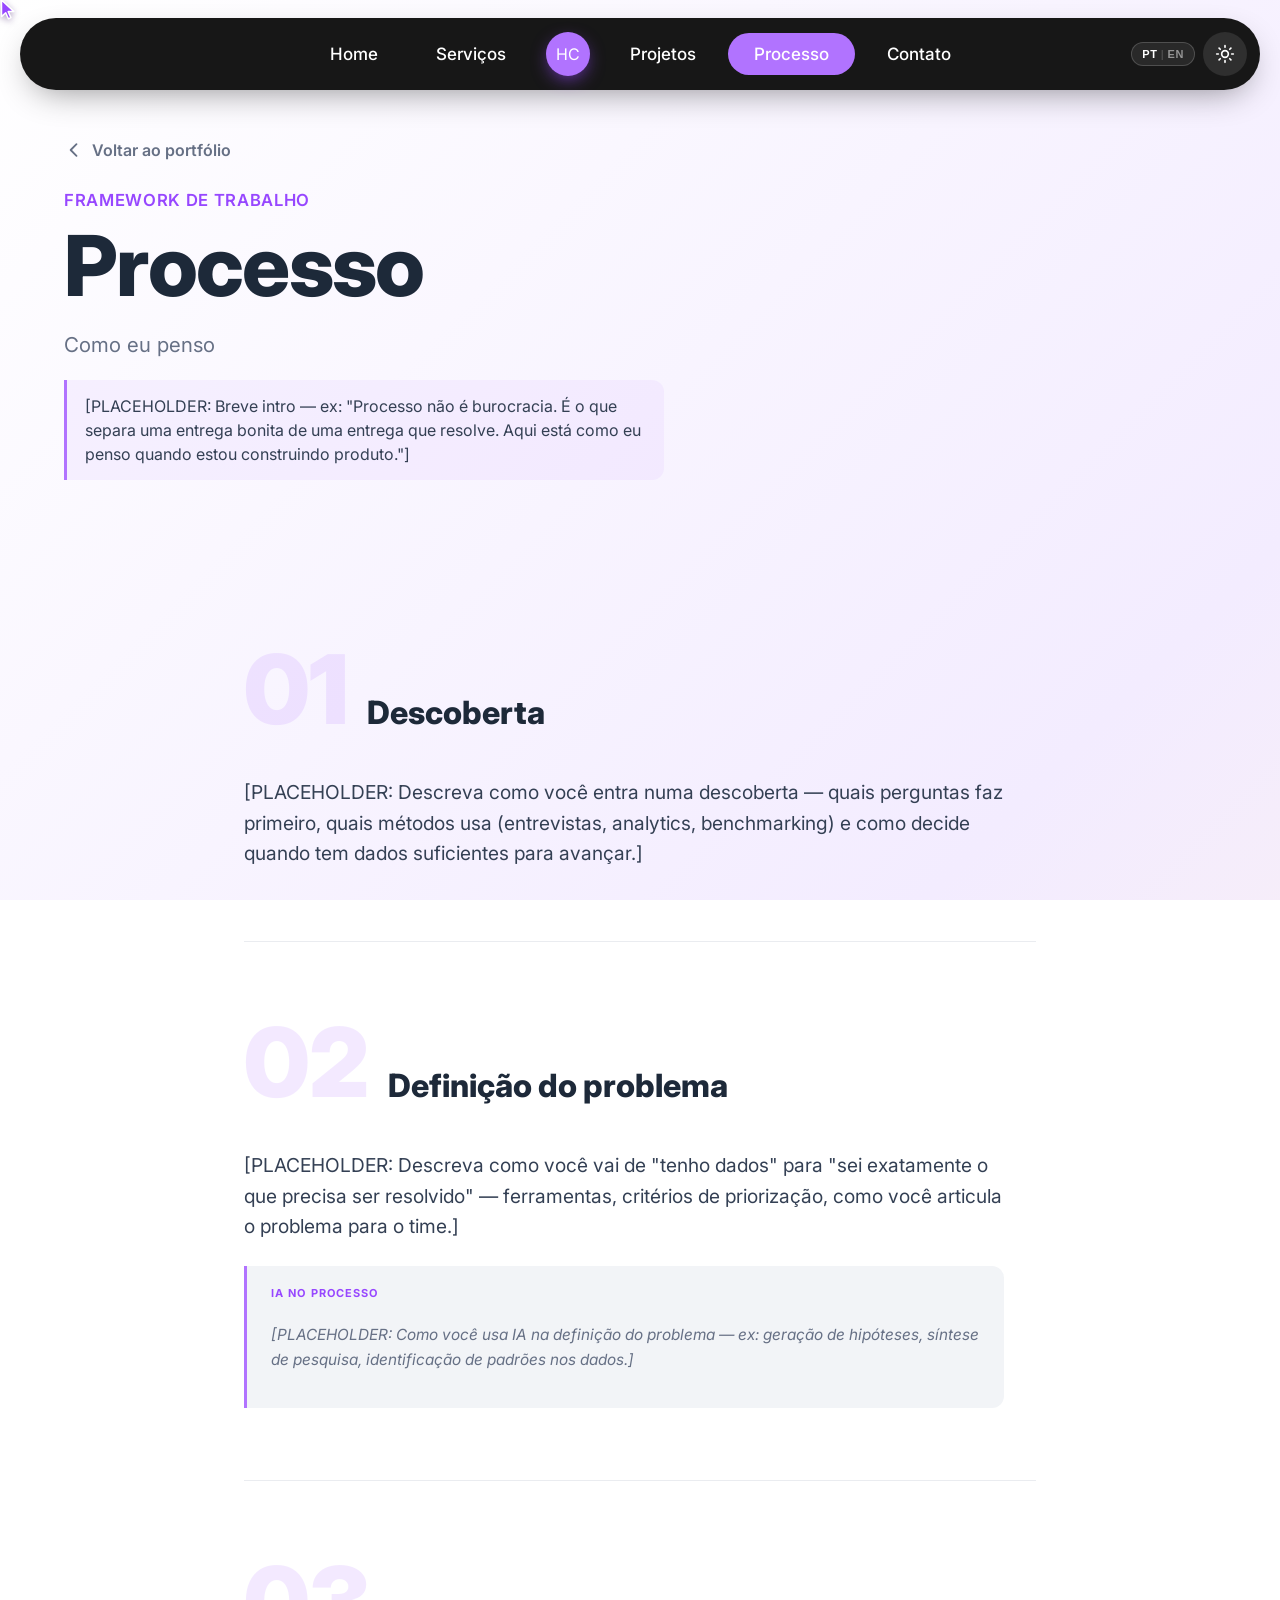
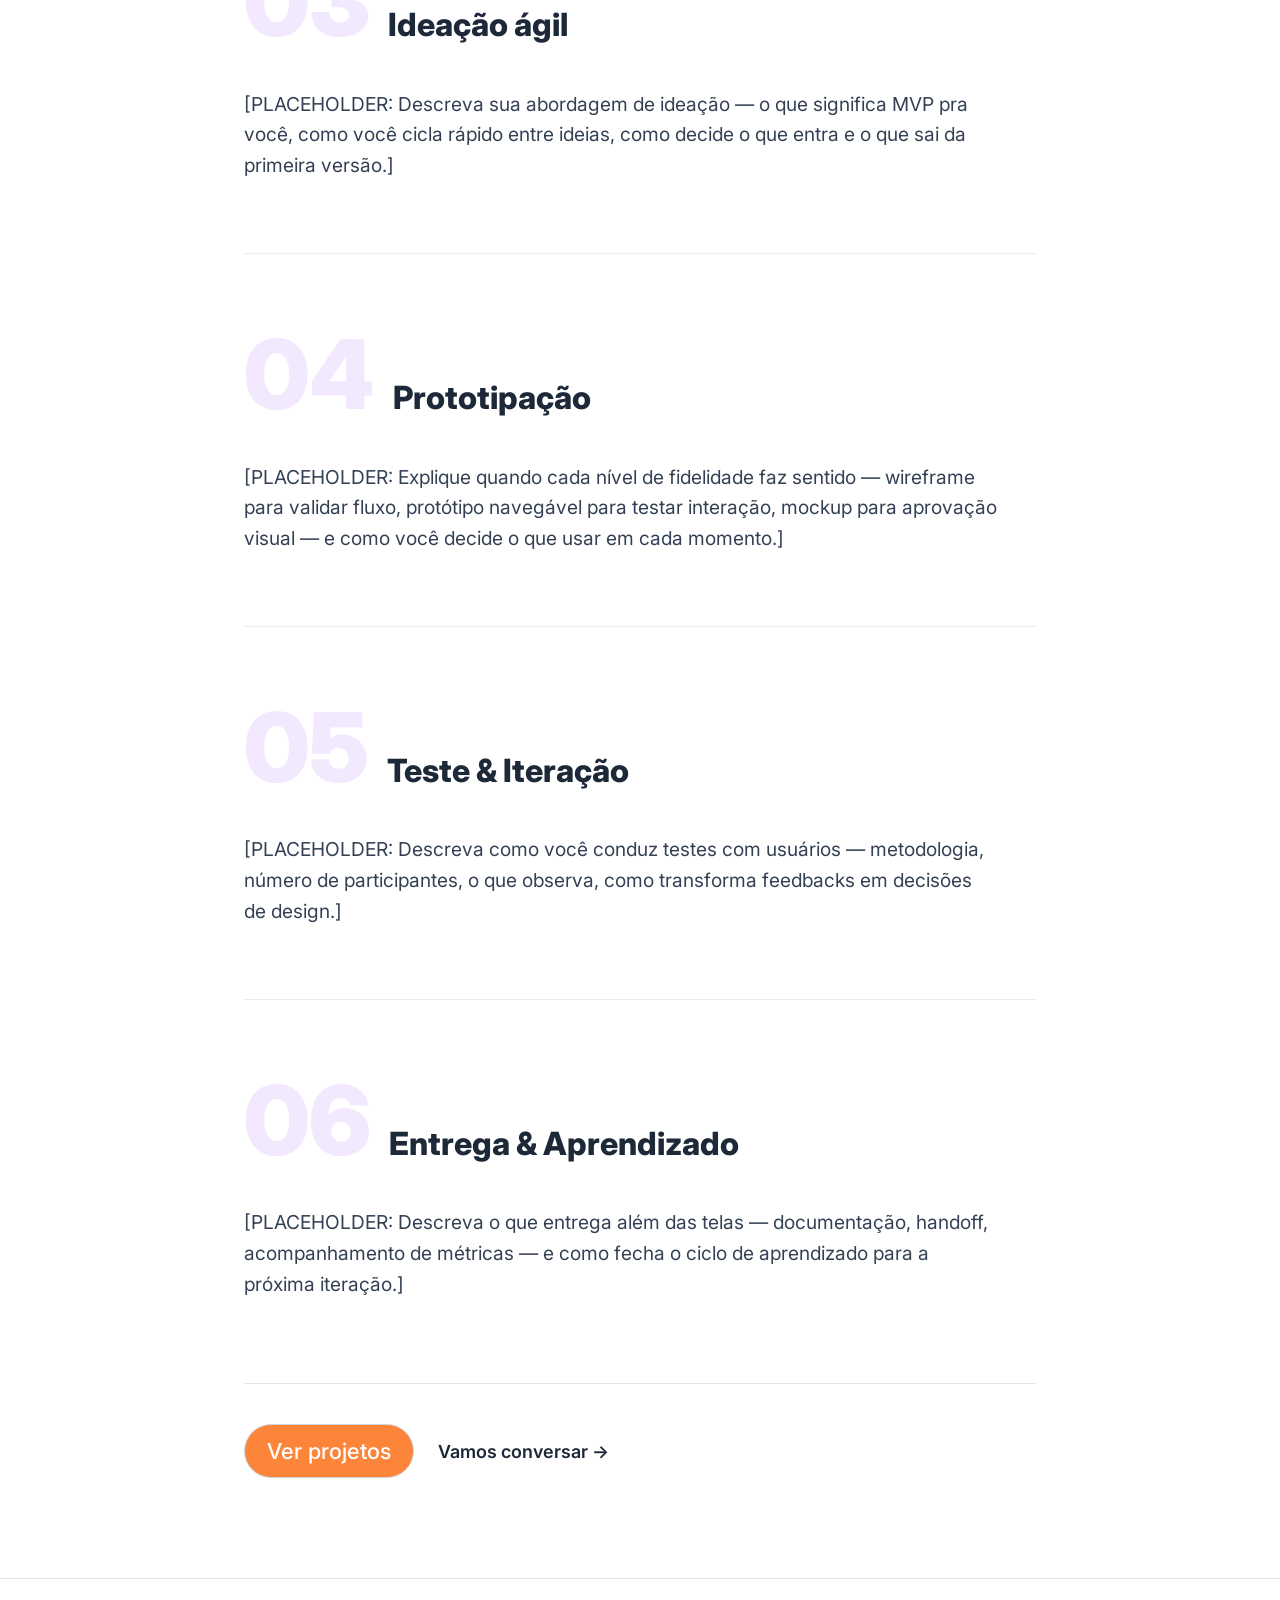
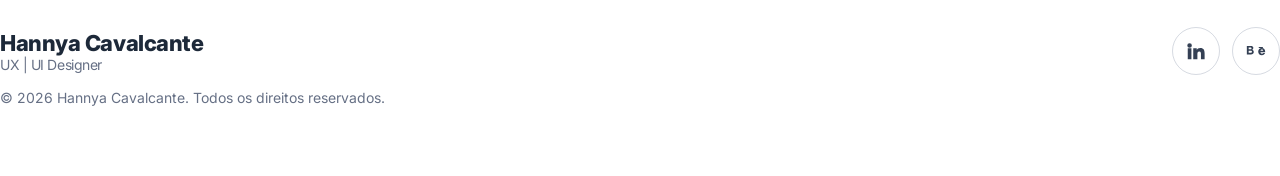
==== processo.html @ 82f937b5 "feat: add Processo page with nav link and i18n - processo.html: 6-step process page (skeleton with s" ====
<!DOCTYPE html>
<html lang="pt-BR">
<head>
<meta charset="UTF-8" />
<meta name="viewport" content="width=device-width, initial-scale=1.0" />
<title>Processo — Hannya Cavalcante</title>
<meta name="description" content="Como Hannya Cavalcante pensa e trabalha — framework de produto de ponta a ponta." />
<link rel="preconnect" href="https://fonts.googleapis.com" />
<link rel="preconnect" href="https://fonts.gstatic.com" crossorigin />
<link href="https://fonts.googleapis.com/css2?family=Inter:wght@400;500;600;700;800;900&display=swap" rel="stylesheet" />
<link rel="icon" type="image/svg+xml" href="assets/favicon.svg" />
<link rel="stylesheet" href="styles.css" />
</head>
<body>

<!-- ============ NAV ============ -->
<nav class="nav" id="nav">
  <a class="nav__brand-mobile" href="index.html" aria-label="Início">HC</a>
  <div class="nav__links" id="navLinks">
    <a class="nav__link" href="index.html#home" data-link>Home</a>
    <a class="nav__link" href="index.html#servicos" data-link data-i18n="nav.services">Serviços</a>
    <a class="nav__logo" href="index.html#home" aria-label="Hannya Cavalcante">HC</a>
    <a class="nav__link" href="index.html#projetos" data-link data-i18n="nav.projects">Projetos</a>
    <a class="nav__link is-active" href="processo.html" data-i18n="nav.process">Processo</a>
    <a class="nav__link" href="index.html#contato" data-link data-i18n="nav.contact">Contato</a>
  </div>
  <button class="theme-toggle" id="themeToggle" aria-label="Alternar tema" data-cursor>
    <svg class="icon-sun" viewBox="0 0 24 24" fill="none" stroke="currentColor" stroke-width="2" stroke-linecap="round"><circle cx="12" cy="12" r="4"/><path d="M12 2v2M12 20v2M4.9 4.9l1.4 1.4M17.7 17.7l1.4 1.4M2 12h2M20 12h2M4.9 19.1l1.4-1.4M17.7 6.3l1.4-1.4"/></svg>
    <svg class="icon-moon" viewBox="0 0 24 24" fill="currentColor" style="display:none"><path d="M21 12.8A9 9 0 1 1 11.2 3a7 7 0 0 0 9.8 9.8z"/></svg>
  </button>
  <button class="lang-toggle" id="langToggle" aria-label="Switch to English" data-cursor>
    <span class="lang-pt is-active">PT</span>
    <span class="lang-sep">|</span>
    <span class="lang-en">EN</span>
  </button>
  <button class="nav__burger" id="burger" aria-label="Menu">
    <svg viewBox="0 0 24 24" fill="none" stroke="currentColor" stroke-width="2" stroke-linecap="round"><path d="M4 7h16M4 12h16M4 17h16"/></svg>
  </button>
</nav>

<main class="pd">

  <!-- HERO -->
  <header class="pd-hero container">
    <a class="pd-back" href="index.html" data-cursor data-cursor-label="Voltar">
      <svg viewBox="0 0 24 24" fill="none" stroke="currentColor" stroke-width="2.2" stroke-linecap="round" stroke-linejoin="round"><path d="M15 5 8 12l7 7"/></svg>
      <span data-i18n="proc.back">Voltar ao portfólio</span>
    </a>
    <p class="pd-hero__cat" data-i18n="proc.badge">Framework de trabalho</p>
    <h1 class="pd-hero__title" data-i18n="proc.title">Processo</h1>
    <p class="pd-hero__desc" data-i18n="proc.subtitle">Como eu penso</p>
    <!-- PLACEHOLDER: 2–3 frases apresentando sua filosofia de trabalho — o que te diferencia, o que nunca abre mão, o tom geral da página -->
    <p class="pd-hero__context">
      [PLACEHOLDER: Breve intro — ex: "Processo não é burocracia. É o que separa uma entrega bonita de uma entrega que resolve. Aqui está como eu penso quando estou construindo produto."]
    </p>
  </header>

  <!-- ETAPAS -->
  <div class="pd-body container">

    <!-- 01 — Descoberta -->
    <section class="proc-step reveal">
      <div class="proc-step__head">
        <span class="proc-step__num">01</span>
        <h2 class="proc-step__title" data-i18n="proc.step1-title">Descoberta</h2>
      </div>
      <div class="proc-step__body">
        <!-- PLACEHOLDER: Como você conduz a fase de descoberta.
             Sugestão de pontos: métodos de pesquisa que usa (entrevistas, desk research, analytics),
             como você valida que está investigando o problema certo, fontes de dados que confia. -->
        <p class="pd-block__text">
          [PLACEHOLDER: Descreva como você entra numa descoberta — quais perguntas faz primeiro, quais métodos usa (entrevistas, analytics, benchmarking) e como decide quando tem dados suficientes para avançar.]
        </p>
        <!-- Se houver uso de IA nesta etapa, descomente o bloco abaixo e preencha:
        <div class="proc-ai">
          <span class="proc-ai__label" data-i18n="proc.ai-label">IA no processo</span>
          <p class="proc-ai__text">[PLACEHOLDER: Como você usa IA na descoberta — ex: síntese de entrevistas, clustering de insights, etc.]</p>
        </div>
        -->
      </div>
    </section>

    <!-- 02 — Definição do problema -->
    <section class="proc-step reveal">
      <div class="proc-step__head">
        <span class="proc-step__num">02</span>
        <h2 class="proc-step__title" data-i18n="proc.step2-title">Definição do problema</h2>
      </div>
      <div class="proc-step__body">
        <!-- PLACEHOLDER: Como você transforma dados de descoberta num problema bem definido.
             Sugestão: frameworks que usa (HMW, POV, Jobs-to-be-Done), como prioriza,
             critérios para saber que o problema está bem recortado. -->
        <p class="pd-block__text">
          [PLACEHOLDER: Descreva como você vai de "tenho dados" para "sei exatamente o que precisa ser resolvido" — ferramentas, critérios de priorização, como você articula o problema para o time.]
        </p>
        <!-- Etapa confirmada com uso de IA — preencha abaixo: -->
        <div class="proc-ai">
          <span class="proc-ai__label" data-i18n="proc.ai-label">IA no processo</span>
          <p class="proc-ai__text">
            [PLACEHOLDER: Como você usa IA na definição do problema — ex: geração de hipóteses, síntese de pesquisa, identificação de padrões nos dados.]
          </p>
        </div>
      </div>
    </section>

    <!-- 03 — Ideação ágil -->
    <section class="proc-step reveal">
      <div class="proc-step__head">
        <span class="proc-step__num">03</span>
        <h2 class="proc-step__title" data-i18n="proc.step3-title">Ideação ágil</h2>
      </div>
      <div class="proc-step__body">
        <!-- PLACEHOLDER: Como você ideaciona — solo ou em equipe, ciclos curtos, MVP thinking.
             Sugestão: como você decide o que é MVP vs. nice-to-have, como corta escopo sem
             perder o núcleo da solução, como lida com a tensão entre agilidade e qualidade. -->
        <p class="pd-block__text">
          [PLACEHOLDER: Descreva sua abordagem de ideação — o que significa MVP pra você, como você cicla rápido entre ideias, como decide o que entra e o que sai da primeira versão.]
        </p>
        <!-- Se houver uso de IA nesta etapa, descomente:
        <div class="proc-ai">
          <span class="proc-ai__label" data-i18n="proc.ai-label">IA no processo</span>
          <p class="proc-ai__text">[PLACEHOLDER: Como você usa IA na ideação.]</p>
        </div>
        -->
      </div>
    </section>

    <!-- 04 — Prototipação -->
    <section class="proc-step reveal">
      <div class="proc-step__head">
        <span class="proc-step__num">04</span>
        <h2 class="proc-step__title" data-i18n="proc.step4-title">Prototipação</h2>
      </div>
      <div class="proc-step__body">
        <!-- PLACEHOLDER: Seu critério para escolher o tipo de protótipo certo.
             Sugestão: quando você faz wireframe vs. protótipo navegável vs. mockup visual,
             como você calibra fidelidade com o objetivo do teste, ferramentas preferidas. -->
        <p class="pd-block__text">
          [PLACEHOLDER: Explique quando cada nível de fidelidade faz sentido — wireframe para validar fluxo, protótipo navegável para testar interação, mockup para aprovação visual — e como você decide o que usar em cada momento.]
        </p>
        <!-- Se houver uso de IA nesta etapa, descomente:
        <div class="proc-ai">
          <span class="proc-ai__label" data-i18n="proc.ai-label">IA no processo</span>
          <p class="proc-ai__text">[PLACEHOLDER: Como você usa IA na prototipação.]</p>
        </div>
        -->
      </div>
    </section>

    <!-- 05 — Teste & Iteração -->
    <section class="proc-step reveal">
      <div class="proc-step__head">
        <span class="proc-step__num">05</span>
        <h2 class="proc-step__title" data-i18n="proc.step5-title">Teste & Iteração</h2>
      </div>
      <div class="proc-step__body">
        <!-- PLACEHOLDER: Como você testa com usuários reais.
             Sugestão: métodos de teste preferidos (moderado, não-moderado, A/B),
             como você define o que é "passou no teste", quantas rodadas faz antes de
             decidir que está pronto para entregar. -->
        <p class="pd-block__text">
          [PLACEHOLDER: Descreva como você conduz testes com usuários — metodologia, número de participantes, o que observa, como transforma feedbacks em decisões de design.]
        </p>
        <!-- Se houver uso de IA nesta etapa, descomente:
        <div class="proc-ai">
          <span class="proc-ai__label" data-i18n="proc.ai-label">IA no processo</span>
          <p class="proc-ai__text">[PLACEHOLDER: Como você usa IA em teste e iteração.]</p>
        </div>
        -->
      </div>
    </section>

    <!-- 06 — Entrega & Aprendizado -->
    <section class="proc-step reveal">
      <div class="proc-step__head">
        <span class="proc-step__num">06</span>
        <h2 class="proc-step__title" data-i18n="proc.step6-title">Entrega & Aprendizado</h2>
      </div>
      <div class="proc-step__body">
        <!-- PLACEHOLDER: O que acontece depois da entrega.
             Sugestão: como você faz handoff para dev, o que documenta,
             como você acompanha métricas pós-lançamento e transforma isso em aprendizado
             para o próximo ciclo. -->
        <p class="pd-block__text">
          [PLACEHOLDER: Descreva o que entrega além das telas — documentação, handoff, acompanhamento de métricas — e como fecha o ciclo de aprendizado para a próxima iteração.]
        </p>
        <!-- Se houver uso de IA nesta etapa, descomente:
        <div class="proc-ai">
          <span class="proc-ai__label" data-i18n="proc.ai-label">IA no processo</span>
          <p class="proc-ai__text">[PLACEHOLDER: Como você usa IA na entrega e documentação.]</p>
        </div>
        -->
      </div>
    </section>

    <!-- CTA -->
    <div class="pd-cta reveal">
      <a class="btn-pill" href="index.html#projetos" data-cursor data-cursor-label="Projetos" data-i18n="proc.cta">
        Ver projetos
        <svg viewBox="0 0 24 24" fill="none" stroke="currentColor" stroke-width="2.4" stroke-linecap="round" stroke-linejoin="round"><path d="M7 17 17 7M9 7h8v8"/></svg>
      </a>
      <a class="pd-cta__contact" href="index.html#contato" data-cursor data-i18n="pd.contact">Vamos conversar →</a>
    </div>

  </div>

</main>

<!-- ============ FOOTER ============ -->
<footer class="footer container">
  <div class="footer__inner">
    <div class="footer__brand">Hannya Cavalcante<small>UX | UI Designer</small></div>
    <div class="footer__socials">
      <a class="social" href="https://www.linkedin.com/in/hannyacavalcante/" target="_blank" rel="noopener" aria-label="LinkedIn" data-cursor>
        <svg viewBox="0 0 24 24" fill="currentColor"><path d="M4.98 3.5A2.5 2.5 0 1 1 5 8.5a2.5 2.5 0 0 1 0-5zM3 9h4v12H3V9zm6 0h3.8v1.7h.05c.53-1 1.83-2.05 3.77-2.05 4.03 0 4.78 2.65 4.78 6.1V21h-4v-5.4c0-1.3 0-2.95-1.8-2.95-1.8 0-2.08 1.4-2.08 2.85V21H9V9z"/></svg>
      </a>
      <a class="social" href="https://www.behance.net/hannyacavalcante" target="_blank" rel="noopener" aria-label="Behance" data-cursor>
        <svg viewBox="0 0 24 24" fill="currentColor"><path d="M8.2 10.3c.6-.3.9-.9.9-1.6 0-1.5-1.1-2.2-2.9-2.2H2v9.4h4.4c1.9 0 3.2-.9 3.2-2.7 0-1.1-.5-1.9-1.4-2.3zM4 8.2h1.9c.7 0 1.2.3 1.2 1s-.4 1-1.2 1H4v-2zm2.1 5.6H4v-2.2h2.2c.9 0 1.4.4 1.4 1.1 0 .8-.6 1.1-1.5 1.1zM22 12.6c0-2.2-1.3-4-3.7-4-2.3 0-3.9 1.7-3.9 4 0 2.4 1.5 4 4 4 1.9 0 3.1-.9 3.5-2.3h-2c-.2.5-.7.7-1.4.7-1 0-1.6-.6-1.7-1.6H22v-.8zm-5.1-.9c.1-.9.7-1.4 1.5-1.4.9 0 1.4.5 1.4 1.4h-2.9zM15 7.5h4.5v1.1H15V7.5z"/></svg>
      </a>
    </div>
  </div>
  <p class="footer__copy">© <span id="year"></span> Hannya Cavalcante. <span data-i18n="footer.copy">Todos os direitos reservados.</span></p>
</footer>

<!-- custom cursor -->
<div class="fcursor" id="fcursor" aria-hidden="true">
  <svg viewBox="0 0 24 24" width="24" height="24">
    <path d="M4.5 2 L4.5 18.6 L8.7 14.7 L11.4 20.8 L13.9 19.6 L11.2 13.6 L16.8 13.4 Z"
          stroke="#ffffff" stroke-width="1.5" stroke-linejoin="round"/>
  </svg>
  <span class="fcursor__label" id="fcursorLabel">Hannya</span>
</div>

<script src="i18n.js"></script>
<script src="processo.js"></script>

</body>
</html>
---- styles.css ----
/* ============================================================
   Portfólio — Hannya Cavalcante
   Design tokens reconstruídos do Figma
   ============================================================ */
:root {
  /* Brand */
  --primary: #B173FF;          /* roxo claro de destaque */
  --primary-strong: #9747FF;   /* roxo ícones */
  --primary-deep: #7F56D9;
  --project-purple: #8C4DDC;
  --accent-orange: #FB6514;    /* marquee / detalhes */
  --accent-orange-soft: #FEB273;
  --accent-orange-mid: #FD853A;

  /* Surfaces */
  --bg: #FFFFFF;
  --page-grad-a: #F3ECFF;       /* lilás muito suave */
  --page-grad-b: #FFF1E8;       /* pêssego muito suave */
  --services-bg: #280357;      /* roxo escuro seção serviços */
  --card-dark: #3C3C3C;
  --surface-soft: #F2F4F7;     /* cinza claro seção impacto */
  --nav-bg: #171717;

  /* Text */
  --text-900: #1D2939;
  --text-800: #344054;
  --text-600: #667085;
  --text-400: #98A2B3;
  --on-dark: #FCFCFD;

  /* Type */
  --font-display: 'Inter', system-ui, sans-serif;
  --font-body: 'Inter', system-ui, sans-serif;
  --font-ui: 'Inter', system-ui, sans-serif;

  /* Shape */
  --radius-section: 50px;
  --radius-card: 20px;
  --maxw: 1298px;
  --pad-x: clamp(20px, 5vw, 71px);

  --shadow-soft: 0 18px 50px -18px rgba(40, 3, 87, 0.28);
  --ease: cubic-bezier(0.22, 1, 0.36, 1);
}

/* ---- Dark mode ---- */
[data-theme="dark"] {
  --bg: #120026;
  --page-grad-a: #1E0A3C;
  --page-grad-b: #2A0B22;
  --surface-soft: #1C0A33;
  --services-bg: #0E0020;
  --text-900: #F4EEFF;
  --text-800: #E6DCFA;
  --text-600: #B9AAD6;
  --text-400: #8C7DB0;
  --nav-bg: #0B0014;
  --card-dark: #241338;
}

* { box-sizing: border-box; }

html { scroll-behavior: smooth; overflow-x: hidden; }

body {
  margin: 0;
  font-family: var(--font-body);
  background: linear-gradient(135deg, var(--bg) 0%, var(--page-grad-a) 38%, var(--page-grad-b) 70%, var(--bg) 100%);
  background-size: 220% 220%;
  background-attachment: fixed;
  animation: pageGrad 24s ease-in-out infinite;
  color: var(--text-900);
  overflow-x: hidden;
  -webkit-font-smoothing: antialiased;
  transition: color 0.5s var(--ease);
}
@keyframes pageGrad {
  0%, 100% { background-position: 0% 0%; }
  50% { background-position: 100% 100%; }
}
@media (prefers-reduced-motion: reduce) {
  body { animation: none; }
}

img { display: block; max-width: 100%; }

a { color: inherit; text-decoration: none; }

.container {
  width: 100%;
  max-width: var(--maxw);
  margin-inline: auto;
  padding-inline: var(--pad-x);
}

/* ============================================================
   NAV
   ============================================================ */
.nav {
  position: fixed;
  top: 18px;
  left: 50%;
  transform: translateX(-50%);
  width: min(1298px, calc(100% - 40px));
  height: 72px;
  background: var(--nav-bg);
  border: 1.5px solid transparent;
  border-radius: 50px;
  display: flex;
  align-items: center;
  justify-content: space-between;
  padding: 0 12px;
  z-index: 100;
  backdrop-filter: blur(15px);
  box-shadow: 0 12px 34px -12px rgba(0, 0, 0, 0.45);
  transition: transform 0.4s var(--ease), background 0.5s var(--ease);
}
.nav__links {
  display: flex;
  align-items: center;
  gap: 6px;
  flex: 1;
  justify-content: center;
}
.nav__links--right { justify-content: flex-end; }
.nav__link {
  font-family: var(--font-ui);
  font-weight: 500;
  font-size: 17px;
  color: #fff;
  padding: 11px 26px;
  border-radius: 40px;
  transition: background 0.25s var(--ease), color 0.25s var(--ease);
  white-space: nowrap;
}
.nav__link:hover { background: rgba(255, 255, 255, 0.12); }
.nav__link.is-active { background: var(--primary); color: #fff; }

.nav__logo {
  width: 44px;
  height: 44px;
  border-radius: 50%;
  background: var(--primary);
  display: grid;
  place-items: center;
  font-family: var(--font-display);
  font-size: 16px;
  color: #fff;
  flex-shrink: 0;
  margin: 0 8px;
  box-shadow: 0 6px 18px -4px rgba(151, 71, 255, 0.7);
}

.theme-toggle {
  position: absolute;
  right: 12px;
  top: 50%;
  transform: translateY(-50%);
  width: 44px;
  height: 44px;
  border-radius: 50%;
  border: none;
  background: rgba(255, 255, 255, 0.1);
  color: #fff;
  cursor: pointer;
  display: grid;
  place-items: center;
  flex-shrink: 0;
  transition: background 0.25s var(--ease), transform 0.4s var(--ease);
}
.theme-toggle:hover { background: rgba(255, 255, 255, 0.22); transform: translateY(-50%) rotate(20deg); }
.theme-toggle svg { width: 20px; height: 20px; }

.lang-toggle {
  position: absolute;
  right: 64px;
  top: 50%;
  transform: translateY(-50%);
  display: flex;
  align-items: center;
  gap: 3px;
  background: rgba(255, 255, 255, 0.08);
  border: 1.5px solid rgba(255, 255, 255, 0.18);
  border-radius: 20px;
  padding: 5px 10px;
  cursor: pointer;
  font-size: 11px;
  font-weight: 700;
  letter-spacing: 0.06em;
  color: rgba(255, 255, 255, 0.5);
  transition: background 0.25s var(--ease), border-color 0.25s var(--ease);
  flex-shrink: 0;
  white-space: nowrap;
}
.lang-toggle:hover { background: rgba(255, 255, 255, 0.16); border-color: var(--primary); }
.lang-toggle .lang-pt,
.lang-toggle .lang-en { transition: color 0.2s; }
.lang-toggle .lang-pt.is-active,
.lang-toggle .lang-en.is-active { color: #fff; }
.lang-toggle .lang-sep { opacity: 0.3; }

.nav__burger { display: none; }

[data-theme="dark"] .nav {
  border-color: var(--primary);
  box-shadow: 0 12px 34px -12px rgba(151, 71, 255, 0.45);
}

/* ============================================================
   SECTION SCAFFOLD
   ============================================================ */
section { position: relative; }

.section-pad { padding-block: clamp(64px, 9vw, 116px); }

.eyebrow-line { display: flex; align-items: baseline; gap: clamp(24px, 5vw, 64px); }

/* ============================================================
   HERO
   ============================================================ */
.hero {
  padding-top: 150px;
  padding-bottom: 0;
  text-align: center;
  position: relative;
}
.hero__badge {
  display: inline-flex;
  align-items: center;
  gap: 6px;
  font-family: var(--font-ui);
  font-weight: 500;
  font-size: 18px;
  color: var(--text-900);
  background: rgba(177, 115, 255, 0.08);
  border: 1.3px solid var(--nav-bg);
  border-radius: 40px;
  padding: 9px 24px;
  position: relative;
  animation: badgeFloat 4s ease-in-out infinite;
}
.hero__badge::after {
  content: none;
}
.hero__title {
  font-family: var(--font-display);
  font-weight: 800;
  font-size: clamp(46px, 8.5vw, 96px);
  line-height: 1.02;
  letter-spacing: -0.03em;
  color: var(--text-900);
  margin: 22px auto 0;
  max-width: 14ch;
}
.hero__title .br-accent { color: var(--primary); }

.hero__stage {
  position: relative;
  margin-top: 28px;
  display: grid;
  grid-template-columns: 1fr auto 1fr;
  align-items: end;
  gap: 24px;
}

.hero__aside {
  max-width: 330px;
  text-align: left;
  align-self: center;
  padding-bottom: 0;
}
.hero__aside--right { text-align: right; justify-self: end; align-self: center; }
.hero__quote-mark {
  font-family: var(--font-display);
  font-size: 52px;
  color: var(--text-800);
  line-height: 0.6;
}
.hero__quote {
  font-family: var(--font-ui);
  font-weight: 500;
  font-size: 18px;
  line-height: 1.35;
  color: var(--text-800);
  margin-top: 18px;
}
.hero__stars { display: flex; gap: 2px; justify-content: flex-end; color: var(--accent-orange); }
.hero__stars svg { width: 30px; height: 30px; animation: twinkle 2.6s ease-in-out infinite; }
.hero__stars svg:nth-child(2) { animation-delay: 0.3s; }
.hero__stars svg:nth-child(3) { animation-delay: 0.6s; }
.hero__stars svg:nth-child(4) { animation-delay: 0.9s; }
.hero__stars svg:nth-child(5) { animation-delay: 1.2s; }
.hero__years {
  font-family: var(--font-ui);
  font-weight: 800;
  font-size: 44px;
  letter-spacing: -0.015em;
  color: var(--text-900);
  margin-top: 14px;
}
.hero__years-sub { font-family: var(--font-ui); font-size: 18px; color: var(--text-600); }

.hero__photo-wrap {
  position: relative;
  width: clamp(360px, 54vw, 720px);
  align-self: end;
  justify-self: center;
  margin-bottom: 0;
}
.hero__blob {
  position: absolute;
  top: 22%;
  bottom: 0;
  left: 50%;
  transform: translateX(-50%);
  width: 74%;
  background: var(--primary);
  border-radius: 48% 48% 44% 44% / 56% 56% 44% 44%;
  z-index: 0;
  transform-origin: bottom center;
  animation: blobMorph 9s ease-in-out infinite;
}
.hero__photo {
  position: relative;
  z-index: 1;
  width: 100%;
  filter: drop-shadow(0 24px 40px rgba(40, 3, 87, 0.25));
}
@keyframes blobMorph {
  0%, 100% { border-radius: 48% 48% 44% 44% / 56% 56% 44% 44%; transform: translateX(-50%) scale(1); }
  33% { border-radius: 52% 44% 50% 46% / 52% 60% 40% 48%; transform: translateX(-50%) scale(1.03); }
  66% { border-radius: 44% 52% 42% 50% / 60% 50% 50% 40%; transform: translateX(-50%) scale(0.99); }
}
@keyframes badgeFloat {
  0%, 100% { transform: translateY(0) rotate(-2deg); }
  50% { transform: translateY(-6px) rotate(2deg); }
}
@keyframes twinkle {
  0%, 100% { opacity: 1; transform: scale(1); }
  50% { opacity: 0.55; transform: scale(0.82); }
}
.hero__cta-mobile { display: none; }

.hero__cta {
  position: absolute;
  bottom: 36px;
  left: 50%;
  transform: translateX(-50%);
  z-index: 2;
  display: flex;
  align-items: center;
  gap: 10px;
  background: rgba(255, 255, 255, 0.12);
  backdrop-filter: blur(8px);
  border-radius: 50px;
  padding: 10px;
}
.btn-pill {
  display: inline-flex;
  align-items: center;
  gap: 12px;
  background: var(--accent-orange-mid);
  color: #fff;
  border-radius: 60px;
  padding: 13px 22px;
  font-family: var(--font-ui);
  font-weight: 500;
  font-size: 22px;
  border: 0.5px solid #D0D5DD;
  transition: transform 0.3s var(--ease), box-shadow 0.3s var(--ease);
}
.btn-pill svg { width: 26px; height: 26px; }
.btn-pill:hover { transform: translateY(-3px); box-shadow: 0 14px 28px -10px rgba(253, 133, 58, 0.7); }
.hero__cta-ghost {
  font-family: var(--font-ui);
  font-weight: 300;
  font-size: 22px;
  color: #fff;
  padding: 8px 22px;
}

/* ============================================================
   SERVIÇOS
   ============================================================ */
.services {
  background: var(--services-bg);
  border-radius: var(--radius-section);
  color: #fff;
  margin-top: 0;
  overflow: hidden;
}
.services__head {
  display: grid;
  grid-template-columns: minmax(260px, 0.9fr) 1.3fr;
  gap: clamp(40px, 8vw, 200px);
  align-items: center;
}
.services__title {
  font-family: var(--font-display);
  font-weight: 800;
  font-size: clamp(34px, 4.5vw, 48px);
  letter-spacing: -0.025em;
  color: var(--on-dark);
}
.services__desc {
  font-family: var(--font-body);
  font-weight: 500;
  font-size: clamp(16px, 1.4vw, 20px);
  line-height: 1.4;
  color: #fff;
}
.services__grid {
  margin-top: clamp(48px, 6vw, 90px);
  display: grid;
  grid-template-columns: repeat(3, 1fr);
  gap: 26px;
}
.service-card {
  position: relative;
  height: 508px;
  border-radius: 37px;
  background: rgba(104, 104, 104, 0.2);
  backdrop-filter: blur(15px);
  border: 1px solid rgba(255, 255, 255, 0.08);
  overflow: hidden;
  display: flex;
  flex-direction: column;
  transition: transform 0.45s var(--ease);
}
.service-card:hover { transform: translateY(-10px); }
.service-card__title {
  font-family: var(--font-ui);
  font-weight: 500;
  font-size: 32px;
  letter-spacing: -0.015em;
  color: #fff;
  padding: 44px 37px 0;
}
.service-card__rule { height: 2px; background: rgba(249, 250, 251, 0.3); margin: 22px 0 0; }
.service-card__media {
  margin: 26px 18px 18px;
  border-radius: 26px;
  background: rgba(255, 255, 255, 0.06);
  flex: 1;
  overflow: hidden;
  position: relative;
}
.service-card__media img { width: 100%; height: 100%; object-fit: cover; }
.service-card__media--banner { display: grid; place-items: center; padding: 28px; }
.service-card__media--banner img.service-card__banner {
  width: 100%;
  height: auto;
  max-width: 78%;
  max-height: 70%;
  object-fit: contain;
  filter: drop-shadow(0 8px 22px rgba(0,0,0,0.22));
  transition: transform 0.5s var(--ease);
}
.service-card__media--banner img.service-card__banner--cover {
  max-width: 100%;
  max-height: 100%;
  width: 100%;
  height: 100%;
  object-fit: cover;
  border-radius: 18px;
  filter: none;
}
.service-card:hover .service-card__banner { transform: scale(1.05); }
.service-card__media--soft {
  background:
    radial-gradient(120% 80% at 30% 0%, rgba(177,115,255,0.30), transparent 60%),
    repeating-linear-gradient(180deg, rgba(255,255,255,0.05) 0 2px, transparent 2px 40px),
    rgba(255,255,255,0.04);
}
.service-card__arrow {
  position: absolute;
  right: 18px;
  bottom: 18px;
  width: 92px;
  height: 92px;
  border-radius: 57px;
  background: #151515;
  display: grid;
  place-items: center;
  color: #fff;
  transition: transform 0.35s var(--ease), background 0.35s var(--ease);
}
.service-card__arrow svg { width: 46px; height: 46px; }
.service-card:hover .service-card__arrow { background: var(--primary); transform: rotate(45deg); }

.dots { display: flex; gap: 11px; justify-content: center; margin-top: 40px; }
.dot {
  width: 30px;
  height: 11px;
  border-radius: 20px;
  background: rgba(255, 255, 255, 0.3);
  border: none;
  cursor: pointer;
  transition: width 0.35s var(--ease), background 0.35s var(--ease);
}
.dot.is-active { width: 44px; background: var(--primary); }

/* ============================================================
   EXPERIÊNCIA
   ============================================================ */
.exp { text-align: center; }
.exp__title {
  font-family: var(--font-display);
  font-weight: 800;
  font-size: clamp(34px, 5vw, 64px);
  letter-spacing: -0.025em;
  color: var(--text-800);
  margin: 0 auto clamp(48px, 6vw, 80px);
  max-width: 16ch;
}
.timeline {
  display: grid;
  grid-template-columns: 1fr 48px 1fr;
  gap: clamp(28px, 5vw, 80px);
  text-align: left;
  align-items: stretch;
}
.timeline__col { display: flex; flex-direction: column; }
.timeline__roles { gap: clamp(48px, 7vw, 102px); }
.timeline__focus { gap: clamp(28px, 4vw, 48px); }
.role-title {
  font-family: var(--font-body);
  font-weight: 700;
  font-size: clamp(26px, 3vw, 40px);
  line-height: 1.0;
  letter-spacing: -0.015em;
  color: var(--text-800);
}
.focus-text {
  font-family: var(--font-body);
  font-weight: 500;
  font-size: clamp(16px, 1.4vw, 20px);
  line-height: 1.25;
  color: var(--text-400);
}
.timeline__rail {
  position: relative;
  display: flex;
  flex-direction: column;
  justify-content: space-between;
  align-items: center;
}
.timeline__rail::before {
  content: "";
  position: absolute;
  top: 24px;
  bottom: 24px;
  left: 50%;
  transform: translateX(-50%);
  border-left: 3px dashed var(--text-800);
}
.rail-node {
  width: 48px;
  height: 48px;
  border-radius: 50%;
  background: var(--bg);
  border: 2px dashed var(--text-900);
  display: grid;
  place-items: center;
  position: relative;
  z-index: 1;
}
.rail-node span { width: 36px; height: 36px; border-radius: 50%; background: var(--primary); }
.rail-node.is-dark span { background: var(--text-900); }

/* ============================================================
   IMPACTO
   ============================================================ */
.impact {
  background: var(--surface-soft);
  border-radius: var(--radius-section);
  overflow: hidden;
}
.impact__inner {
  display: grid;
  grid-template-columns: 0.9fr 1.1fr;
  gap: clamp(40px, 6vw, 70px);
  align-items: center;
}
.impact__photo { width: 100%; max-width: 563px; }
.impact__photo img { width: 100%; }
.impact__title {
  font-family: var(--font-body);
  font-weight: 700;
  font-size: clamp(34px, 4.4vw, 61px);
  line-height: 1.0;
  letter-spacing: -0.015em;
  color: var(--text-800);
}
.impact__text {
  font-family: var(--font-body);
  font-size: clamp(16px, 1.4vw, 20px);
  line-height: 1.3;
  color: var(--text-400);
  margin-top: 24px;
  max-width: 666px;
}
.impact__stats { display: flex; gap: 16px; flex-wrap: nowrap; margin-top: 36px; }
.stat { flex: 1; min-width: 0; }
.stat__num {
  font-family: var(--font-body);
  font-weight: 500;
  font-size: clamp(28px, 2.6vw, 36px);
  letter-spacing: -0.015em;
  color: var(--text-900);
}
.stat__label { font-family: var(--font-body); font-size: 20px; color: var(--text-600); margin-top: 8px; }
.btn-outline {
  display: inline-block;
  margin-top: 40px;
  border: 1px solid var(--text-900);
  border-radius: 32px;
  padding: 26px 56px;
  font-family: var(--font-ui);
  font-weight: 700;
  font-size: 24px;
  color: var(--text-900);
  background: transparent;
  cursor: pointer;
  transition: background 0.3s var(--ease), color 0.3s var(--ease), transform 0.3s var(--ease);
}
.btn-outline:hover { background: var(--text-900); color: var(--bg); transform: translateY(-3px); }

/* ============================================================
   PORTFÓLIO
   ============================================================ */
.portfolio { text-align: center; }
.portfolio__title {
  font-family: var(--font-body);
  font-weight: 700;
  font-size: clamp(34px, 5vw, 64px);
  letter-spacing: -0.015em;
  color: var(--text-800);
  margin-bottom: clamp(36px, 5vw, 56px);
}
.carousel { position: relative; }
.carousel__track {
  display: flex;
  gap: 28px;
  overflow-x: auto;
  scroll-snap-type: x mandatory;
  scroll-behavior: smooth;
  padding-bottom: 8px;
  -ms-overflow-style: none;
  scrollbar-width: none;
}
.carousel__track::-webkit-scrollbar { display: none; }

.project {
  position: relative;
  flex: 0 0 calc(50% - 14px);
  scroll-snap-align: start;
  aspect-ratio: 633 / 371;
  border-radius: var(--radius-card);
  overflow: hidden;
  text-align: left;
  cursor: pointer;
  background: var(--project-purple);
  display: flex;
  flex-direction: column;
  justify-content: space-between;
  padding: 20px;
  isolation: isolate;
}
.project__bg {
  position: absolute;
  inset: 0;
  z-index: -2;
  background-size: cover;
  background-position: center;
}
.project__scrim {
  position: absolute;
  inset: 0;
  z-index: -1;
  background: linear-gradient(rgba(0,0,0,0) 40%, rgba(0,0,0,0.55) 100%);
}
.project--light { background: var(--bg); border: 1px solid #E4E7EC; }
.project--light .project__name { color: var(--project-purple); }
.project--light .project__desc { color: var(--text-600); }
.project--light .project__arrow { background: transparent; border: 1px solid var(--project-purple); color: var(--project-purple); }
.project__top { display: flex; justify-content: flex-end; }
.project__arrow {
  width: 56px;
  height: 56px;
  border-radius: 50%;
  background: rgba(255,255,255,0.18);
  backdrop-filter: blur(6px);
  display: grid;
  place-items: center;
  color: #fff;
  transition: transform 0.35s var(--ease), background 0.35s var(--ease);
}
.project__arrow svg { width: 24px; height: 24px; }
.project:hover .project__arrow { transform: rotate(45deg) scale(1.05); }
.project--light:hover .project__arrow { background: var(--project-purple); color: #fff; }
.project__name {
  font-family: var(--font-body);
  font-weight: 700;
  font-size: clamp(34px, 4.4vw, 64px);
  line-height: 0.95;
  letter-spacing: -0.015em;
  color: #FFFAF5;
  max-width: 12ch;
  transition: opacity 0.35s var(--ease);
}
.project:hover .project__name { opacity: 0; }

/* Cards "Em breve" */
.project--soon { cursor: default; }
.project--soon .project__bg { filter: grayscale(0.35) brightness(0.78); }
.project--soon::after {
  content: "";
  position: absolute;
  inset: 0;
  z-index: 0;
  backdrop-filter: blur(2px);
  background: rgba(20, 0, 40, 0.28);
}
.project--soon > * { position: relative; z-index: 1; }
.project--soon .project__name { color: #FFFAF5; opacity: 1 !important; }
.project__cat {
  font-family: var(--font-ui);
  font-weight: 600;
  font-size: clamp(13px, 1.1vw, 15px);
  letter-spacing: 0.04em;
  text-transform: uppercase;
  color: rgba(255,255,255,0.8);
  margin: 0 0 8px;
}
.project__soon-badge {
  display: inline-flex;
  align-items: center;
  gap: 7px;
  font-family: var(--font-ui);
  font-weight: 600;
  font-size: 14px;
  color: #fff;
  background: rgba(255,255,255,0.16);
  border: 1px solid rgba(255,255,255,0.32);
  border-radius: 40px;
  padding: 9px 16px;
  backdrop-filter: blur(6px);
}
.project__soon-badge::before {
  content: "";
  width: 8px; height: 8px;
  border-radius: 50%;
  background: var(--accent-orange);
  box-shadow: 0 0 0 0 var(--accent-orange);
  animation: soonPulse 2s ease-in-out infinite;
}
@keyframes soonPulse {
  0%, 100% { box-shadow: 0 0 0 0 rgba(251,101,20,0.6); }
  50% { box-shadow: 0 0 0 6px rgba(251,101,20,0); }
}
.project__logo {
  width: clamp(110px, 16vw, 180px);
  height: auto;
  filter: drop-shadow(0 6px 16px rgba(0,0,0,0.2));
  transition: opacity 0.35s var(--ease);
}
.project:hover .project__logo { opacity: 0; }
.project--has-logo > div:last-child {
  position: absolute;
  inset: 0;
  display: flex;
  align-items: center;
  justify-content: center;
}
.project--has-logo .project__logo {
  width: clamp(200px, 28vw, 340px);
}
.project__desc {
  position: absolute;
  inset: 0;
  z-index: 3;
  display: flex;
  align-items: center;
  font-family: var(--font-body);
  font-weight: 500;
  font-size: clamp(15px, 1.25vw, 18px);
  line-height: 1.45;
  color: #fff;
  padding: clamp(24px, 3.5vw, 44px);
  background: linear-gradient(rgba(0,0,0,0.25), rgba(0,0,0,0.82));
  opacity: 0;
  pointer-events: none;
  transition: opacity 0.45s var(--ease);
  text-wrap: pretty;
}
.project:hover .project__desc { opacity: 1; }
.project--light .project__desc { color: #fff; }

.carousel__nav {
  display: flex;
  gap: 14px;
  justify-content: center;
  align-items: center;
  margin-top: 30px;
}
.carousel__btn {
  width: 52px;
  height: 52px;
  border-radius: 50%;
  border: 1px solid #D0D5DD;
  background: var(--bg);
  color: var(--text-800);
  cursor: pointer;
  display: grid;
  place-items: center;
  transition: background 0.25s var(--ease), color 0.25s var(--ease), transform 0.25s var(--ease);
}
.carousel__btn:hover { background: var(--primary); color: #fff; border-color: var(--primary); transform: scale(1.06); }
.carousel__btn svg { width: 22px; height: 22px; }

/* ---- Project Grid (2 per row) ---- */
.proj-grid {
  display: grid;
  grid-template-columns: repeat(2, 1fr);
  gap: 28px;
}
.proj-grid .project {
  flex: none;
  width: 100%;
  scroll-snap-align: none;
}

.chips { display: flex; flex-wrap: wrap; gap: 14px; justify-content: center; margin-top: 44px; }
.chip {
  font-family: var(--font-body);
  font-size: 16px;
  color: var(--text-600);
  background: var(--surface-soft);
  border: 1px solid #E4E7EC;
  border-radius: 40px;
  padding: 14px 26px;
}

/* ============================================================
   MARQUEE
   ============================================================ */
.marquee {
  background: var(--accent-orange);
  border-radius: 24px 0 24px 0;
  overflow: hidden;
  transform: rotate(-1.6deg) scale(1.04);
  margin: clamp(60px, 8vw, 90px) 0;
  padding: 18px 0;
}
.marquee__track {
  display: flex;
  gap: 15px;
  align-items: center;
  width: max-content;
  animation: marquee 26s linear infinite;
}
.marquee__item {
  font-family: var(--font-body);
  font-size: 48px;
  letter-spacing: -0.015em;
  color: #000;
  white-space: nowrap;
}
.marquee__star { width: 34px; height: 34px; color: var(--primary-strong); flex-shrink: 0; }
@keyframes marquee { to { transform: translateX(-50%); } }
.marquee:hover .marquee__track { animation-play-state: paused; }

/* ============================================================
   CONTATO
   ============================================================ */
.contact { text-align: center; }
.contact__title {
  font-family: var(--font-body);
  font-weight: 700;
  font-size: clamp(32px, 4.6vw, 64px);
  line-height: 1.0;
  letter-spacing: -0.015em;
  color: var(--text-800);
  max-width: 16ch;
  margin: 0 auto 40px;
}
.contact__form {
  display: flex;
  align-items: center;
  gap: 12px;
  width: min(832px, 100%);
  margin: 0 auto;
  background: var(--bg);
  border: 1px solid #E4E7EC;
  border-radius: 50px;
  padding: 14px;
  transition: box-shadow 0.3s var(--ease);
}
.contact__form:focus-within { box-shadow: 0 0 0 4px rgba(177, 115, 255, 0.18); }
.contact__icon {
  width: 58px;
  height: 58px;
  border-radius: 50px;
  background: #FFEAD5;
  display: grid;
  place-items: center;
  color: var(--primary);
  flex-shrink: 0;
}
.contact__icon svg { width: 30px; height: 30px; }
.contact__input {
  flex: 1;
  border: none;
  background: transparent;
  font-family: var(--font-ui);
  font-weight: 500;
  font-size: 19px;
  color: var(--text-900);
  outline: none;
  min-width: 0;
}
.contact__input::placeholder { color: var(--text-400); }
.btn-send {
  background: var(--primary);
  color: #fff;
  border: none;
  border-radius: 40px;
  padding: 16px 34px;
  font-family: var(--font-ui);
  font-weight: 600;
  font-size: 19px;
  cursor: pointer;
  flex-shrink: 0;
  transition: background 0.25s var(--ease), transform 0.25s var(--ease);
}
.btn-send:hover { background: var(--primary-strong); transform: translateY(-2px); }
.contact__badge {
  display: inline-flex;
  align-items: center;
  gap: 8px;
  margin-top: 22px;
  font-family: var(--font-body);
  font-size: 16px;
  color: var(--text-600);
}
.contact__badge svg { width: 22px; height: 22px; color: var(--primary-strong); }

/* ============================================================
   FOOTER
   ============================================================ */
.footer {
  margin-top: clamp(60px, 8vw, 100px);
  padding: 48px 0 56px;
  border-top: 1px solid color-mix(in srgb, var(--text-400) 30%, transparent);
}
.footer__inner {
  display: flex;
  align-items: center;
  justify-content: space-between;
  flex-wrap: wrap;
  gap: 24px;
}
.footer__brand { font-family: var(--font-display); font-weight: 800; font-size: 22px; color: var(--text-900); letter-spacing: -0.02em; }
.footer__brand small { display: block; font-family: var(--font-body); font-size: 14px; color: var(--text-600); font-weight: 400; }
.footer__socials { display: flex; gap: 12px; }
.social {
  width: 48px;
  height: 48px;
  border-radius: 50%;
  border: 1px solid color-mix(in srgb, var(--text-400) 40%, transparent);
  display: grid;
  place-items: center;
  color: var(--text-800);
  transition: background 0.25s var(--ease), color 0.25s var(--ease), transform 0.25s var(--ease);
}
.social:hover { background: var(--primary); color: #fff; border-color: var(--primary); transform: translateY(-3px); }
.social svg { width: 22px; height: 22px; }
.footer__copy { font-family: var(--font-body); font-size: 14px; color: var(--text-600); }

/* ============================================================
   CUSTOM CURSOR
   ============================================================ */
html.has-fcursor,
html.has-fcursor * { cursor: none !important; }

.fcursor {
  position: fixed;
  top: 0; left: 0;
  z-index: 9999;
  pointer-events: none;
  transform: translate(-3px, -2px);
  will-change: transform;
  transition: opacity 0.2s var(--ease);
}
.fcursor svg { display: block; filter: drop-shadow(0 2px 3px rgba(40,3,87,0.35)); transition: transform 0.12s var(--ease); }
.fcursor svg path { fill: var(--primary-strong); transition: fill 0.16s var(--ease); }
.fcursor__label {
  position: absolute;
  top: 22px;
  left: 14px;
  font-family: var(--font-ui);
  font-weight: 600;
  font-size: 12px;
  line-height: 1;
  color: #fff;
  background: var(--primary-strong);
  padding: 5px 9px;
  border-radius: 4px 12px 12px 12px;
  white-space: nowrap;
  opacity: 0;
  transform: translateY(-4px) scale(0.9);
  transform-origin: top left;
  transition: opacity 0.18s var(--ease), transform 0.18s var(--ease);
  box-shadow: 0 4px 12px -3px rgba(40,3,87,0.4);
}
.fcursor.is-active .fcursor__label { opacity: 1; transform: translateY(0) scale(1); }
.fcursor.is-active svg { transform: scale(1.18); }
.fcursor.is-active svg path { fill: var(--accent-orange) !important; }
.fcursor.is-active .fcursor__label { background: var(--accent-orange); }
.fcursor.is-hidden { opacity: 0; }


/* ============================================================
   ENTRANCE ANIMATIONS
   ============================================================ */
.reveal { opacity: 0; transform: translateY(34px); transition: opacity 0.8s var(--ease), transform 0.8s var(--ease); }
.reveal.in-view { opacity: 1; transform: none; }
.reveal[data-delay="1"] { transition-delay: 0.08s; }
.reveal[data-delay="2"] { transition-delay: 0.16s; }
.reveal[data-delay="3"] { transition-delay: 0.24s; }

/* Reveal direcionais & variações */
.reveal--left { transform: translateX(-46px); }
.reveal--right { transform: translateX(46px); }
.reveal--zoom { transform: scale(0.9); }
.reveal--blur { filter: blur(12px); transition: opacity 0.9s var(--ease), transform 0.9s var(--ease), filter 0.9s var(--ease); }
.reveal--left.in-view, .reveal--right.in-view, .reveal--zoom.in-view { transform: none; }
.reveal--blur.in-view { filter: blur(0); }

/* Barra de progresso de scroll */
.scroll-progress {
  position: fixed;
  top: 0; left: 0;
  height: 3px;
  width: 100%;
  transform: scaleX(0);
  transform-origin: 0 50%;
  background: linear-gradient(90deg, var(--primary), var(--accent-orange));
  z-index: 200;
}

/* Título do hero com gradiente animado na linha de destaque */
.hero__title .br-accent {
  background: linear-gradient(90deg, var(--primary), var(--accent-orange), var(--primary-strong), var(--primary));
  background-size: 280% 100%;
  -webkit-background-clip: text;
  background-clip: text;
  color: transparent;
  animation: hueShift 7s ease-in-out infinite;
}
@keyframes hueShift { 0%,100% { background-position: 0% 50%; } 50% { background-position: 100% 50%; } }

/* Sublinhado animado nos títulos de seção que entram */
.exp__title.in-view, .portfolio__title.in-view, .contact__title.in-view { position: relative; }

/* Tilt 3D nos cards de serviço */
.services__grid { perspective: 1200px; }
.service-card { transform-style: preserve-3d; will-change: transform; }
.service-card__title, .service-card__media { transform: translateZ(40px); }

/* Zoom nas imagens de projeto */
.project__bg { transition: transform 0.6s var(--ease); }
.project:hover .project__bg { transform: scale(1.08); }

/* Botões magnéticos */
.btn-pill, .btn-outline, .btn-send { will-change: transform; }

/* Chips com leve flutuação ao entrar */
.chip { transition: transform 0.25s var(--ease), background 0.25s var(--ease), color 0.25s var(--ease), border-color 0.25s var(--ease); }
.chip:hover { transform: translateY(-4px); background: var(--primary); color: #fff; border-color: var(--primary); }

/* Pulso nos nós da timeline quando ativos */
.rail-node.in-view span { animation: nodePulse 2.4s ease-in-out infinite; }
@keyframes nodePulse {
  0%, 100% { box-shadow: 0 0 0 0 rgba(151,71,255,0.45); }
  50% { box-shadow: 0 0 0 10px rgba(151,71,255,0); }
}

/* Orbes flutuantes de fundo no contato */
.contact { overflow: hidden; }
.contact::before, .contact::after {
  content: "";
  position: absolute;
  border-radius: 50%;
  filter: blur(60px);
  opacity: 0.5;
  z-index: -1;
  pointer-events: none;
}
.contact::before {
  width: 320px; height: 320px;
  background: radial-gradient(circle, var(--primary), transparent 70%);
  top: -40px; left: -60px;
  animation: orbDrift 14s ease-in-out infinite;
}
.contact::after {
  width: 260px; height: 260px;
  background: radial-gradient(circle, var(--accent-orange), transparent 70%);
  bottom: -40px; right: -40px;
  animation: orbDrift 18s ease-in-out infinite reverse;
}
@keyframes orbDrift {
  0%, 100% { transform: translate(0, 0) scale(1); }
  33% { transform: translate(40px, 30px) scale(1.1); }
  66% { transform: translate(-30px, 20px) scale(0.95); }
}

@media (prefers-reduced-motion: reduce) {
  .reveal { opacity: 1; transform: none; transition: none; }
}

/* ============================================================
   PÁGINA DE DETALHE DO PROJETO
   ============================================================ */
.nav__brand-mobile {
  display: none;
  font-family: var(--font-display);
  font-weight: 800;
  font-size: 18px;
  color: #fff;
  width: 44px; height: 44px;
  border-radius: 50%;
  background: var(--primary);
  place-items: center;
  margin-left: 4px;
}

.pd { padding-top: 140px; }
.pd__loading, .pd__error { text-align: center; padding: 80px 0; color: var(--text-600); }
.pd__error h1 { font-size: clamp(28px, 4vw, 44px); color: var(--text-900); margin-bottom: 12px; }
.pd__error .btn-pill { margin-top: 24px; }

.pd-back {
  display: inline-flex;
  align-items: center;
  gap: 8px;
  font-family: var(--font-ui);
  font-weight: 600;
  font-size: 16px;
  color: var(--text-600);
  margin-bottom: 30px;
  transition: color 0.25s var(--ease), gap 0.25s var(--ease);
}
.pd-back:hover { color: var(--primary-strong); gap: 12px; }
.pd-back svg { width: 20px; height: 20px; }

.pd-hero__cat {
  font-family: var(--font-ui);
  font-weight: 600;
  font-size: clamp(14px, 1.3vw, 17px);
  letter-spacing: 0.04em;
  text-transform: uppercase;
  color: var(--primary-strong);
  margin: 0 0 14px;
}
.pd-hero__title {
  font-family: var(--font-body);
  font-weight: 800;
  font-size: clamp(40px, 7vw, 84px);
  line-height: 1.0;
  letter-spacing: -0.02em;
  color: var(--text-900);
  margin: 0;
  max-width: 16ch;
}
.pd-hero__desc {
  font-family: var(--font-body);
  font-size: clamp(17px, 1.6vw, 22px);
  line-height: 1.45;
  color: var(--text-600);
  max-width: 60ch;
  margin: 22px 0 0;
  text-wrap: pretty;
}
.pd-hero__context {
  font-family: var(--font-body);
  font-size: clamp(14px, 1.3vw, 16px);
  line-height: 1.5;
  color: var(--text-800);
  max-width: 60ch;
  margin: 20px 0 0;
  padding: 14px 18px;
  border-left: 3px solid var(--primary);
  background: color-mix(in srgb, var(--primary) 8%, transparent);
  border-radius: 0 12px 12px 0;
  text-wrap: pretty;
}

.pd-meta {
  display: flex;
  flex-wrap: wrap;
  gap: clamp(24px, 4vw, 56px);
  margin-top: 36px;
  padding-top: 30px;
  border-top: 1px solid color-mix(in srgb, var(--text-400) 30%, transparent);
}
.pd-meta__item { display: flex; flex-direction: column; gap: 6px; }
.pd-meta__k { font-family: var(--font-ui); font-size: 13px; letter-spacing: 0.04em; text-transform: uppercase; color: var(--text-400); }
.pd-meta__v { font-family: var(--font-body); font-weight: 600; font-size: 17px; color: var(--text-900); }

.pd-cover { margin-top: clamp(40px, 5vw, 64px); }
.pd-cover__inner {
  width: 100%;
  aspect-ratio: 16 / 8;
  border-radius: var(--radius-section);
  background-size: cover;
  background-position: center;
  display: grid;
  place-items: center;
  overflow: hidden;
  box-shadow: var(--shadow-soft);
}
.pd-cover__mark {
  font-family: var(--font-body);
  font-weight: 800;
  font-size: clamp(40px, 8vw, 96px);
  letter-spacing: -0.02em;
  color: rgba(255,255,255,0.92);
}
.pd-cover__logo { width: clamp(180px, 30vw, 360px); height: auto; filter: drop-shadow(0 8px 24px rgba(0,0,0,0.25)); }

/* banner simples (capa baixa só com logo) */
.pd-cover--banner .pd-cover__inner { aspect-ratio: auto; height: clamp(180px, 26vw, 300px); box-shadow: none; }
.pd-cover--banner .pd-cover__logo { width: clamp(150px, 24vw, 280px); }

/* equipe */
.pd-team { display: grid; grid-template-columns: repeat(3, 1fr); gap: 18px; }
.pd-teammate {
  display: flex;
  flex-direction: column;
  gap: 6px;
  padding: 22px 24px;
  border-radius: var(--radius-card);
  background: color-mix(in srgb, var(--primary) 7%, transparent);
  border: 1px solid color-mix(in srgb, var(--primary) 20%, transparent);
}
.pd-teammate__name { display: inline-flex; align-items: center; gap: 8px; font-family: var(--font-body); font-weight: 700; font-size: 20px; color: var(--text-900); }
.pd-teammate__role { font-family: var(--font-body); font-size: 15px; line-height: 1.4; color: var(--text-600); }
.pd-teammate--link { text-decoration: none; transition: transform 0.25s var(--ease), border-color 0.25s var(--ease), background 0.25s var(--ease); }
.pd-teammate--link:hover { transform: translateY(-4px); border-color: var(--primary); background: color-mix(in srgb, var(--primary) 12%, transparent); }
.pd-teammate__li { width: 17px; height: 17px; color: var(--primary-strong); opacity: 0; transform: translateX(-4px); transition: opacity 0.25s var(--ease), transform 0.25s var(--ease); }
.pd-teammate--link:hover .pd-teammate__li { opacity: 1; transform: translateX(0); }

.pd-body { margin-top: clamp(56px, 7vw, 92px); max-width: 920px; }
.pd-block { margin-bottom: clamp(44px, 6vw, 72px); }
.pd-block__title {
  font-family: var(--font-body);
  font-weight: 800;
  font-size: clamp(26px, 3vw, 38px);
  letter-spacing: -0.015em;
  color: var(--text-900);
  margin: 0 0 18px;
}
.pd-block__text {
  font-family: var(--font-body);
  font-size: clamp(17px, 1.5vw, 21px);
  line-height: 1.6;
  color: var(--text-800);
  margin: 0;
  text-wrap: pretty;
}

.pd-results { display: grid; grid-template-columns: repeat(3, 1fr); gap: 20px; }
.pd-result {
  background: color-mix(in srgb, var(--primary) 8%, transparent);
  border: 1px solid color-mix(in srgb, var(--primary) 22%, transparent);
  border-radius: var(--radius-card);
  padding: 28px 24px;
  transition: transform 0.3s var(--ease);
}
.pd-result:hover { transform: translateY(-6px); }
.pd-result__num {
  font-family: var(--font-body);
  font-weight: 800;
  font-size: clamp(28px, 3.2vw, 40px);
  letter-spacing: -0.02em;
  color: var(--primary-strong);
}
.pd-result__label { font-family: var(--font-body); font-size: 16px; line-height: 1.35; color: var(--text-600); margin-top: 8px; }

.pd-gallery { display: grid; grid-template-columns: 1fr; gap: 22px; }
.pd-shot { margin: 0; border-radius: var(--radius-card); overflow: hidden; box-shadow: var(--shadow-soft); }
.pd-shot img { width: 100%; display: block; }

.pd-cta {
  display: flex;
  align-items: center;
  gap: 24px;
  flex-wrap: wrap;
  margin-top: 12px;
  padding-top: 40px;
  border-top: 1px solid color-mix(in srgb, var(--text-400) 30%, transparent);
}
.pd-cta__contact { font-family: var(--font-ui); font-weight: 600; font-size: 18px; color: var(--text-900); transition: color 0.25s var(--ease); }
.pd-cta__contact:hover { color: var(--primary-strong); }
.btn-pill--ghost {
  background: transparent;
  color: var(--text-900);
  border: 1.5px solid var(--text-900);
}
.btn-pill--ghost:hover { background: var(--text-900); color: var(--bg); }
[data-theme="dark"] .btn-pill--ghost { border-color: var(--primary); color: var(--text-900); }

.pd-next {
  display: flex;
  align-items: center;
  gap: 18px;
  margin-top: clamp(56px, 8vw, 96px);
  padding: clamp(28px, 4vw, 44px);
  border-radius: var(--radius-section);
  background: var(--services-bg);
  color: #fff;
  transition: transform 0.35s var(--ease);
}
.pd-next:hover { transform: translateY(-4px); }
.pd-next:hover .pd-next__arrow { transform: translateX(6px); }
.pd-next__label { font-family: var(--font-ui); font-size: 15px; letter-spacing: 0.04em; text-transform: uppercase; color: rgba(255,255,255,0.6); }
.pd-next__name {
  flex: 1;
  font-family: var(--font-body);
  font-weight: 800;
  font-size: clamp(26px, 4vw, 48px);
  letter-spacing: -0.02em;
}
.pd-next__arrow {
  width: 60px; height: 60px;
  border-radius: 50%;
  background: var(--primary);
  display: grid;
  place-items: center;
  flex-shrink: 0;
  transition: transform 0.35s var(--ease);
}
.pd-next__arrow svg { width: 26px; height: 26px; }

/* ============================================================
   RESPONSIVE
   ============================================================ */

/* ---- Tablet (≤1024px) ---- */
@media (max-width: 1024px) {
  .hero__stage { grid-template-columns: 1fr; justify-items: center; }
  .hero__aside { text-align: center; padding-bottom: 0; order: 3; max-width: 480px; }
  .hero__aside--right { text-align: center; justify-self: center; }
  .hero__stars { justify-content: center; }
  .hero__photo-wrap { order: 2; }
  .services__head { grid-template-columns: 1fr; gap: 24px; }
  .services__grid { grid-template-columns: 1fr; max-width: 560px; margin-inline: auto; }
  .impact__inner { grid-template-columns: 1fr; }
  .impact__photo { max-width: 420px; margin-inline: auto; }
  .timeline {
    grid-template-columns: 48px 1fr;
    grid-template-rows: auto;
    gap: 16px 20px;
  }
  .timeline__roles {
    grid-column: 2;
    grid-row: 1;
    gap: 40px;
  }
  .timeline__rail {
    grid-column: 1;
    grid-row: 1 / 3;
    flex-direction: column;
    justify-content: space-between;
    align-self: stretch;
  }
  .timeline__focus {
    grid-column: 2;
    grid-row: 2;
    gap: 28px;
  }
  .timeline__col { margin-bottom: 0; }
  .project { flex: 0 0 100%; }
  .proj-grid { grid-template-columns: 1fr; }
  .pd-results { grid-template-columns: repeat(3, 1fr); }
}

/* ============================================================
   PROCESSO
   ============================================================ */
.proc-step {
  display: grid;
  grid-template-columns: 1fr;
  gap: 20px;
  padding: clamp(44px, 6vw, 72px) 0;
  border-bottom: 1px solid color-mix(in srgb, var(--text-400) 20%, transparent);
}
.proc-step:last-of-type { border-bottom: none; }

.proc-step__head {
  display: flex;
  align-items: baseline;
  gap: 18px;
}
.proc-step__num {
  font-family: var(--font-display);
  font-size: clamp(52px, 8vw, 96px);
  font-weight: 900;
  line-height: 1;
  color: var(--primary);
  opacity: 0.15;
  flex-shrink: 0;
  user-select: none;
}
.proc-step__title {
  font-family: var(--font-body);
  font-size: clamp(22px, 2.6vw, 32px);
  font-weight: 800;
  color: var(--text-900);
  line-height: 1.1;
}

.proc-step__body {
  display: flex;
  flex-direction: column;
  gap: 24px;
  max-width: 760px;
}

/* Callout de IA */
.proc-ai {
  background: var(--surface-soft);
  border-left: 3px solid var(--primary);
  border-radius: 0 12px 12px 0;
  padding: 20px 24px;
  display: flex;
  flex-direction: column;
  gap: 8px;
}
.proc-ai__label {
  font-family: var(--font-ui);
  font-size: 11px;
  font-weight: 700;
  letter-spacing: 0.1em;
  text-transform: uppercase;
  color: var(--primary-strong);
}
.proc-ai__text {
  font-family: var(--font-body);
  font-size: clamp(15px, 1.2vw, 17px);
  line-height: 1.6;
  color: var(--text-600);
  font-style: italic;
}

@media (max-width: 768px) {
  .proc-step__num { font-size: clamp(44px, 14vw, 68px); }
  .proc-step__title { font-size: clamp(20px, 6vw, 26px); }
}

/* ---- Mobile largo / tablet retrato (≤768px) ---- */
@media (max-width: 768px) {
  .nav { height: 62px; padding: 0 12px; gap: 8px; justify-content: flex-start; }
  .nav__brand-mobile { display: grid; }
  .nav__links { display: none; }
  .nav__links.is-open {
    display: flex;
    position: absolute;
    top: calc(100% + 10px);
    left: 0;
    right: 0;
    flex-direction: column;
    align-items: stretch;
    background: var(--nav-bg);
    border: 1.5px solid color-mix(in srgb, var(--primary) 50%, transparent);
    border-radius: 22px;
    padding: 12px;
    gap: 4px;
    box-shadow: 0 18px 40px -12px rgba(0,0,0,0.5);
  }
  .nav__links.is-open .nav__link { text-align: center; padding: 14px; font-size: 18px; }
  .nav__links .nav__logo { display: none; }
  .nav__burger {
    display: grid;
    place-items: center;
    width: 44px; height: 44px;
    border-radius: 50%;
    border: none;
    background: rgba(255,255,255,0.12);
    color: #fff;
    cursor: pointer;
  }
  .nav__burger svg { width: 22px; height: 22px; }
  /* Fix: theme-toggle e lang-toggle saem do position:absolute para o fluxo flex */
  .theme-toggle {
    position: static;
    transform: none;
    margin-left: auto;
    flex-shrink: 0;
  }
  .theme-toggle:hover { transform: rotate(20deg); }
  .lang-toggle {
    position: static;
    transform: none;
    flex-shrink: 0;
    font-size: 10px;
    padding: 4px 8px;
  }

  .section-pad { padding-block: clamp(48px, 11vw, 72px); }
  :root { --radius-section: 34px; }

  /* Fix 3D transforms: causam clipping e overflow no mobile */
  .services__grid { perspective: none; }
  .service-card { transform-style: flat; }
  .service-card__title, .service-card__media { transform: none; }

  /* Fix: hero aside--right precisa de order explícito */
  .hero__aside--right { order: 1; }
  .hero__photo-wrap { order: 2; }
  .hero__aside { order: 3; }

  .hero { padding-top: 104px; }
  .hero__title { font-size: clamp(38px, 11vw, 60px); }
  .hero__photo-wrap { width: clamp(280px, 80vw, 460px); }
  .hero__cta { padding: 8px; gap: 8px; }
  .btn-pill { font-size: 18px; padding: 11px 18px; }
  .hero__cta-ghost { font-size: 18px; padding: 8px 16px; }

  .services { margin-top: 24px; }
  .service-card { height: auto; min-height: 420px; }
  .service-card__media { min-height: 230px; }

  .impact__photo { max-width: 340px; }
  .btn-outline { padding: 20px 40px; font-size: 20px; width: 100%; text-align: center; }

  .contact__form { flex-wrap: wrap; border-radius: 26px; padding: 12px; }
  .contact__icon { width: 50px; height: 50px; }
  .contact__input { width: 100%; padding: 10px 12px; order: 2; }
  .btn-send { width: 100%; order: 3; }

  .marquee__item { font-size: 30px; }
  .marquee__star { width: 26px; height: 26px; }

  .impact__stats { flex-wrap: wrap; gap: 22px; }
  .stat { flex: 1 1 100%; min-width: 0; }

  .footer__inner { flex-direction: column; align-items: center; gap: 18px; }
  .footer__brand { text-align: center; }
  .footer__copy { text-align: center; width: 100%; margin-top: 8px; }

  /* página de detalhe */
  .pd { padding-top: 96px; }
  .pd-cover__inner { aspect-ratio: 4 / 3; }
  .pd-results { grid-template-columns: 1fr; }
  .pd-team { grid-template-columns: 1fr; }
  .pd-next { flex-wrap: wrap; gap: 12px; }
  .pd-next__name { flex: 1 1 100%; order: 2; }
  .pd-next__arrow { order: 3; }
  .fcursor { display: none !important; }
  html.has-fcursor, html.has-fcursor * { cursor: auto !important; }
}

/* ---- Celular (≤520px) ---- */
@media (max-width: 520px) {
  :root { --pad-x: 18px; }
  .hero { padding-top: 96px; }
  .hero__title { font-size: clamp(32px, 12vw, 46px); }
  .hero__badge { font-size: 16px; padding: 8px 20px; }
  .hero__quote { font-size: 16px; }
  .hero__years { font-size: 36px; }
  .hero__photo-wrap { width: 96vw; }
  .hero__blob { width: 82%; }
  .hero__photo { filter: drop-shadow(0 36px 56px rgba(40, 3, 87, 0.38)); }
  .hero__cta { display: none; }
  .hero__cta-mobile {
    display: flex;
    flex-direction: column;
    gap: 12px;
    width: 100%;
    max-width: 340px;
    margin: 20px auto 0;
  }
  .hero__cta-mobile .btn-pill { width: 100%; justify-content: center; }
  .hero__cta-ghost--mobile {
    display: flex;
    align-items: center;
    justify-content: center;
    font-family: var(--font-ui);
    font-weight: 300;
    font-size: 18px;
    color: var(--text-800);
    padding: 13px 26px;
    border: 1px solid var(--text-400);
    border-radius: 60px;
    text-align: center;
  }

  .services__title { font-size: clamp(28px, 8vw, 36px); }
  .service-card__title { font-size: 26px; padding: 32px 26px 0; }
  .service-card__arrow { width: 72px; height: 72px; }
  .service-card__arrow svg { width: 36px; height: 36px; }

  .exp__title, .portfolio__title { font-size: clamp(28px, 9vw, 40px); }
  .role-title { font-size: clamp(22px, 7vw, 30px); }

  .impact__title { font-size: clamp(28px, 9vw, 40px); }
  .project__name { font-size: clamp(28px, 9vw, 44px); }
  .project__desc { font-size: 14px; padding: 22px; }

  .marquee__item { font-size: 24px; }
  .marquee__star { width: 20px; height: 20px; }

  .contact__title { font-size: clamp(26px, 8.5vw, 40px); }

  .chips { gap: 10px; }
  .chip { font-size: 14px; padding: 11px 18px; }

  /* página de detalhe */
  .pd-hero__title { font-size: clamp(32px, 11vw, 52px); }
  .pd-hero__desc { font-size: 17px; }
  .pd-meta { gap: 20px 32px; }
  .pd-block__title { font-size: clamp(24px, 8vw, 32px); }
  .pd-block__text { font-size: 17px; }
  .pd-cta { flex-direction: column; align-items: stretch; gap: 16px; }
  .pd-cta .btn-pill { width: 100%; justify-content: center; }
  .pd-next { padding: 24px; }
  .pd-next__name { font-size: clamp(24px, 8vw, 34px); }
}
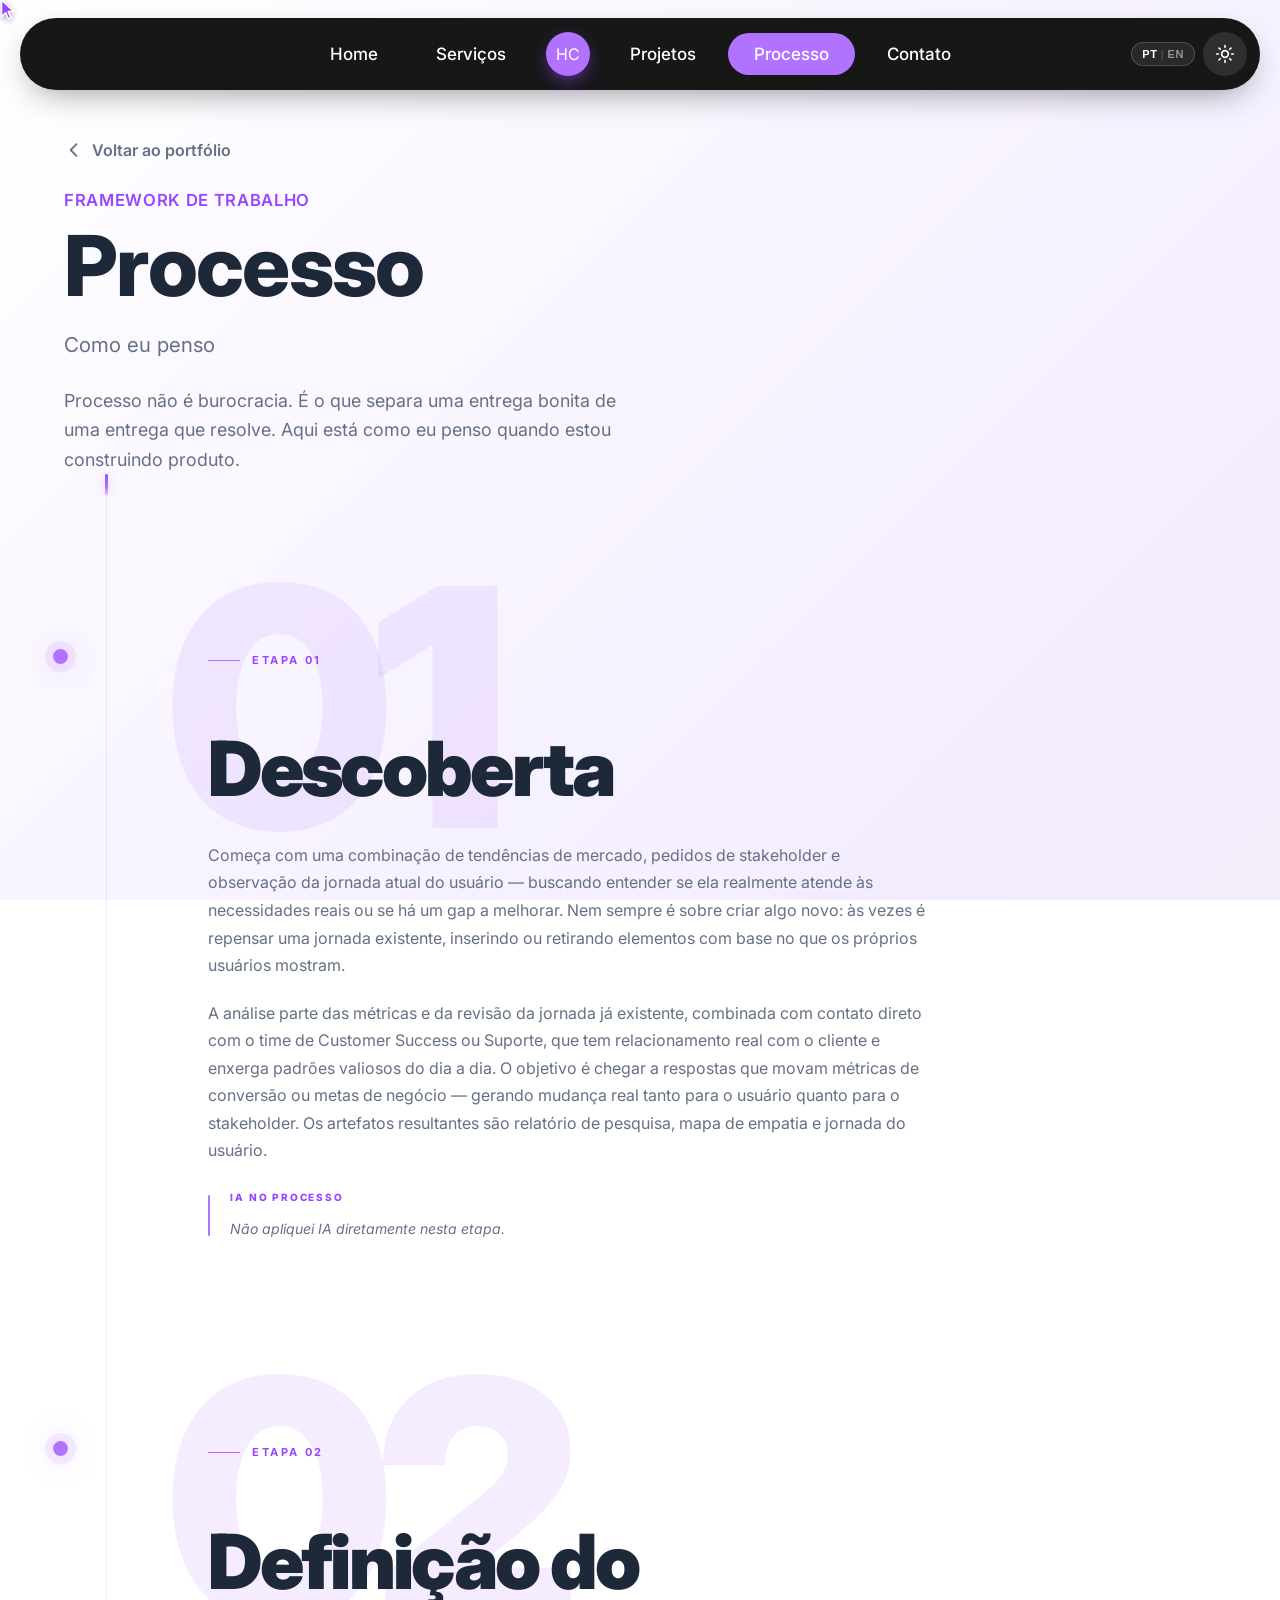
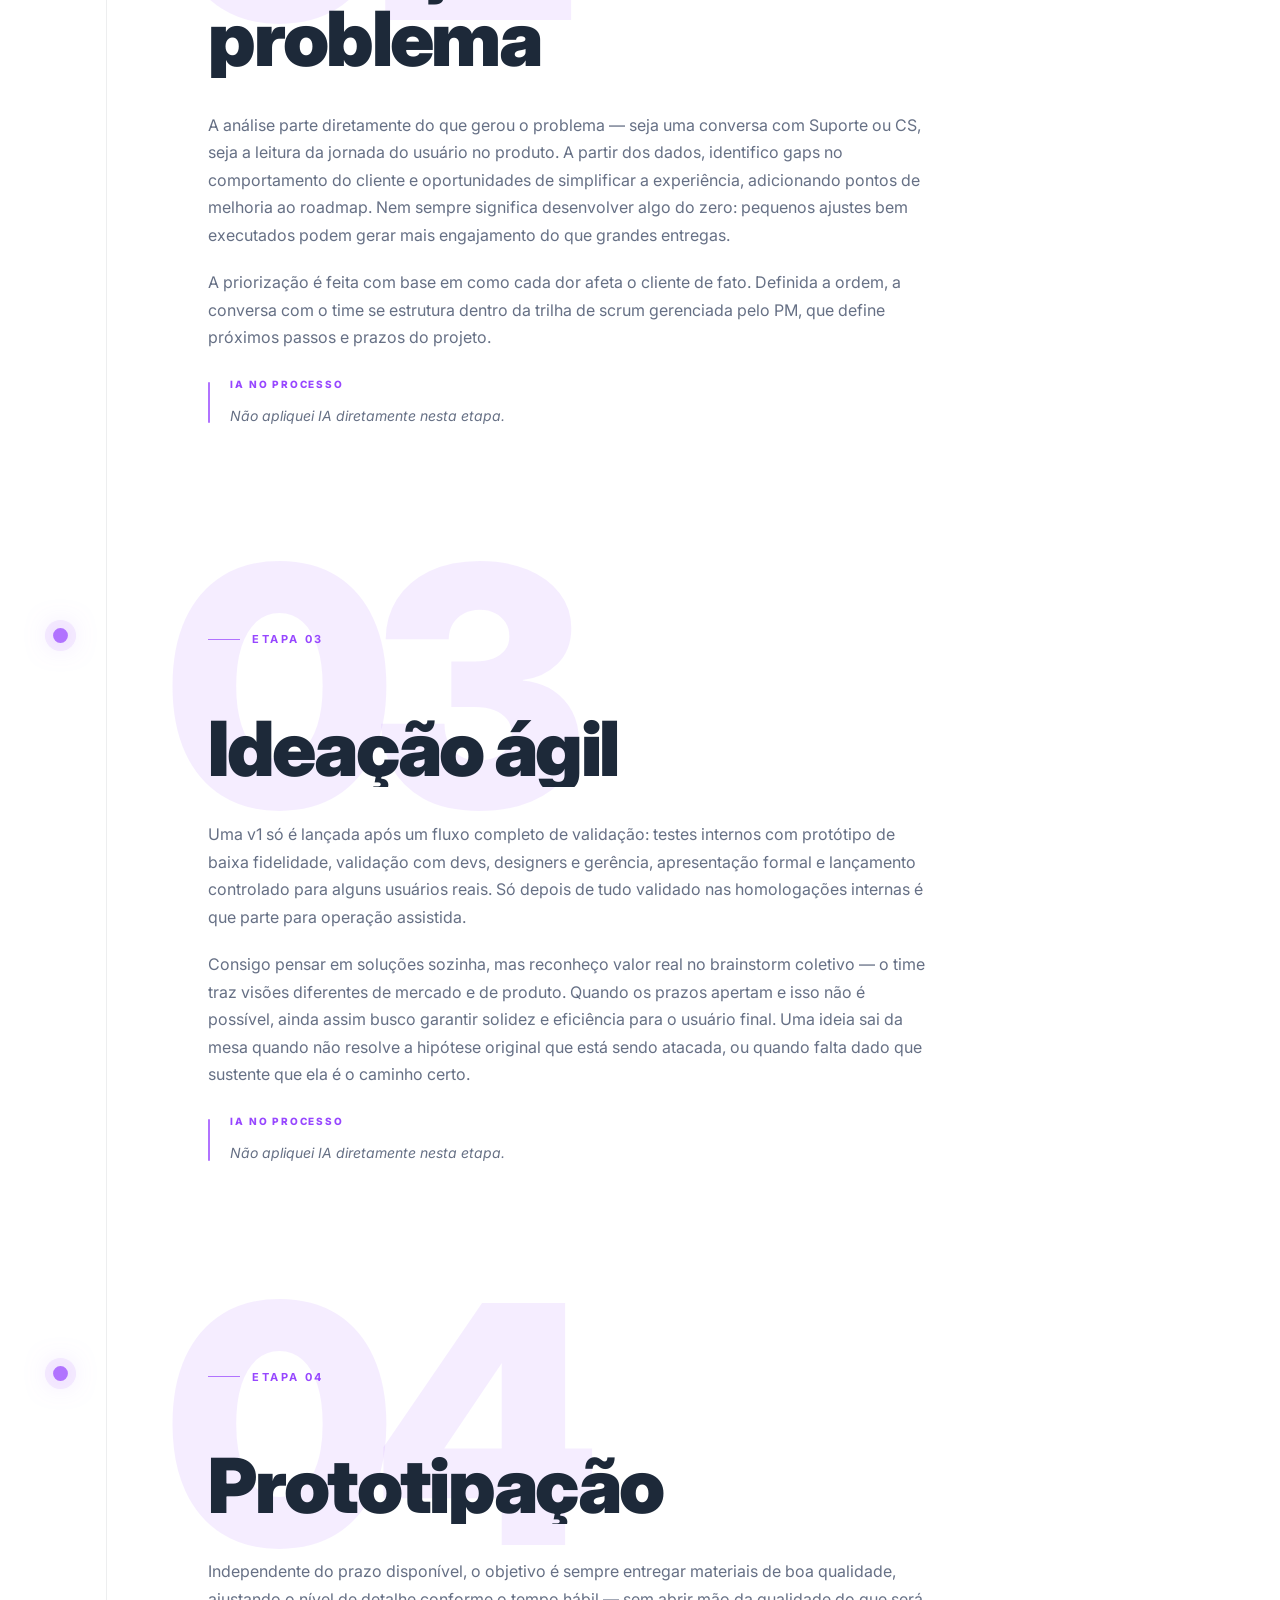
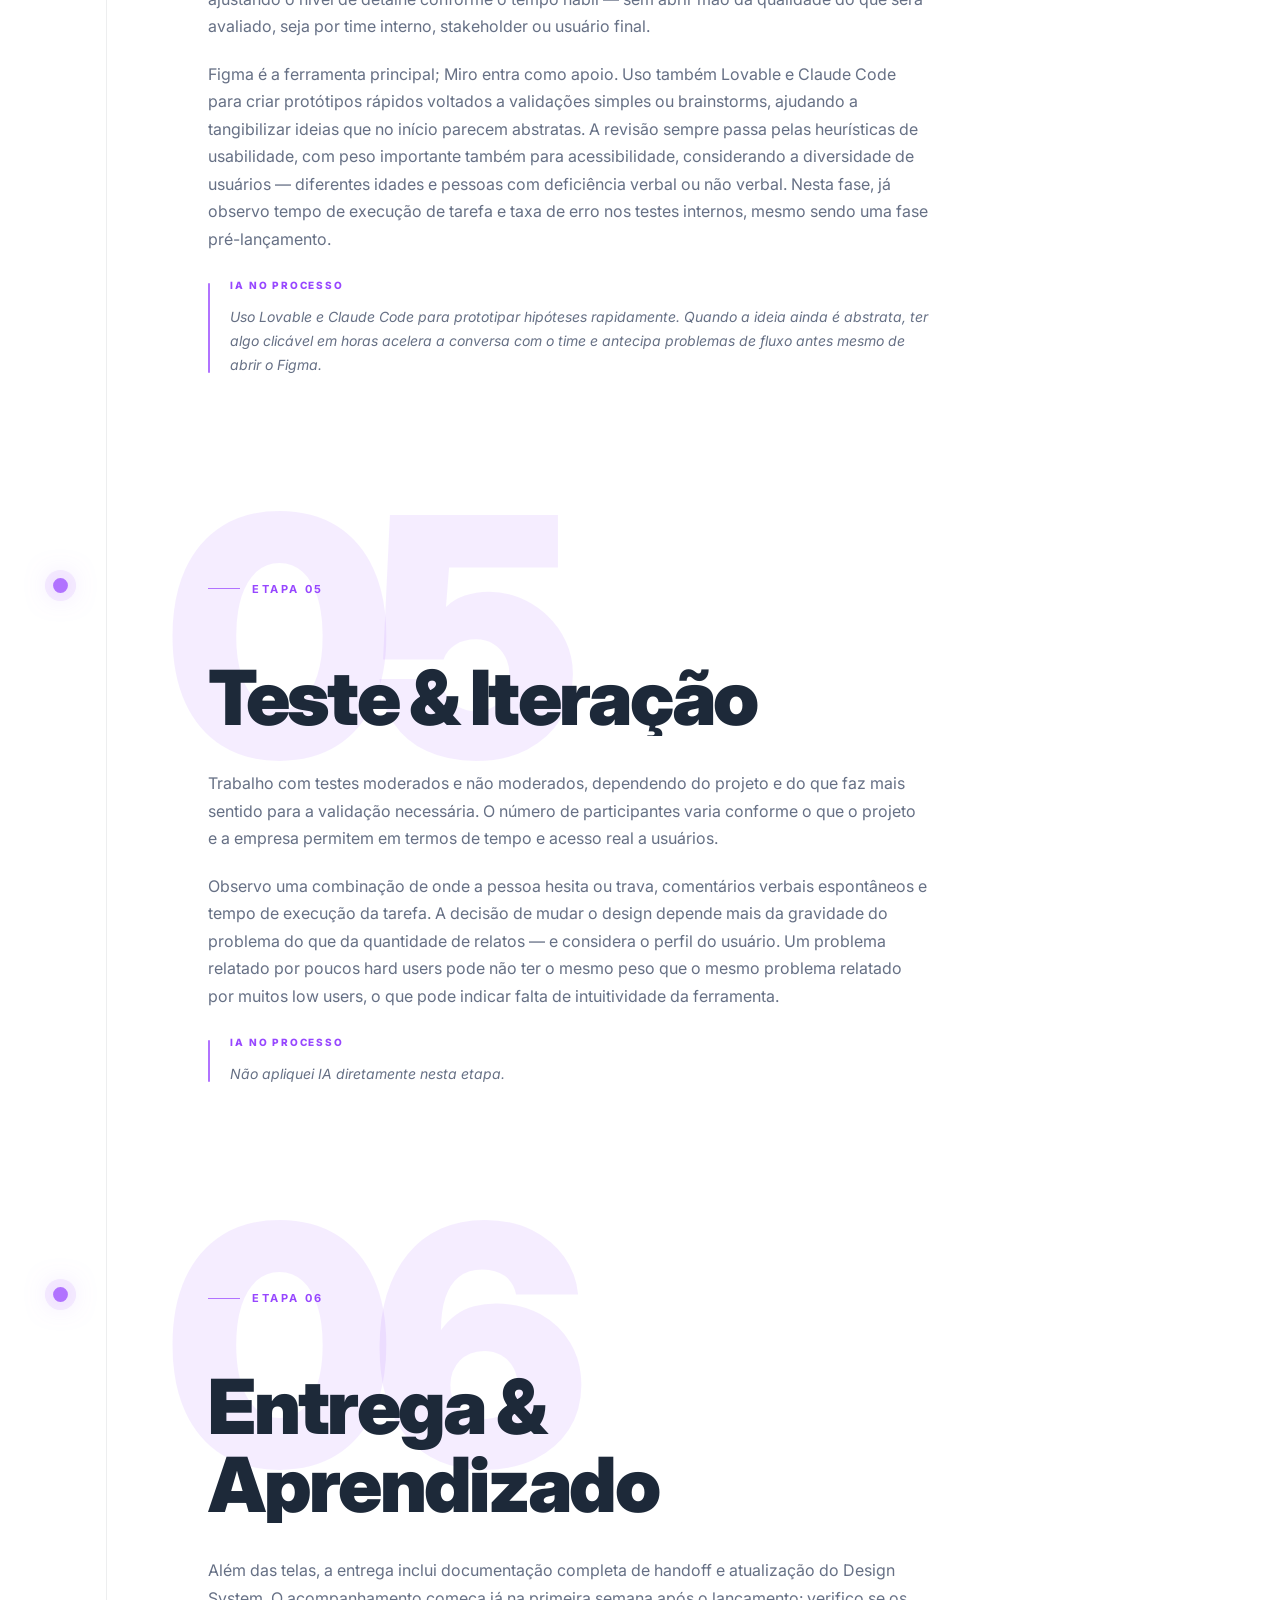
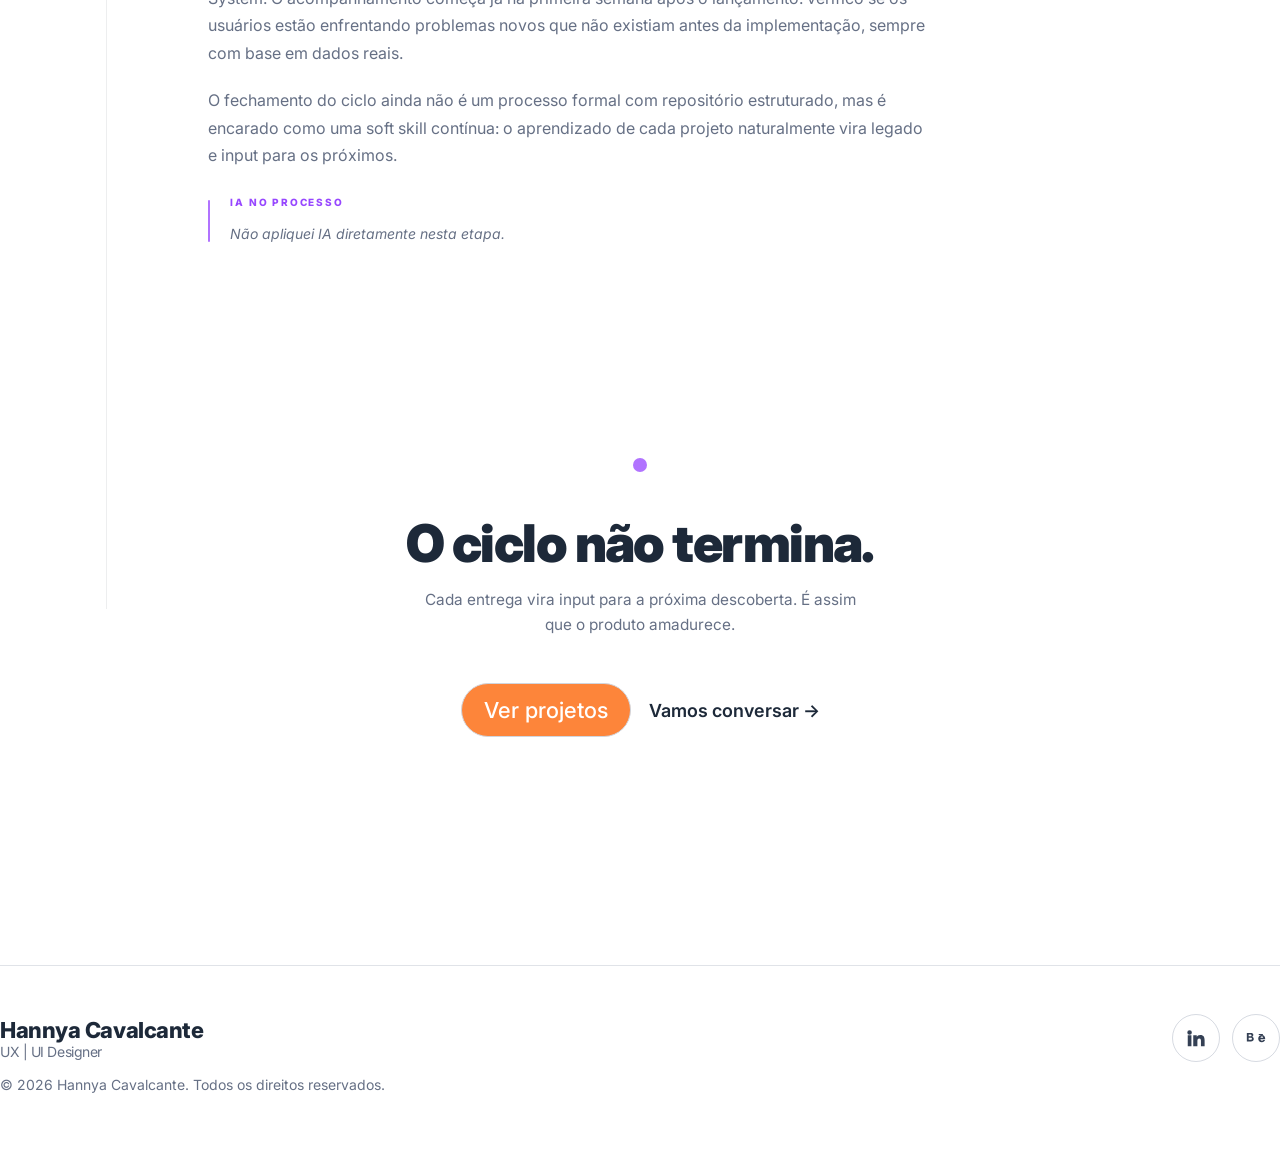
==== commit 04c4ef98: "feat: redesign da pagina Processo como jornada narrativa - Substitui a visualizacao em blocos por ca" ====
--- a/processo.html
+++ b/processo.html
@@ -49,160 +49,153 @@
     <p class="pd-hero__cat" data-i18n="proc.badge">Framework de trabalho</p>
     <h1 class="pd-hero__title" data-i18n="proc.title">Processo</h1>
     <p class="pd-hero__desc" data-i18n="proc.subtitle">Como eu penso</p>
-    <!-- PLACEHOLDER: 2–3 frases apresentando sua filosofia de trabalho — o que te diferencia, o que nunca abre mão, o tom geral da página -->
-    <p class="pd-hero__context">
-      [PLACEHOLDER: Breve intro — ex: "Processo não é burocracia. É o que separa uma entrega bonita de uma entrega que resolve. Aqui está como eu penso quando estou construindo produto."]
+    <p class="pd-hero__context pd-hero__context--bare">
+      Processo não é burocracia. É o que separa uma entrega bonita de uma entrega que resolve. Aqui está como eu penso quando estou construindo produto.
     </p>
   </header>
 
-  <!-- ETAPAS -->
-  <div class="pd-body container">
-
-    <!-- 01 — Descoberta -->
-    <section class="proc-step reveal">
-      <div class="proc-step__head">
-        <span class="proc-step__num">01</span>
-        <h2 class="proc-step__title" data-i18n="proc.step1-title">Descoberta</h2>
-      </div>
-      <div class="proc-step__body">
-        <!-- PLACEHOLDER: Como você conduz a fase de descoberta.
-             Sugestão de pontos: métodos de pesquisa que usa (entrevistas, desk research, analytics),
-             como você valida que está investigando o problema certo, fontes de dados que confia. -->
-        <p class="pd-block__text">
-          [PLACEHOLDER: Descreva como você entra numa descoberta — quais perguntas faz primeiro, quais métodos usa (entrevistas, analytics, benchmarking) e como decide quando tem dados suficientes para avançar.]
-        </p>
-        <!-- Se houver uso de IA nesta etapa, descomente o bloco abaixo e preencha:
-        <div class="proc-ai">
-          <span class="proc-ai__label" data-i18n="proc.ai-label">IA no processo</span>
-          <p class="proc-ai__text">[PLACEHOLDER: Como você usa IA na descoberta — ex: síntese de entrevistas, clustering de insights, etc.]</p>
-        </div>
-        -->
-      </div>
-    </section>
-
-    <!-- 02 — Definição do problema -->
-    <section class="proc-step reveal">
-      <div class="proc-step__head">
-        <span class="proc-step__num">02</span>
-        <h2 class="proc-step__title" data-i18n="proc.step2-title">Definição do problema</h2>
-      </div>
-      <div class="proc-step__body">
-        <!-- PLACEHOLDER: Como você transforma dados de descoberta num problema bem definido.
-             Sugestão: frameworks que usa (HMW, POV, Jobs-to-be-Done), como prioriza,
-             critérios para saber que o problema está bem recortado. -->
-        <p class="pd-block__text">
-          [PLACEHOLDER: Descreva como você vai de "tenho dados" para "sei exatamente o que precisa ser resolvido" — ferramentas, critérios de priorização, como você articula o problema para o time.]
-        </p>
-        <!-- Etapa confirmada com uso de IA — preencha abaixo: -->
-        <div class="proc-ai">
-          <span class="proc-ai__label" data-i18n="proc.ai-label">IA no processo</span>
-          <p class="proc-ai__text">
-            [PLACEHOLDER: Como você usa IA na definição do problema — ex: geração de hipóteses, síntese de pesquisa, identificação de padrões nos dados.]
-          </p>
-        </div>
-      </div>
-    </section>
-
-    <!-- 03 — Ideação ágil -->
-    <section class="proc-step reveal">
-      <div class="proc-step__head">
-        <span class="proc-step__num">03</span>
-        <h2 class="proc-step__title" data-i18n="proc.step3-title">Ideação ágil</h2>
-      </div>
-      <div class="proc-step__body">
-        <!-- PLACEHOLDER: Como você ideaciona — solo ou em equipe, ciclos curtos, MVP thinking.
-             Sugestão: como você decide o que é MVP vs. nice-to-have, como corta escopo sem
-             perder o núcleo da solução, como lida com a tensão entre agilidade e qualidade. -->
-        <p class="pd-block__text">
-          [PLACEHOLDER: Descreva sua abordagem de ideação — o que significa MVP pra você, como você cicla rápido entre ideias, como decide o que entra e o que sai da primeira versão.]
-        </p>
-        <!-- Se houver uso de IA nesta etapa, descomente:
-        <div class="proc-ai">
-          <span class="proc-ai__label" data-i18n="proc.ai-label">IA no processo</span>
-          <p class="proc-ai__text">[PLACEHOLDER: Como você usa IA na ideação.]</p>
-        </div>
-        -->
-      </div>
-    </section>
-
-    <!-- 04 — Prototipação -->
-    <section class="proc-step reveal">
-      <div class="proc-step__head">
-        <span class="proc-step__num">04</span>
-        <h2 class="proc-step__title" data-i18n="proc.step4-title">Prototipação</h2>
-      </div>
-      <div class="proc-step__body">
-        <!-- PLACEHOLDER: Seu critério para escolher o tipo de protótipo certo.
-             Sugestão: quando você faz wireframe vs. protótipo navegável vs. mockup visual,
-             como você calibra fidelidade com o objetivo do teste, ferramentas preferidas. -->
-        <p class="pd-block__text">
-          [PLACEHOLDER: Explique quando cada nível de fidelidade faz sentido — wireframe para validar fluxo, protótipo navegável para testar interação, mockup para aprovação visual — e como você decide o que usar em cada momento.]
-        </p>
-        <!-- Se houver uso de IA nesta etapa, descomente:
-        <div class="proc-ai">
-          <span class="proc-ai__label" data-i18n="proc.ai-label">IA no processo</span>
-          <p class="proc-ai__text">[PLACEHOLDER: Como você usa IA na prototipação.]</p>
-        </div>
-        -->
-      </div>
-    </section>
-
-    <!-- 05 — Teste & Iteração -->
-    <section class="proc-step reveal">
-      <div class="proc-step__head">
-        <span class="proc-step__num">05</span>
-        <h2 class="proc-step__title" data-i18n="proc.step5-title">Teste & Iteração</h2>
-      </div>
-      <div class="proc-step__body">
-        <!-- PLACEHOLDER: Como você testa com usuários reais.
-             Sugestão: métodos de teste preferidos (moderado, não-moderado, A/B),
-             como você define o que é "passou no teste", quantas rodadas faz antes de
-             decidir que está pronto para entregar. -->
-        <p class="pd-block__text">
-          [PLACEHOLDER: Descreva como você conduz testes com usuários — metodologia, número de participantes, o que observa, como transforma feedbacks em decisões de design.]
-        </p>
-        <!-- Se houver uso de IA nesta etapa, descomente:
-        <div class="proc-ai">
-          <span class="proc-ai__label" data-i18n="proc.ai-label">IA no processo</span>
-          <p class="proc-ai__text">[PLACEHOLDER: Como você usa IA em teste e iteração.]</p>
-        </div>
-        -->
-      </div>
-    </section>
-
-    <!-- 06 — Entrega & Aprendizado -->
-    <section class="proc-step reveal">
-      <div class="proc-step__head">
-        <span class="proc-step__num">06</span>
-        <h2 class="proc-step__title" data-i18n="proc.step6-title">Entrega & Aprendizado</h2>
-      </div>
-      <div class="proc-step__body">
-        <!-- PLACEHOLDER: O que acontece depois da entrega.
-             Sugestão: como você faz handoff para dev, o que documenta,
-             como você acompanha métricas pós-lançamento e transforma isso em aprendizado
-             para o próximo ciclo. -->
-        <p class="pd-block__text">
-          [PLACEHOLDER: Descreva o que entrega além das telas — documentação, handoff, acompanhamento de métricas — e como fecha o ciclo de aprendizado para a próxima iteração.]
-        </p>
-        <!-- Se houver uso de IA nesta etapa, descomente:
-        <div class="proc-ai">
-          <span class="proc-ai__label" data-i18n="proc.ai-label">IA no processo</span>
-          <p class="proc-ai__text">[PLACEHOLDER: Como você usa IA na entrega e documentação.]</p>
-        </div>
-        -->
-      </div>
-    </section>
-
-    <!-- CTA -->
-    <div class="pd-cta reveal">
-      <a class="btn-pill" href="index.html#projetos" data-cursor data-cursor-label="Projetos" data-i18n="proc.cta">
-        Ver projetos
-        <svg viewBox="0 0 24 24" fill="none" stroke="currentColor" stroke-width="2.4" stroke-linecap="round" stroke-linejoin="round"><path d="M7 17 17 7M9 7h8v8"/></svg>
-      </a>
-      <a class="pd-cta__contact" href="index.html#contato" data-cursor data-i18n="pd.contact">Vamos conversar →</a>
+  <!-- JORNADA -->
+  <div class="proc" id="proc">
+
+    <div class="proc-path" aria-hidden="true">
+      <div class="proc-path__fill" id="procPathFill"></div>
     </div>
 
-  </div>
+    <!-- 01 -->
+    <section class="proc-chapter" id="ch-0">
+      <span class="proc-chapter__ghost" aria-hidden="true">01</span>
+      <span class="proc-chapter__mark" aria-hidden="true"></span>
+      <div class="proc-chapter__inner">
+        <p class="proc-chapter__kicker">Etapa 01</p>
+        <h2 class="proc-chapter__title"><span data-i18n="proc.step1-title">Descoberta</span></h2>
+        <p class="proc-chapter__text">
+          Começa com uma combinação de tendências de mercado, pedidos de stakeholder e observação da jornada atual do usuário — buscando entender se ela realmente atende às necessidades reais ou se há um gap a melhorar. Nem sempre é sobre criar algo novo: às vezes é repensar uma jornada existente, inserindo ou retirando elementos com base no que os próprios usuários mostram.
+        </p>
+        <p class="proc-chapter__text">
+          A análise parte das métricas e da revisão da jornada já existente, combinada com contato direto com o time de Customer Success ou Suporte, que tem relacionamento real com o cliente e enxerga padrões valiosos do dia a dia. O objetivo é chegar a respostas que movam métricas de conversão ou metas de negócio — gerando mudança real tanto para o usuário quanto para o stakeholder. Os artefatos resultantes são relatório de pesquisa, mapa de empatia e jornada do usuário.
+        </p>
+        <div class="proc-ai">
+          <span class="proc-ai__label" data-i18n="proc.ai-label">IA no processo</span>
+          <p class="proc-ai__text">Não apliquei IA diretamente nesta etapa.</p>
+        </div>
+      </div>
+    </section>
+
+    <!-- 02 -->
+    <section class="proc-chapter" id="ch-1">
+      <span class="proc-chapter__ghost" aria-hidden="true">02</span>
+      <span class="proc-chapter__mark" aria-hidden="true"></span>
+      <div class="proc-chapter__inner">
+        <p class="proc-chapter__kicker">Etapa 02</p>
+        <h2 class="proc-chapter__title"><span data-i18n="proc.step2-title">Definição do problema</span></h2>
+        <p class="proc-chapter__text">
+          A análise parte diretamente do que gerou o problema — seja uma conversa com Suporte ou CS, seja a leitura da jornada do usuário no produto. A partir dos dados, identifico gaps no comportamento do cliente e oportunidades de simplificar a experiência, adicionando pontos de melhoria ao roadmap. Nem sempre significa desenvolver algo do zero: pequenos ajustes bem executados podem gerar mais engajamento do que grandes entregas.
+        </p>
+        <p class="proc-chapter__text">
+          A priorização é feita com base em como cada dor afeta o cliente de fato. Definida a ordem, a conversa com o time se estrutura dentro da trilha de scrum gerenciada pelo PM, que define próximos passos e prazos do projeto.
+        </p>
+        <div class="proc-ai">
+          <span class="proc-ai__label" data-i18n="proc.ai-label">IA no processo</span>
+          <p class="proc-ai__text">Não apliquei IA diretamente nesta etapa.</p>
+        </div>
+      </div>
+    </section>
+
+    <!-- 03 -->
+    <section class="proc-chapter" id="ch-2">
+      <span class="proc-chapter__ghost" aria-hidden="true">03</span>
+      <span class="proc-chapter__mark" aria-hidden="true"></span>
+      <div class="proc-chapter__inner">
+        <p class="proc-chapter__kicker">Etapa 03</p>
+        <h2 class="proc-chapter__title"><span data-i18n="proc.step3-title">Ideação ágil</span></h2>
+        <p class="proc-chapter__text">
+          Uma v1 só é lançada após um fluxo completo de validação: testes internos com protótipo de baixa fidelidade, validação com devs, designers e gerência, apresentação formal e lançamento controlado para alguns usuários reais. Só depois de tudo validado nas homologações internas é que parte para operação assistida.
+        </p>
+        <p class="proc-chapter__text">
+          Consigo pensar em soluções sozinha, mas reconheço valor real no brainstorm coletivo — o time traz visões diferentes de mercado e de produto. Quando os prazos apertam e isso não é possível, ainda assim busco garantir solidez e eficiência para o usuário final. Uma ideia sai da mesa quando não resolve a hipótese original que está sendo atacada, ou quando falta dado que sustente que ela é o caminho certo.
+        </p>
+        <div class="proc-ai">
+          <span class="proc-ai__label" data-i18n="proc.ai-label">IA no processo</span>
+          <p class="proc-ai__text">Não apliquei IA diretamente nesta etapa.</p>
+        </div>
+      </div>
+    </section>
+
+    <!-- 04 -->
+    <section class="proc-chapter" id="ch-3">
+      <span class="proc-chapter__ghost" aria-hidden="true">04</span>
+      <span class="proc-chapter__mark" aria-hidden="true"></span>
+      <div class="proc-chapter__inner">
+        <p class="proc-chapter__kicker">Etapa 04</p>
+        <h2 class="proc-chapter__title"><span data-i18n="proc.step4-title">Prototipação</span></h2>
+        <p class="proc-chapter__text">
+          Independente do prazo disponível, o objetivo é sempre entregar materiais de boa qualidade, ajustando o nível de detalhe conforme o tempo hábil — sem abrir mão da qualidade do que será avaliado, seja por time interno, stakeholder ou usuário final.
+        </p>
+        <p class="proc-chapter__text">
+          Figma é a ferramenta principal; Miro entra como apoio. Uso também Lovable e Claude Code para criar protótipos rápidos voltados a validações simples ou brainstorms, ajudando a tangibilizar ideias que no início parecem abstratas. A revisão sempre passa pelas heurísticas de usabilidade, com peso importante também para acessibilidade, considerando a diversidade de usuários — diferentes idades e pessoas com deficiência verbal ou não verbal. Nesta fase, já observo tempo de execução de tarefa e taxa de erro nos testes internos, mesmo sendo uma fase pré-lançamento.
+        </p>
+        <div class="proc-ai">
+          <span class="proc-ai__label" data-i18n="proc.ai-label">IA no processo</span>
+          <p class="proc-ai__text">Uso Lovable e Claude Code para prototipar hipóteses rapidamente. Quando a ideia ainda é abstrata, ter algo clicável em horas acelera a conversa com o time e antecipa problemas de fluxo antes mesmo de abrir o Figma.</p>
+        </div>
+      </div>
+    </section>
+
+    <!-- 05 -->
+    <section class="proc-chapter" id="ch-4">
+      <span class="proc-chapter__ghost" aria-hidden="true">05</span>
+      <span class="proc-chapter__mark" aria-hidden="true"></span>
+      <div class="proc-chapter__inner">
+        <p class="proc-chapter__kicker">Etapa 05</p>
+        <h2 class="proc-chapter__title"><span data-i18n="proc.step5-title">Teste &amp; Iteração</span></h2>
+        <p class="proc-chapter__text">
+          Trabalho com testes moderados e não moderados, dependendo do projeto e do que faz mais sentido para a validação necessária. O número de participantes varia conforme o que o projeto e a empresa permitem em termos de tempo e acesso real a usuários.
+        </p>
+        <p class="proc-chapter__text">
+          Observo uma combinação de onde a pessoa hesita ou trava, comentários verbais espontâneos e tempo de execução da tarefa. A decisão de mudar o design depende mais da gravidade do problema do que da quantidade de relatos — e considera o perfil do usuário. Um problema relatado por poucos hard users pode não ter o mesmo peso que o mesmo problema relatado por muitos low users, o que pode indicar falta de intuitividade da ferramenta.
+        </p>
+        <div class="proc-ai">
+          <span class="proc-ai__label" data-i18n="proc.ai-label">IA no processo</span>
+          <p class="proc-ai__text">Não apliquei IA diretamente nesta etapa.</p>
+        </div>
+      </div>
+    </section>
+
+    <!-- 06 -->
+    <section class="proc-chapter" id="ch-5">
+      <span class="proc-chapter__ghost" aria-hidden="true">06</span>
+      <span class="proc-chapter__mark" aria-hidden="true"></span>
+      <div class="proc-chapter__inner">
+        <p class="proc-chapter__kicker">Etapa 06</p>
+        <h2 class="proc-chapter__title"><span data-i18n="proc.step6-title">Entrega &amp; Aprendizado</span></h2>
+        <p class="proc-chapter__text">
+          Além das telas, a entrega inclui documentação completa de handoff e atualização do Design System. O acompanhamento começa já na primeira semana após o lançamento: verifico se os usuários estão enfrentando problemas novos que não existiam antes da implementação, sempre com base em dados reais.
+        </p>
+        <p class="proc-chapter__text">
+          O fechamento do ciclo ainda não é um processo formal com repositório estruturado, mas é encarado como uma soft skill contínua: o aprendizado de cada projeto naturalmente vira legado e input para os próximos.
+        </p>
+        <div class="proc-ai">
+          <span class="proc-ai__label" data-i18n="proc.ai-label">IA no processo</span>
+          <p class="proc-ai__text">Não apliquei IA diretamente nesta etapa.</p>
+        </div>
+      </div>
+    </section>
+
+    <!-- FINAL -->
+    <div class="proc-end" id="procEnd">
+      <div class="proc-end__orb" aria-hidden="true"></div>
+      <h2 class="proc-end__title">O ciclo não termina.</h2>
+      <p class="proc-end__sub">Cada entrega vira input para a próxima descoberta. É assim que o produto amadurece.</p>
+      <div class="proc-end__cta">
+        <a class="btn-pill" href="index.html#projetos" data-cursor data-cursor-label="Projetos" data-i18n="proc.cta">
+          Ver projetos
+          <svg viewBox="0 0 24 24" fill="none" stroke="currentColor" stroke-width="2.4" stroke-linecap="round" stroke-linejoin="round"><path d="M7 17 17 7M9 7h8v8"/></svg>
+        </a>
+        <a class="pd-cta__contact" href="index.html#contato" data-cursor data-i18n="pd.contact">Vamos conversar →</a>
+      </div>
+    </div>
+
+  </div><!-- /proc -->
 
 </main>
 
--- a/styles.css
+++ b/styles.css
@@ -1195,6 +1195,17 @@
   background: color-mix(in srgb, var(--primary) 8%, transparent);
   border-radius: 0 12px 12px 0;
   text-wrap: pretty;
+}
+/* Variante sem caixa (página Processo) */
+.pd-hero__context--bare {
+  font-size: clamp(15px, 1.4vw, 18px);
+  line-height: 1.65;
+  color: var(--text-600);
+  padding: 0;
+  margin-top: 26px;
+  border-left: none;
+  background: none;
+  border-radius: 0;
 }
 
 .pd-meta {
@@ -1388,76 +1399,274 @@
 }
 
 /* ============================================================
-   PROCESSO
+   PROCESSO — Editorial Journey
    ============================================================ */
-.proc-step {
-  display: grid;
-  grid-template-columns: 1fr;
-  gap: 20px;
-  padding: clamp(44px, 6vw, 72px) 0;
-  border-bottom: 1px solid color-mix(in srgb, var(--text-400) 20%, transparent);
-}
-.proc-step:last-of-type { border-bottom: none; }
-
-.proc-step__head {
-  display: flex;
-  align-items: baseline;
-  gap: 18px;
-}
-.proc-step__num {
-  font-family: var(--font-display);
-  font-size: clamp(52px, 8vw, 96px);
+
+.proc {
+  position: relative;
+  max-width: 1180px;
+  margin: 0 auto;
+  padding: clamp(20px, 5vw, 60px) clamp(20px, 5vw, 56px) clamp(80px, 10vw, 140px);
+}
+
+/* Trilha vertical contínua */
+.proc-path {
+  position: absolute;
+  left: clamp(20px, 5vw, 56px);
+  top: 0;
+  bottom: clamp(180px, 20vw, 260px);
+  width: 1px;
+  background: color-mix(in srgb, var(--text-900) 8%, transparent);
+}
+.proc-path__fill {
+  position: absolute;
+  top: 0; left: -1px;
+  width: 3px;
+  height: 0%;
+  background: linear-gradient(180deg,
+    var(--primary-strong) 0%,
+    var(--primary) 60%,
+    color-mix(in srgb, var(--primary) 40%, transparent) 100%);
+  border-radius: 2px;
+  box-shadow: 0 0 12px color-mix(in srgb, var(--primary) 45%, transparent);
+  transition: height 0.7s cubic-bezier(0.16, 1, 0.3, 1);
+}
+
+/* ---- Chapter ---- */
+.proc-chapter {
+  position: relative;
+  padding: clamp(70px, 12vh, 130px) 0 clamp(50px, 8vh, 90px) clamp(48px, 8vw, 120px);
+}
+
+/* Número fantasma gigante */
+.proc-chapter__ghost {
+  position: absolute;
+  left: clamp(16px, 5vw, 60px);
+  top: clamp(30px, 6vh, 70px);
+  font-size: clamp(140px, 26vw, 340px);
   font-weight: 900;
-  line-height: 1;
-  color: var(--primary);
-  opacity: 0.15;
-  flex-shrink: 0;
+  line-height: 0.72;
+  letter-spacing: -0.06em;
+  color: color-mix(in srgb, var(--primary) 6%, transparent);
+  pointer-events: none;
   user-select: none;
-}
-.proc-step__title {
-  font-family: var(--font-body);
-  font-size: clamp(22px, 2.6vw, 32px);
-  font-weight: 800;
-  color: var(--text-900);
-  line-height: 1.1;
-}
-
-.proc-step__body {
-  display: flex;
-  flex-direction: column;
-  gap: 24px;
-  max-width: 760px;
-}
-
-/* Callout de IA */
-.proc-ai {
-  background: var(--surface-soft);
-  border-left: 3px solid var(--primary);
-  border-radius: 0 12px 12px 0;
-  padding: 20px 24px;
-  display: flex;
-  flex-direction: column;
-  gap: 8px;
-}
-.proc-ai__label {
-  font-family: var(--font-ui);
+  z-index: 0;
+  opacity: 0;
+  transform: translateY(40px) scale(0.9);
+  transition: opacity 1.1s cubic-bezier(0.16, 1, 0.3, 1),
+              transform 1.1s cubic-bezier(0.16, 1, 0.3, 1),
+              color 0.8s ease;
+}
+.proc-chapter.is-lit .proc-chapter__ghost {
+  opacity: 1;
+  transform: none;
+  color: color-mix(in srgb, var(--primary) 13%, transparent);
+}
+
+/* Marcador na trilha */
+.proc-chapter__mark {
+  position: absolute;
+  left: calc(clamp(20px, 5vw, 56px) - clamp(48px, 8vw, 120px) - 5px);
+  top: clamp(78px, 13vh, 142px);
+  width: 11px;
+  height: 11px;
+  border-radius: 50%;
+  background: var(--bg);
+  border: 2px solid color-mix(in srgb, var(--text-900) 14%, transparent);
+  z-index: 3;
+  transition: border-color 0.5s var(--ease), background 0.5s var(--ease),
+              transform 0.5s var(--ease), box-shadow 0.5s var(--ease);
+}
+.proc-chapter.is-lit .proc-chapter__mark {
+  background: var(--primary);
+  border-color: var(--primary);
+  transform: scale(1.35);
+  box-shadow: 0 0 0 6px color-mix(in srgb, var(--primary) 12%, transparent),
+              0 0 20px color-mix(in srgb, var(--primary) 50%, transparent);
+}
+
+/* Conteúdo acima do ghost */
+.proc-chapter__inner {
+  position: relative;
+  z-index: 2;
+  max-width: 720px;
+}
+
+/* Kicker: linha + etapa */
+.proc-chapter__kicker {
+  display: flex;
+  align-items: center;
+  gap: 12px;
+  margin-bottom: 14px;
   font-size: 11px;
   font-weight: 700;
-  letter-spacing: 0.1em;
+  letter-spacing: 0.22em;
   text-transform: uppercase;
   color: var(--primary-strong);
+  opacity: 0;
+  transform: translateX(-14px);
+  transition: opacity 0.7s 0.1s cubic-bezier(0.16,1,0.3,1),
+              transform 0.7s 0.1s cubic-bezier(0.16,1,0.3,1);
+}
+.proc-chapter.is-lit .proc-chapter__kicker { opacity: 1; transform: none; }
+.proc-chapter__kicker::before {
+  content: '';
+  width: 0;
+  height: 1px;
+  background: var(--primary);
+  transition: width 0.8s 0.25s cubic-bezier(0.16,1,0.3,1);
+}
+.proc-chapter.is-lit .proc-chapter__kicker::before { width: 32px; }
+
+/* Título com máscara de revelação */
+.proc-chapter__title {
+  font-size: clamp(34px, 6.2vw, 76px);
+  font-weight: 900;
+  line-height: 1.02;
+  letter-spacing: -0.035em;
+  color: var(--text-900);
+  margin-bottom: clamp(22px, 3vw, 34px);
+  overflow: hidden;
+}
+.proc-chapter__title span {
+  display: block;
+  transform: translateY(105%);
+  transition: transform 0.95s 0.12s cubic-bezier(0.16, 1, 0.3, 1);
+}
+.proc-chapter.is-lit .proc-chapter__title span { transform: none; }
+
+/* Parágrafos com stagger */
+.proc-chapter__text {
+  font-size: clamp(15px, 1.25vw, 18px);
+  line-height: 1.72;
+  color: var(--text-600);
+  margin-bottom: 20px;
+  opacity: 0;
+  transform: translateY(18px);
+  transition: opacity 0.8s cubic-bezier(0.16,1,0.3,1),
+              transform 0.8s cubic-bezier(0.16,1,0.3,1);
+}
+.proc-chapter.is-lit .proc-chapter__text { opacity: 1; transform: none; }
+.proc-chapter.is-lit .proc-chapter__text:nth-of-type(1) { transition-delay: 0.28s; }
+.proc-chapter.is-lit .proc-chapter__text:nth-of-type(2) { transition-delay: 0.38s; }
+
+/* Nota de IA — inline, sem caixa */
+.proc-ai {
+  position: relative;
+  padding-left: 22px;
+  margin-top: 26px;
+  opacity: 0;
+  transform: translateY(16px);
+  transition: opacity 0.8s 0.48s cubic-bezier(0.16,1,0.3,1),
+              transform 0.8s 0.48s cubic-bezier(0.16,1,0.3,1);
+}
+.proc-chapter.is-lit .proc-ai { opacity: 1; transform: none; }
+.proc-ai::before {
+  content: '';
+  position: absolute;
+  left: 0; top: 4px; bottom: 4px;
+  width: 2px;
+  background: var(--primary);
+  border-radius: 2px;
+  transform: scaleY(0);
+  transform-origin: top;
+  transition: transform 0.7s 0.6s cubic-bezier(0.16,1,0.3,1);
+}
+.proc-chapter.is-lit .proc-ai::before { transform: scaleY(1); }
+.proc-ai__label {
+  display: block;
+  font-size: 10px;
+  font-weight: 800;
+  letter-spacing: 0.18em;
+  text-transform: uppercase;
+  color: var(--primary-strong);
+  margin-bottom: 7px;
 }
 .proc-ai__text {
-  font-family: var(--font-body);
-  font-size: clamp(15px, 1.2vw, 17px);
-  line-height: 1.6;
+  font-size: clamp(14px, 1.05vw, 16px);
+  line-height: 1.7;
   color: var(--text-600);
   font-style: italic;
 }
 
-@media (max-width: 768px) {
-  .proc-step__num { font-size: clamp(44px, 14vw, 68px); }
-  .proc-step__title { font-size: clamp(20px, 6vw, 26px); }
+/* ---- Final ---- */
+.proc-end {
+  position: relative;
+  text-align: center;
+  padding: clamp(90px, 14vh, 170px) 20px 0;
+  opacity: 0;
+  transform: translateY(30px);
+  transition: opacity 0.9s cubic-bezier(0.16,1,0.3,1),
+              transform 0.9s cubic-bezier(0.16,1,0.3,1);
+}
+.proc-end.is-lit { opacity: 1; transform: none; }
+.proc-end__orb {
+  width: 14px;
+  height: 14px;
+  border-radius: 50%;
+  background: var(--primary);
+  margin: 0 auto 34px;
+  box-shadow: 0 0 0 0 color-mix(in srgb, var(--primary) 55%, transparent);
+  animation: proc-ripple 2.8s cubic-bezier(0.16,1,0.3,1) infinite;
+}
+@keyframes proc-ripple {
+  0%   { box-shadow: 0 0 0 0 color-mix(in srgb, var(--primary) 50%, transparent),
+                     0 0 0 0 color-mix(in srgb, var(--primary) 30%, transparent); }
+  70%  { box-shadow: 0 0 0 22px transparent,
+                     0 0 0 40px transparent; }
+  100% { box-shadow: 0 0 0 0 transparent, 0 0 0 0 transparent; }
+}
+.proc-end__title {
+  font-size: clamp(26px, 4.2vw, 52px);
+  font-weight: 900;
+  letter-spacing: -0.03em;
+  line-height: 1.1;
+  color: var(--text-900);
+  margin-bottom: 16px;
+}
+.proc-end__sub {
+  font-size: clamp(15px, 1.2vw, 18px);
+  color: var(--text-600);
+  line-height: 1.6;
+  max-width: 460px;
+  margin: 0 auto clamp(30px, 4vw, 46px);
+}
+.proc-end__cta {
+  display: flex;
+  gap: 18px;
+  justify-content: center;
+  align-items: center;
+  flex-wrap: wrap;
+}
+
+/* Reduced motion */
+@media (prefers-reduced-motion: reduce) {
+  .reveal, .reveal--left, .reveal--right, .reveal--zoom, .reveal--blur,
+  .proc-chapter__ghost, .proc-chapter__kicker, .proc-chapter__title span,
+  .proc-chapter__text, .proc-ai, .proc-ai::before, .proc-end {
+    opacity: 1 !important;
+    transform: none !important;
+    transition: none !important;
+  }
+  .proc-chapter__kicker::before { width: 32px !important; }
+  .proc-path__fill { transition: none; }
+  .proc-end__orb { animation: none; }
+}
+
+/* Mobile */
+@media (max-width: 700px) {
+  .proc { padding: 8px 20px clamp(60px, 12vw, 90px); }
+  .proc-path { left: 20px; bottom: clamp(150px, 30vw, 200px); }
+  .proc-chapter { padding: clamp(56px, 11vh, 84px) 0 clamp(34px, 6vh, 52px) 34px; }
+  .proc-chapter__ghost {
+    left: 22px;
+    top: clamp(20px, 4vh, 40px);
+    font-size: clamp(110px, 40vw, 190px);
+  }
+  .proc-chapter__mark { left: -19px; top: clamp(62px, 12vh, 92px); }
+  .proc-chapter__title { font-size: clamp(28px, 8.5vw, 44px); }
+  .proc-chapter__kicker { font-size: 10px; letter-spacing: 0.16em; }
+  .proc-end__cta { flex-direction: column; gap: 14px; }
 }
 
 /* ---- Mobile largo / tablet retrato (≤768px) ---- */
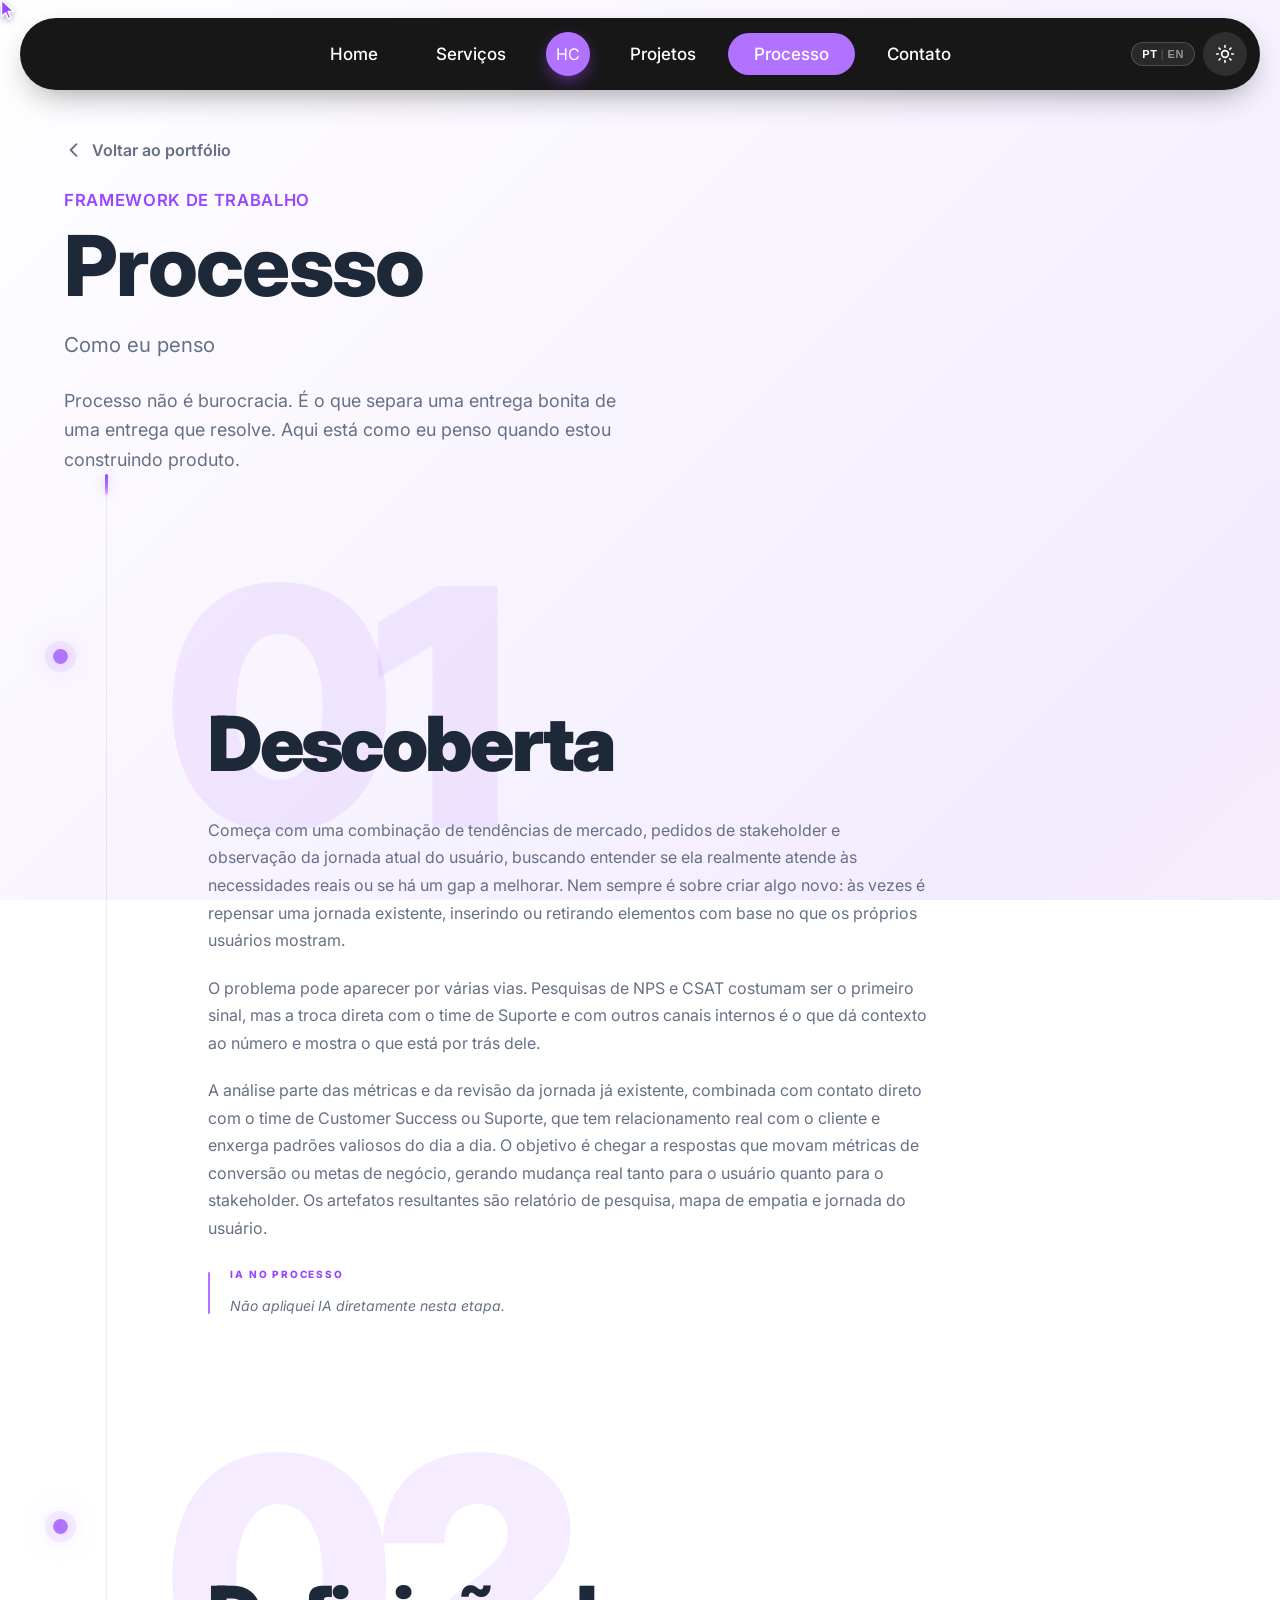
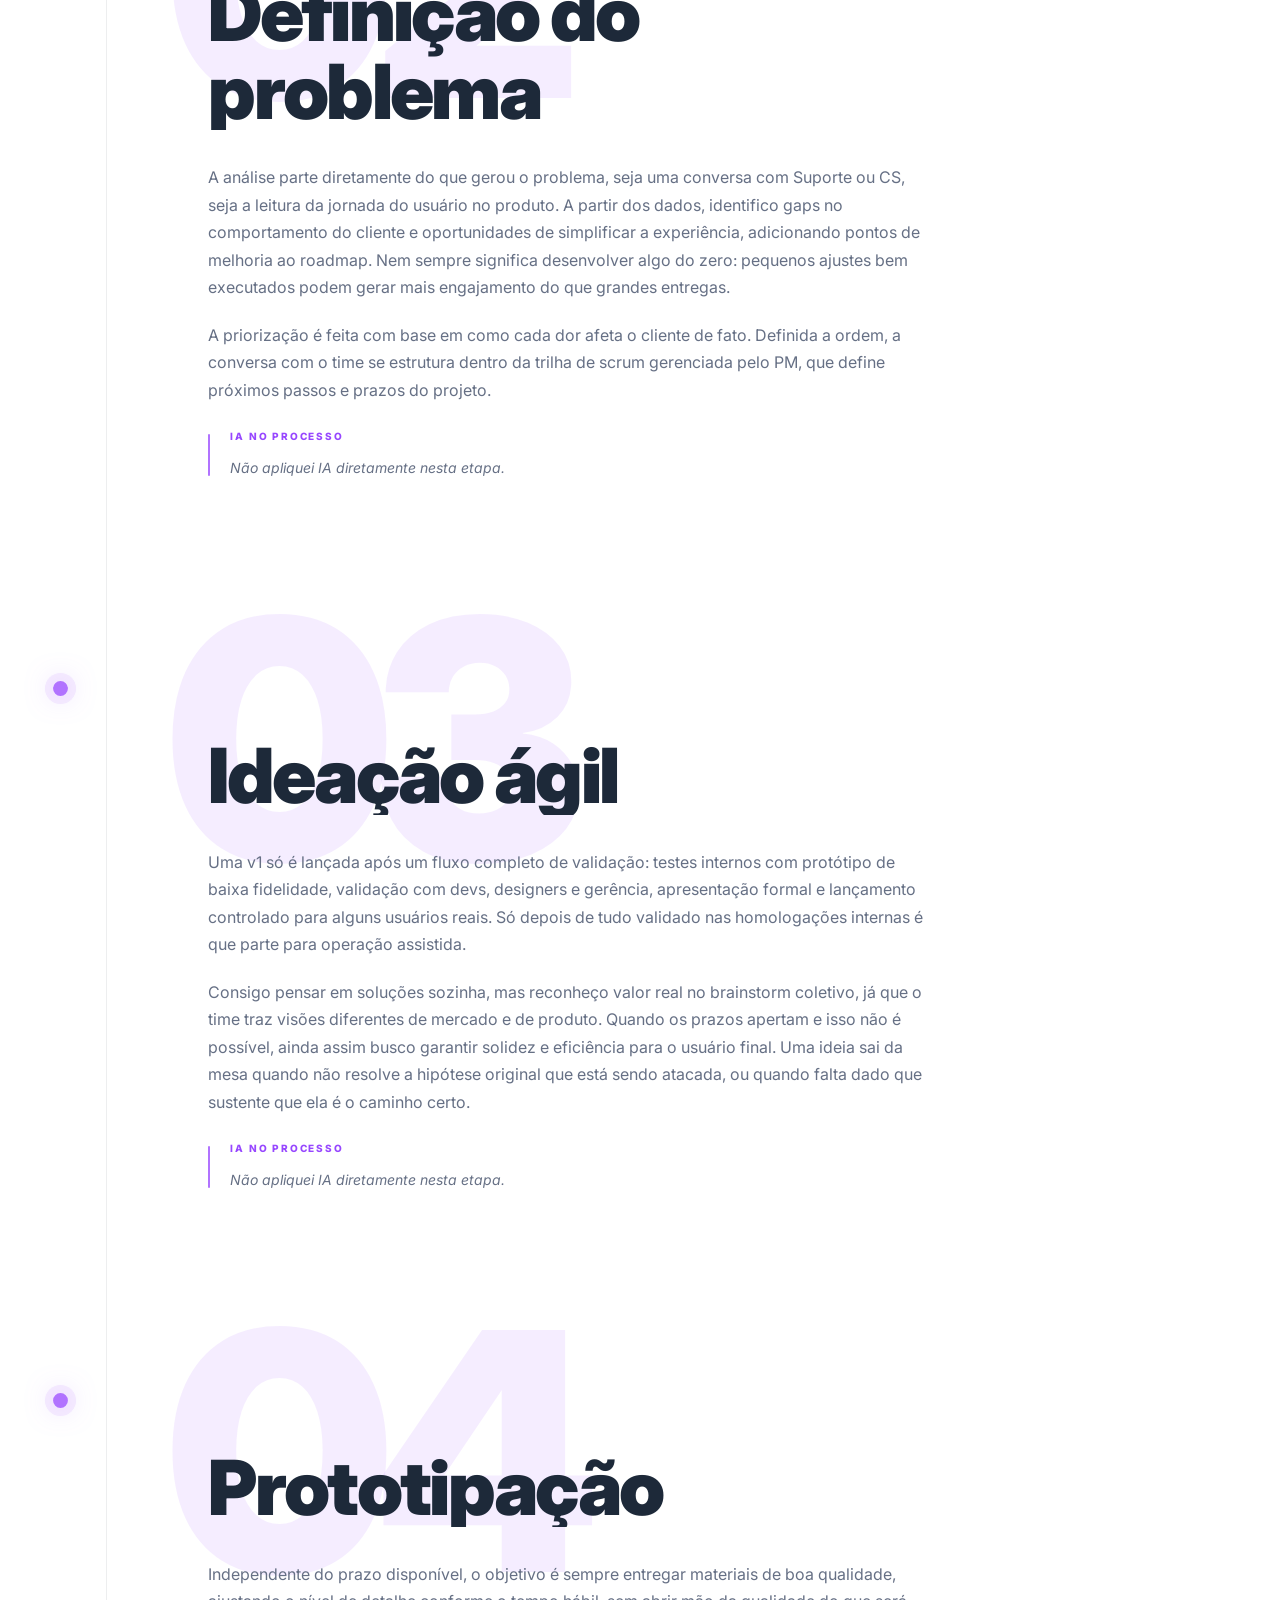
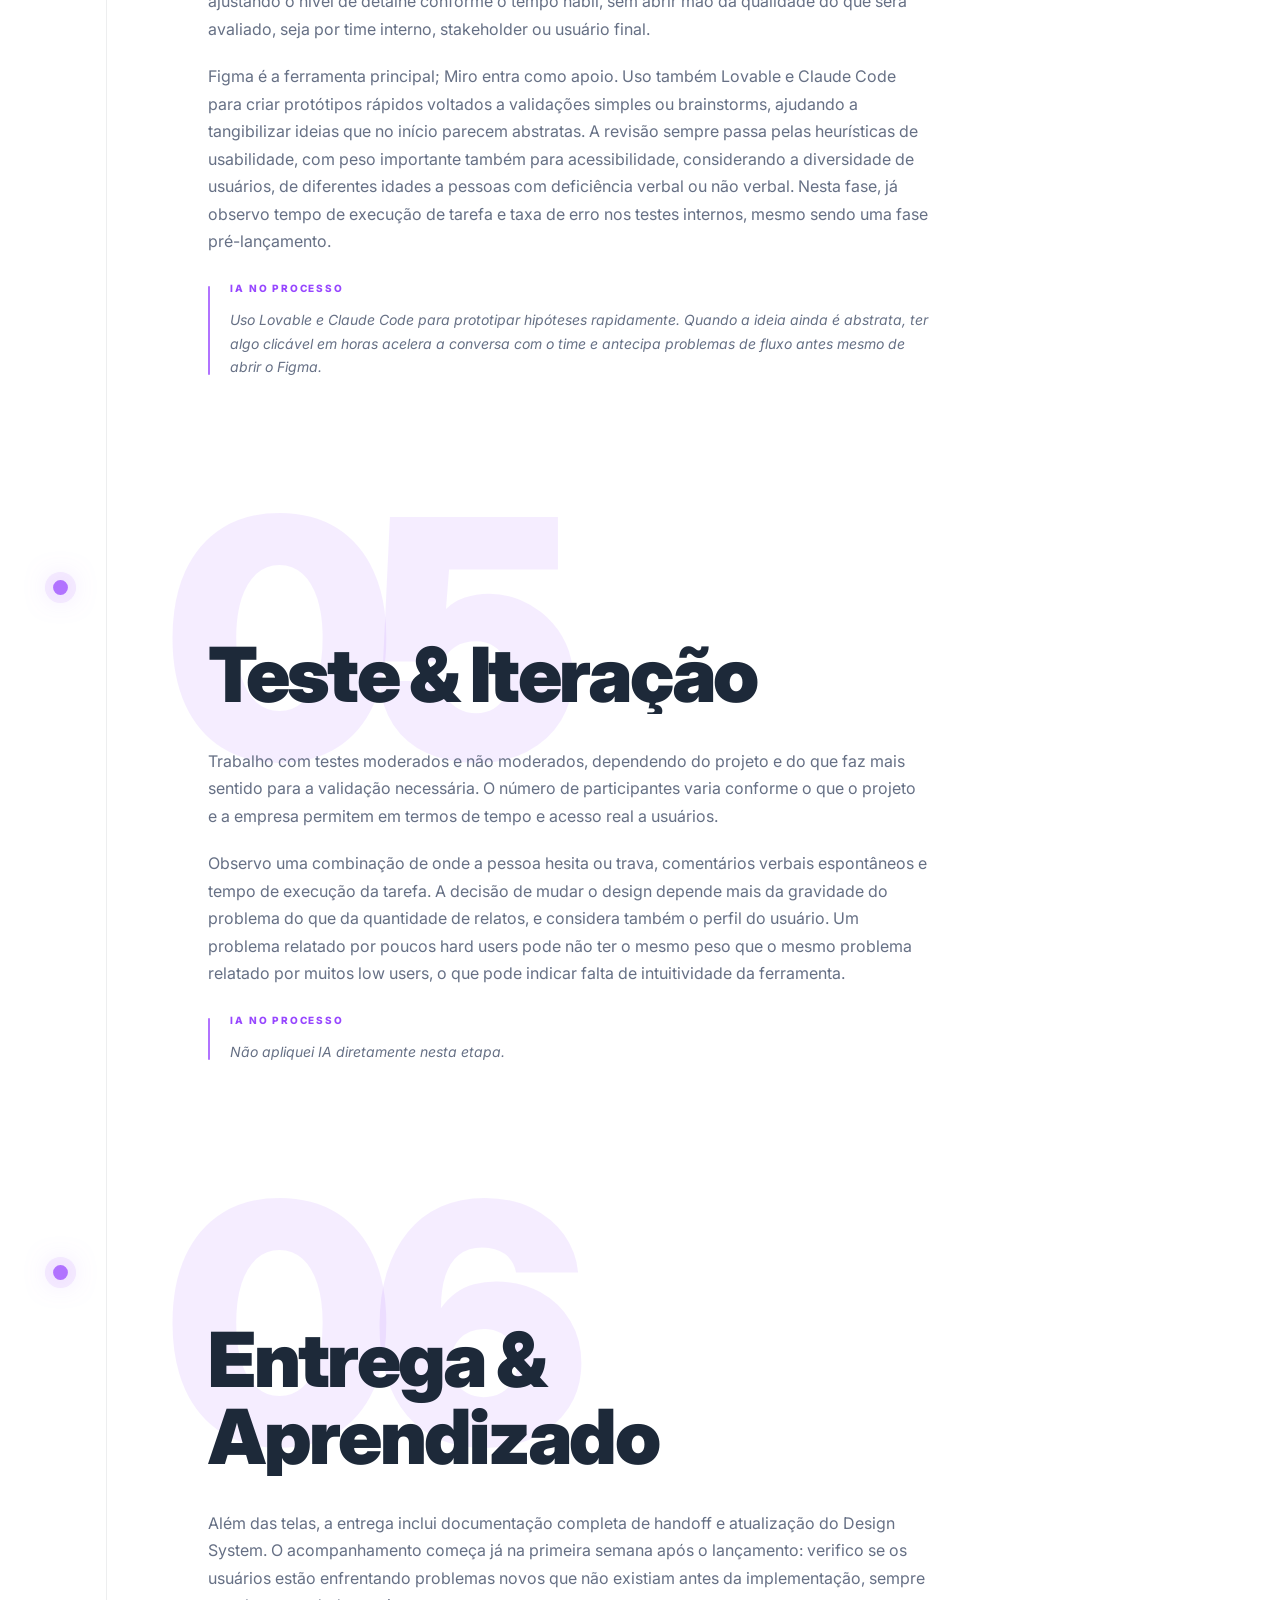
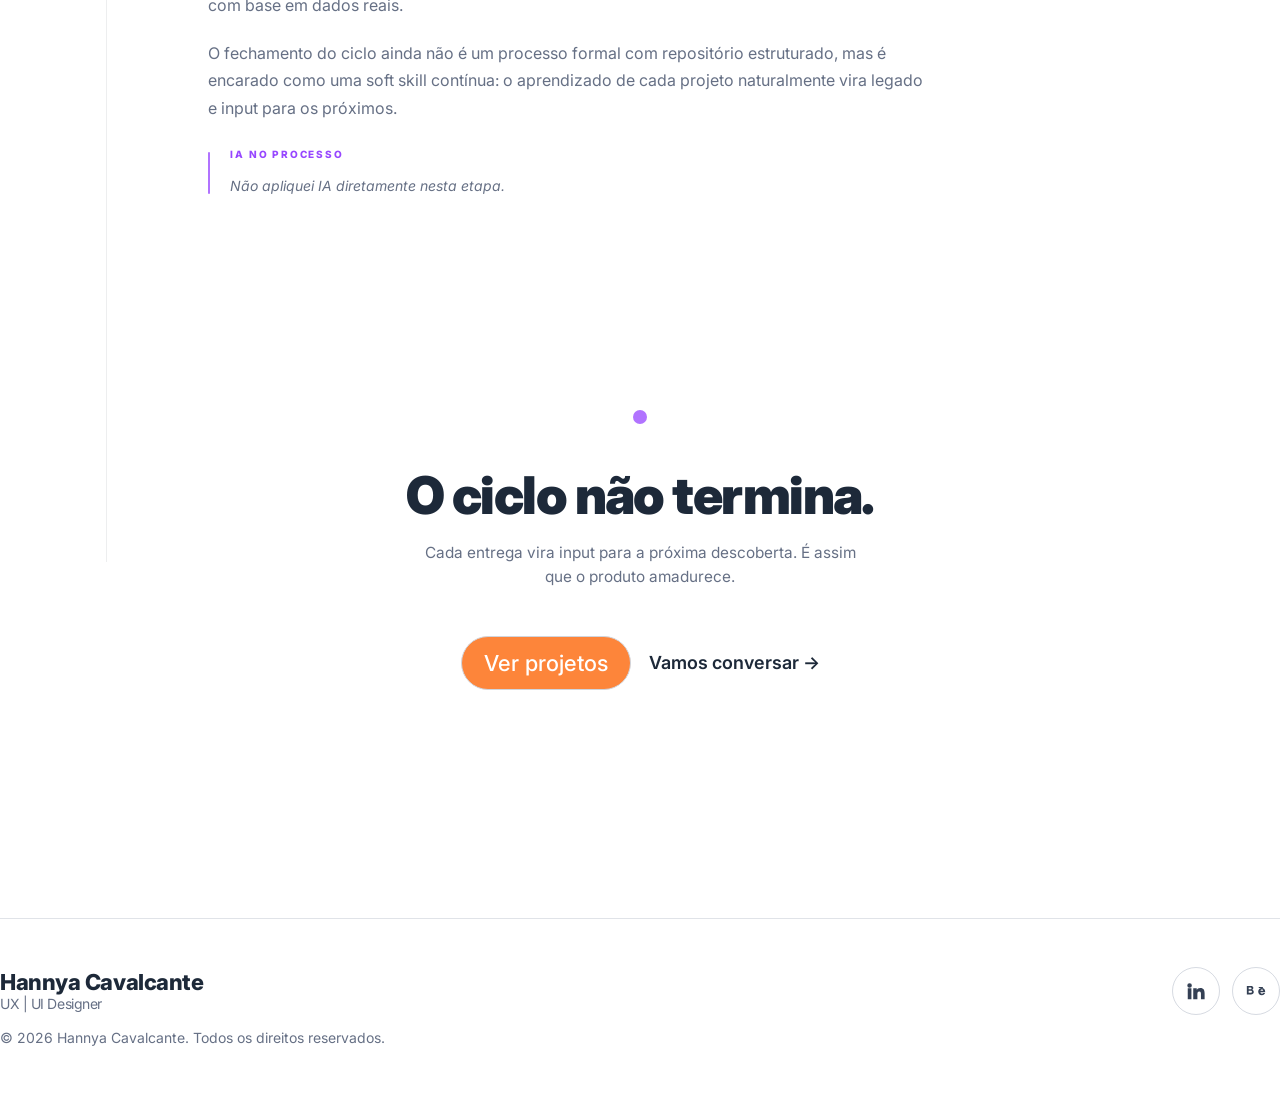
==== commit 4d7776ab: "content: ajustes de texto na pagina Processo - Remove os rotulos Etapa 0X dos capitulos e o CSS orfa" ====
--- a/processo.html
+++ b/processo.html
@@ -66,13 +66,15 @@
       <span class="proc-chapter__ghost" aria-hidden="true">01</span>
       <span class="proc-chapter__mark" aria-hidden="true"></span>
       <div class="proc-chapter__inner">
-        <p class="proc-chapter__kicker">Etapa 01</p>
         <h2 class="proc-chapter__title"><span data-i18n="proc.step1-title">Descoberta</span></h2>
         <p class="proc-chapter__text">
-          Começa com uma combinação de tendências de mercado, pedidos de stakeholder e observação da jornada atual do usuário — buscando entender se ela realmente atende às necessidades reais ou se há um gap a melhorar. Nem sempre é sobre criar algo novo: às vezes é repensar uma jornada existente, inserindo ou retirando elementos com base no que os próprios usuários mostram.
-        </p>
-        <p class="proc-chapter__text">
-          A análise parte das métricas e da revisão da jornada já existente, combinada com contato direto com o time de Customer Success ou Suporte, que tem relacionamento real com o cliente e enxerga padrões valiosos do dia a dia. O objetivo é chegar a respostas que movam métricas de conversão ou metas de negócio — gerando mudança real tanto para o usuário quanto para o stakeholder. Os artefatos resultantes são relatório de pesquisa, mapa de empatia e jornada do usuário.
+          Começa com uma combinação de tendências de mercado, pedidos de stakeholder e observação da jornada atual do usuário, buscando entender se ela realmente atende às necessidades reais ou se há um gap a melhorar. Nem sempre é sobre criar algo novo: às vezes é repensar uma jornada existente, inserindo ou retirando elementos com base no que os próprios usuários mostram.
+        </p>
+        <p class="proc-chapter__text">
+          O problema pode aparecer por várias vias. Pesquisas de NPS e CSAT costumam ser o primeiro sinal, mas a troca direta com o time de Suporte e com outros canais internos é o que dá contexto ao número e mostra o que está por trás dele.
+        </p>
+        <p class="proc-chapter__text">
+          A análise parte das métricas e da revisão da jornada já existente, combinada com contato direto com o time de Customer Success ou Suporte, que tem relacionamento real com o cliente e enxerga padrões valiosos do dia a dia. O objetivo é chegar a respostas que movam métricas de conversão ou metas de negócio, gerando mudança real tanto para o usuário quanto para o stakeholder. Os artefatos resultantes são relatório de pesquisa, mapa de empatia e jornada do usuário.
         </p>
         <div class="proc-ai">
           <span class="proc-ai__label" data-i18n="proc.ai-label">IA no processo</span>
@@ -86,10 +88,9 @@
       <span class="proc-chapter__ghost" aria-hidden="true">02</span>
       <span class="proc-chapter__mark" aria-hidden="true"></span>
       <div class="proc-chapter__inner">
-        <p class="proc-chapter__kicker">Etapa 02</p>
         <h2 class="proc-chapter__title"><span data-i18n="proc.step2-title">Definição do problema</span></h2>
         <p class="proc-chapter__text">
-          A análise parte diretamente do que gerou o problema — seja uma conversa com Suporte ou CS, seja a leitura da jornada do usuário no produto. A partir dos dados, identifico gaps no comportamento do cliente e oportunidades de simplificar a experiência, adicionando pontos de melhoria ao roadmap. Nem sempre significa desenvolver algo do zero: pequenos ajustes bem executados podem gerar mais engajamento do que grandes entregas.
+          A análise parte diretamente do que gerou o problema, seja uma conversa com Suporte ou CS, seja a leitura da jornada do usuário no produto. A partir dos dados, identifico gaps no comportamento do cliente e oportunidades de simplificar a experiência, adicionando pontos de melhoria ao roadmap. Nem sempre significa desenvolver algo do zero: pequenos ajustes bem executados podem gerar mais engajamento do que grandes entregas.
         </p>
         <p class="proc-chapter__text">
           A priorização é feita com base em como cada dor afeta o cliente de fato. Definida a ordem, a conversa com o time se estrutura dentro da trilha de scrum gerenciada pelo PM, que define próximos passos e prazos do projeto.
@@ -106,13 +107,12 @@
       <span class="proc-chapter__ghost" aria-hidden="true">03</span>
       <span class="proc-chapter__mark" aria-hidden="true"></span>
       <div class="proc-chapter__inner">
-        <p class="proc-chapter__kicker">Etapa 03</p>
         <h2 class="proc-chapter__title"><span data-i18n="proc.step3-title">Ideação ágil</span></h2>
         <p class="proc-chapter__text">
           Uma v1 só é lançada após um fluxo completo de validação: testes internos com protótipo de baixa fidelidade, validação com devs, designers e gerência, apresentação formal e lançamento controlado para alguns usuários reais. Só depois de tudo validado nas homologações internas é que parte para operação assistida.
         </p>
         <p class="proc-chapter__text">
-          Consigo pensar em soluções sozinha, mas reconheço valor real no brainstorm coletivo — o time traz visões diferentes de mercado e de produto. Quando os prazos apertam e isso não é possível, ainda assim busco garantir solidez e eficiência para o usuário final. Uma ideia sai da mesa quando não resolve a hipótese original que está sendo atacada, ou quando falta dado que sustente que ela é o caminho certo.
+          Consigo pensar em soluções sozinha, mas reconheço valor real no brainstorm coletivo, já que o time traz visões diferentes de mercado e de produto. Quando os prazos apertam e isso não é possível, ainda assim busco garantir solidez e eficiência para o usuário final. Uma ideia sai da mesa quando não resolve a hipótese original que está sendo atacada, ou quando falta dado que sustente que ela é o caminho certo.
         </p>
         <div class="proc-ai">
           <span class="proc-ai__label" data-i18n="proc.ai-label">IA no processo</span>
@@ -126,13 +126,12 @@
       <span class="proc-chapter__ghost" aria-hidden="true">04</span>
       <span class="proc-chapter__mark" aria-hidden="true"></span>
       <div class="proc-chapter__inner">
-        <p class="proc-chapter__kicker">Etapa 04</p>
         <h2 class="proc-chapter__title"><span data-i18n="proc.step4-title">Prototipação</span></h2>
         <p class="proc-chapter__text">
-          Independente do prazo disponível, o objetivo é sempre entregar materiais de boa qualidade, ajustando o nível de detalhe conforme o tempo hábil — sem abrir mão da qualidade do que será avaliado, seja por time interno, stakeholder ou usuário final.
-        </p>
-        <p class="proc-chapter__text">
-          Figma é a ferramenta principal; Miro entra como apoio. Uso também Lovable e Claude Code para criar protótipos rápidos voltados a validações simples ou brainstorms, ajudando a tangibilizar ideias que no início parecem abstratas. A revisão sempre passa pelas heurísticas de usabilidade, com peso importante também para acessibilidade, considerando a diversidade de usuários — diferentes idades e pessoas com deficiência verbal ou não verbal. Nesta fase, já observo tempo de execução de tarefa e taxa de erro nos testes internos, mesmo sendo uma fase pré-lançamento.
+          Independente do prazo disponível, o objetivo é sempre entregar materiais de boa qualidade, ajustando o nível de detalhe conforme o tempo hábil, sem abrir mão da qualidade do que será avaliado, seja por time interno, stakeholder ou usuário final.
+        </p>
+        <p class="proc-chapter__text">
+          Figma é a ferramenta principal; Miro entra como apoio. Uso também Lovable e Claude Code para criar protótipos rápidos voltados a validações simples ou brainstorms, ajudando a tangibilizar ideias que no início parecem abstratas. A revisão sempre passa pelas heurísticas de usabilidade, com peso importante também para acessibilidade, considerando a diversidade de usuários, de diferentes idades a pessoas com deficiência verbal ou não verbal. Nesta fase, já observo tempo de execução de tarefa e taxa de erro nos testes internos, mesmo sendo uma fase pré-lançamento.
         </p>
         <div class="proc-ai">
           <span class="proc-ai__label" data-i18n="proc.ai-label">IA no processo</span>
@@ -146,13 +145,12 @@
       <span class="proc-chapter__ghost" aria-hidden="true">05</span>
       <span class="proc-chapter__mark" aria-hidden="true"></span>
       <div class="proc-chapter__inner">
-        <p class="proc-chapter__kicker">Etapa 05</p>
         <h2 class="proc-chapter__title"><span data-i18n="proc.step5-title">Teste &amp; Iteração</span></h2>
         <p class="proc-chapter__text">
           Trabalho com testes moderados e não moderados, dependendo do projeto e do que faz mais sentido para a validação necessária. O número de participantes varia conforme o que o projeto e a empresa permitem em termos de tempo e acesso real a usuários.
         </p>
         <p class="proc-chapter__text">
-          Observo uma combinação de onde a pessoa hesita ou trava, comentários verbais espontâneos e tempo de execução da tarefa. A decisão de mudar o design depende mais da gravidade do problema do que da quantidade de relatos — e considera o perfil do usuário. Um problema relatado por poucos hard users pode não ter o mesmo peso que o mesmo problema relatado por muitos low users, o que pode indicar falta de intuitividade da ferramenta.
+          Observo uma combinação de onde a pessoa hesita ou trava, comentários verbais espontâneos e tempo de execução da tarefa. A decisão de mudar o design depende mais da gravidade do problema do que da quantidade de relatos, e considera também o perfil do usuário. Um problema relatado por poucos hard users pode não ter o mesmo peso que o mesmo problema relatado por muitos low users, o que pode indicar falta de intuitividade da ferramenta.
         </p>
         <div class="proc-ai">
           <span class="proc-ai__label" data-i18n="proc.ai-label">IA no processo</span>
@@ -166,7 +164,6 @@
       <span class="proc-chapter__ghost" aria-hidden="true">06</span>
       <span class="proc-chapter__mark" aria-hidden="true"></span>
       <div class="proc-chapter__inner">
-        <p class="proc-chapter__kicker">Etapa 06</p>
         <h2 class="proc-chapter__title"><span data-i18n="proc.step6-title">Entrega &amp; Aprendizado</span></h2>
         <p class="proc-chapter__text">
           Além das telas, a entrega inclui documentação completa de handoff e atualização do Design System. O acompanhamento começa já na primeira semana após o lançamento: verifico se os usuários estão enfrentando problemas novos que não existiam antes da implementação, sempre com base em dados reais.
--- a/styles.css
+++ b/styles.css
@@ -1493,31 +1493,6 @@
 }
 
 /* Kicker: linha + etapa */
-.proc-chapter__kicker {
-  display: flex;
-  align-items: center;
-  gap: 12px;
-  margin-bottom: 14px;
-  font-size: 11px;
-  font-weight: 700;
-  letter-spacing: 0.22em;
-  text-transform: uppercase;
-  color: var(--primary-strong);
-  opacity: 0;
-  transform: translateX(-14px);
-  transition: opacity 0.7s 0.1s cubic-bezier(0.16,1,0.3,1),
-              transform 0.7s 0.1s cubic-bezier(0.16,1,0.3,1);
-}
-.proc-chapter.is-lit .proc-chapter__kicker { opacity: 1; transform: none; }
-.proc-chapter__kicker::before {
-  content: '';
-  width: 0;
-  height: 1px;
-  background: var(--primary);
-  transition: width 0.8s 0.25s cubic-bezier(0.16,1,0.3,1);
-}
-.proc-chapter.is-lit .proc-chapter__kicker::before { width: 32px; }
-
 /* Título com máscara de revelação */
 .proc-chapter__title {
   font-size: clamp(34px, 6.2vw, 76px);
@@ -1642,13 +1617,12 @@
 /* Reduced motion */
 @media (prefers-reduced-motion: reduce) {
   .reveal, .reveal--left, .reveal--right, .reveal--zoom, .reveal--blur,
-  .proc-chapter__ghost, .proc-chapter__kicker, .proc-chapter__title span,
+  .proc-chapter__ghost, .proc-chapter__title span,
   .proc-chapter__text, .proc-ai, .proc-ai::before, .proc-end {
     opacity: 1 !important;
     transform: none !important;
     transition: none !important;
   }
-  .proc-chapter__kicker::before { width: 32px !important; }
   .proc-path__fill { transition: none; }
   .proc-end__orb { animation: none; }
 }
@@ -1665,7 +1639,6 @@
   }
   .proc-chapter__mark { left: -19px; top: clamp(62px, 12vh, 92px); }
   .proc-chapter__title { font-size: clamp(28px, 8.5vw, 44px); }
-  .proc-chapter__kicker { font-size: 10px; letter-spacing: 0.16em; }
   .proc-end__cta { flex-direction: column; gap: 14px; }
 }
 
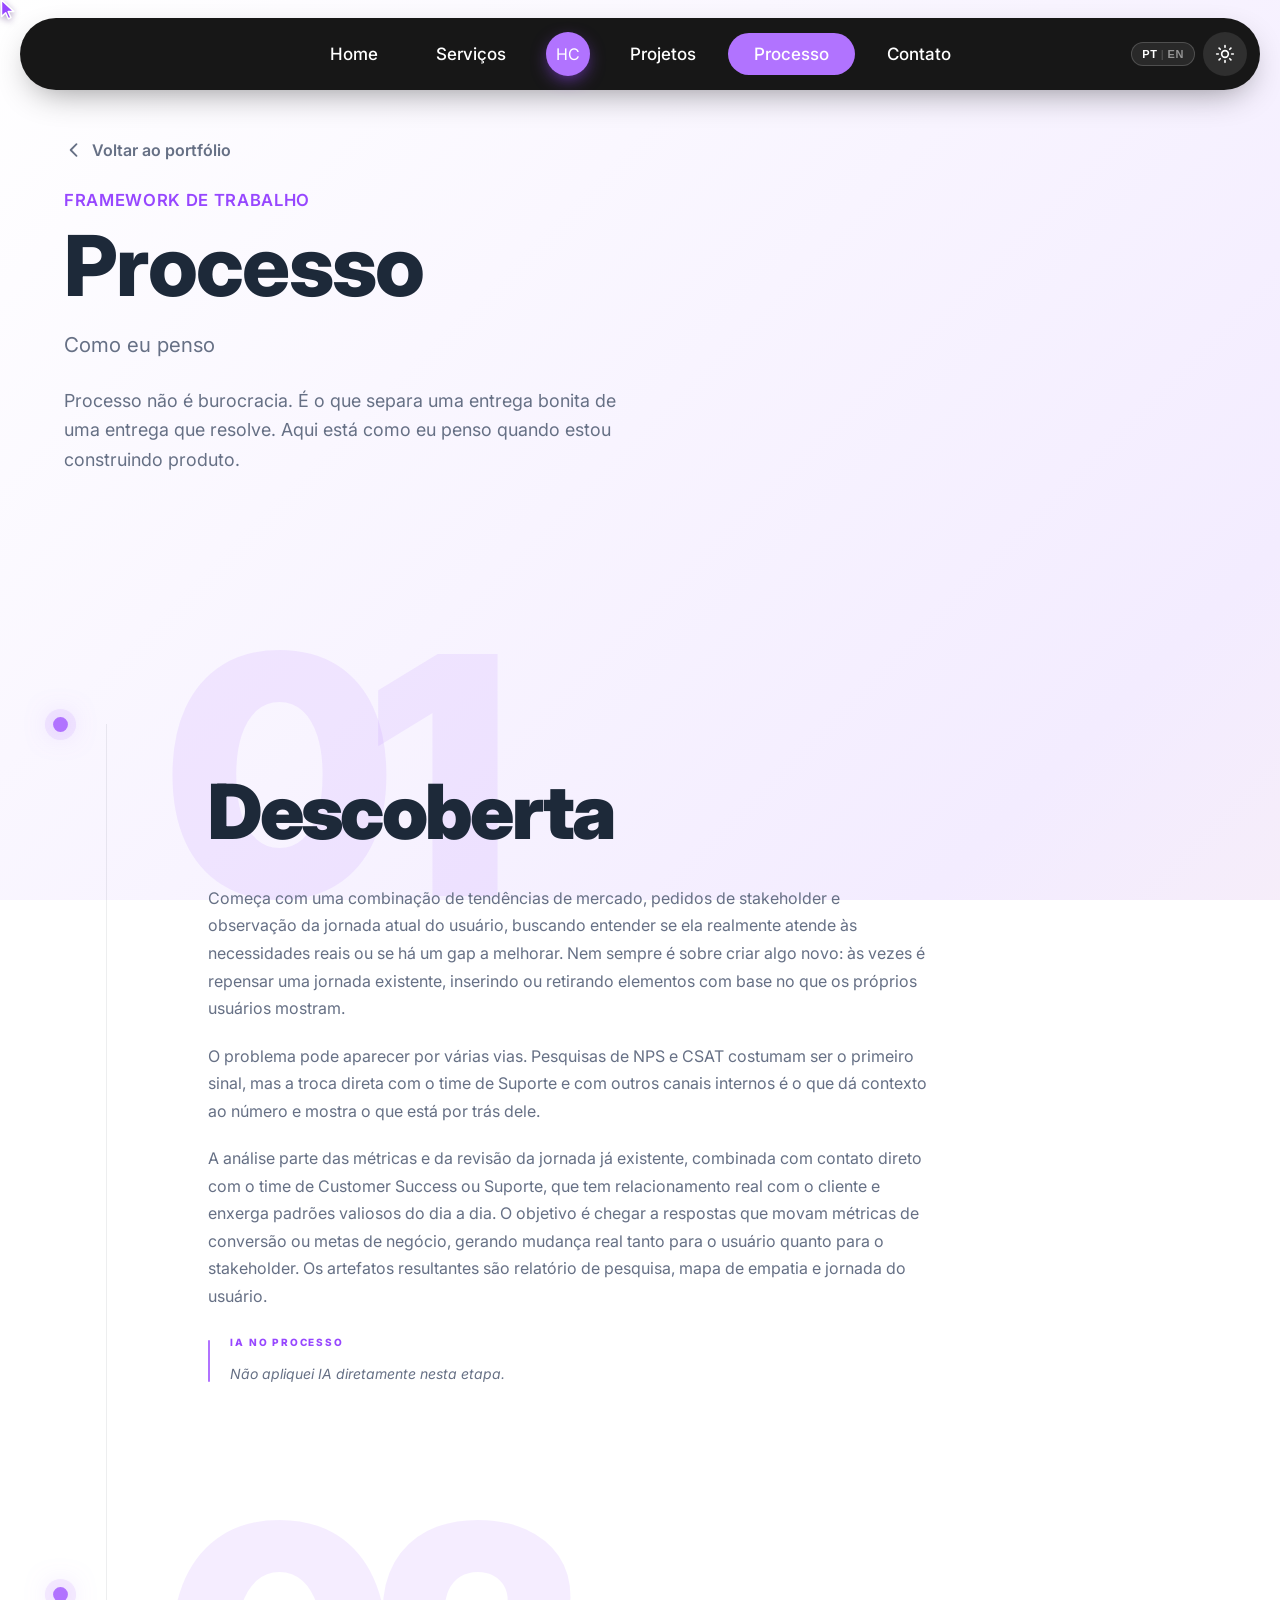
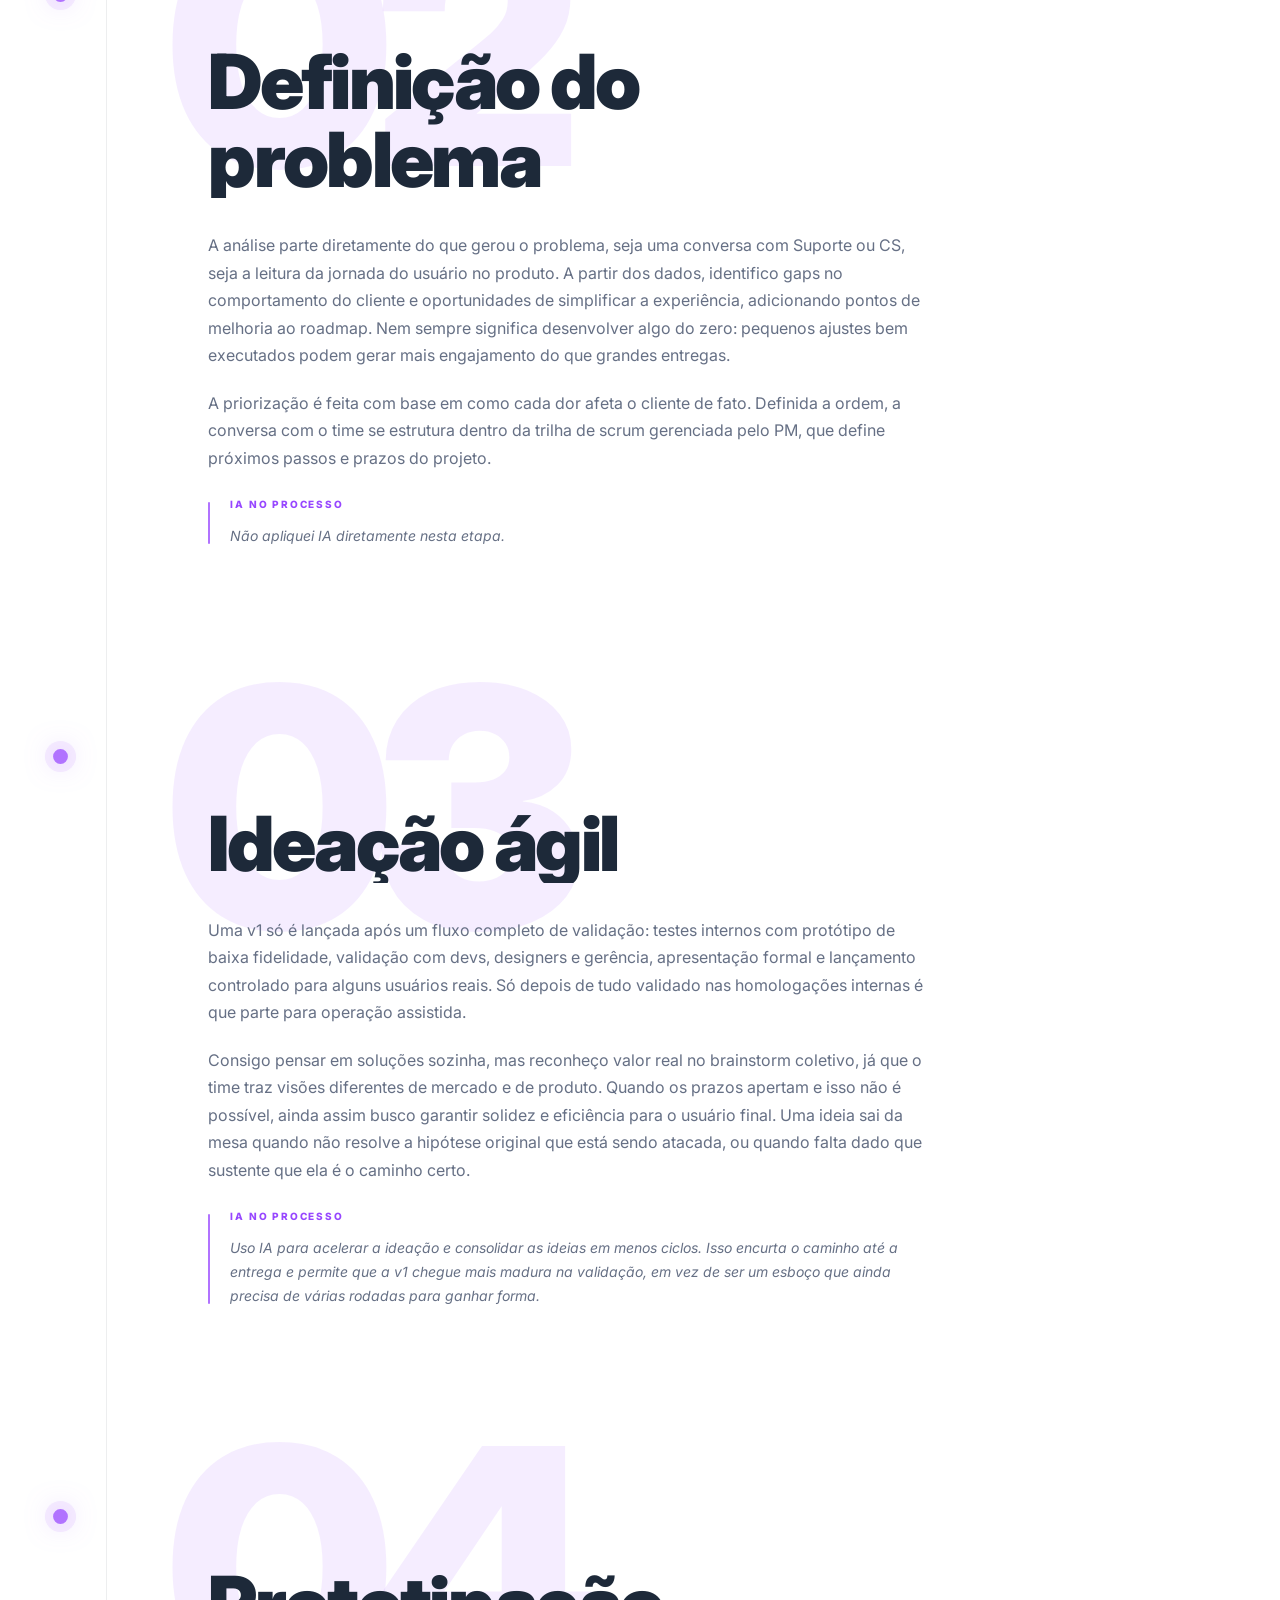
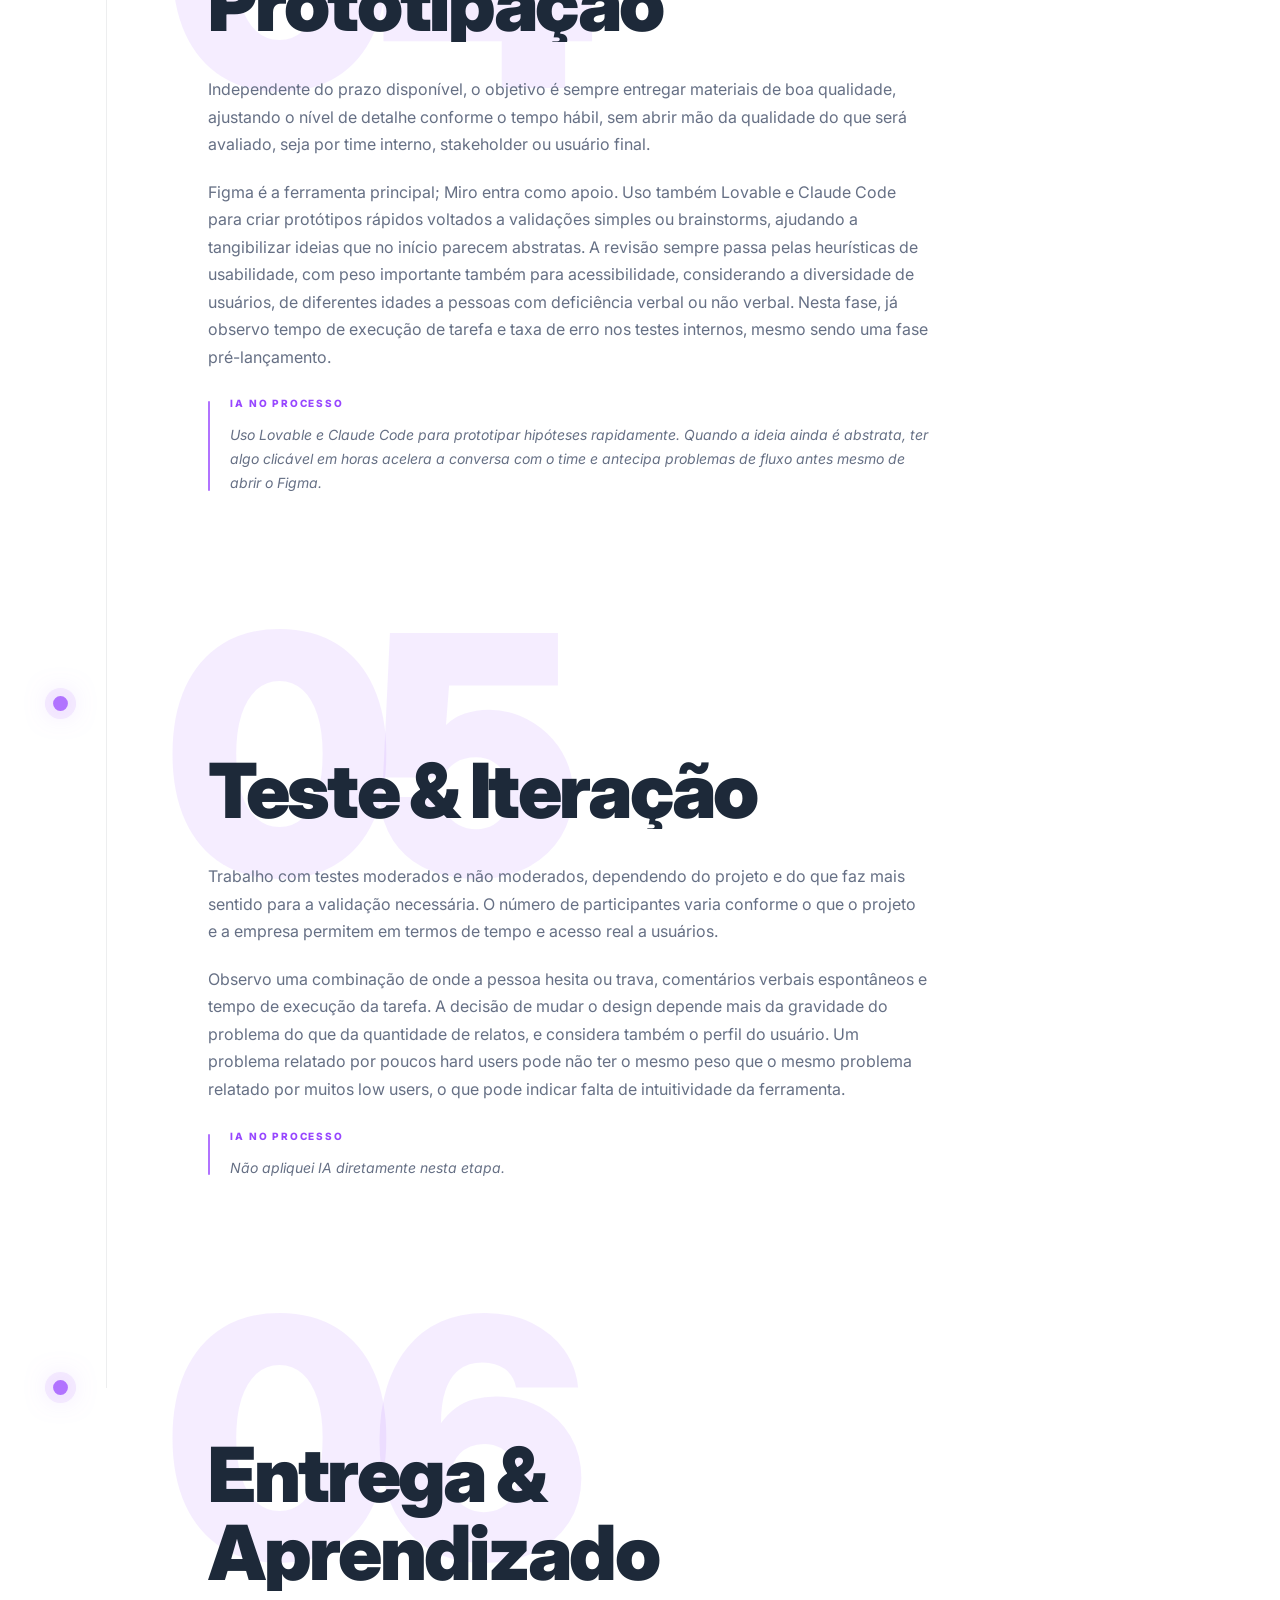
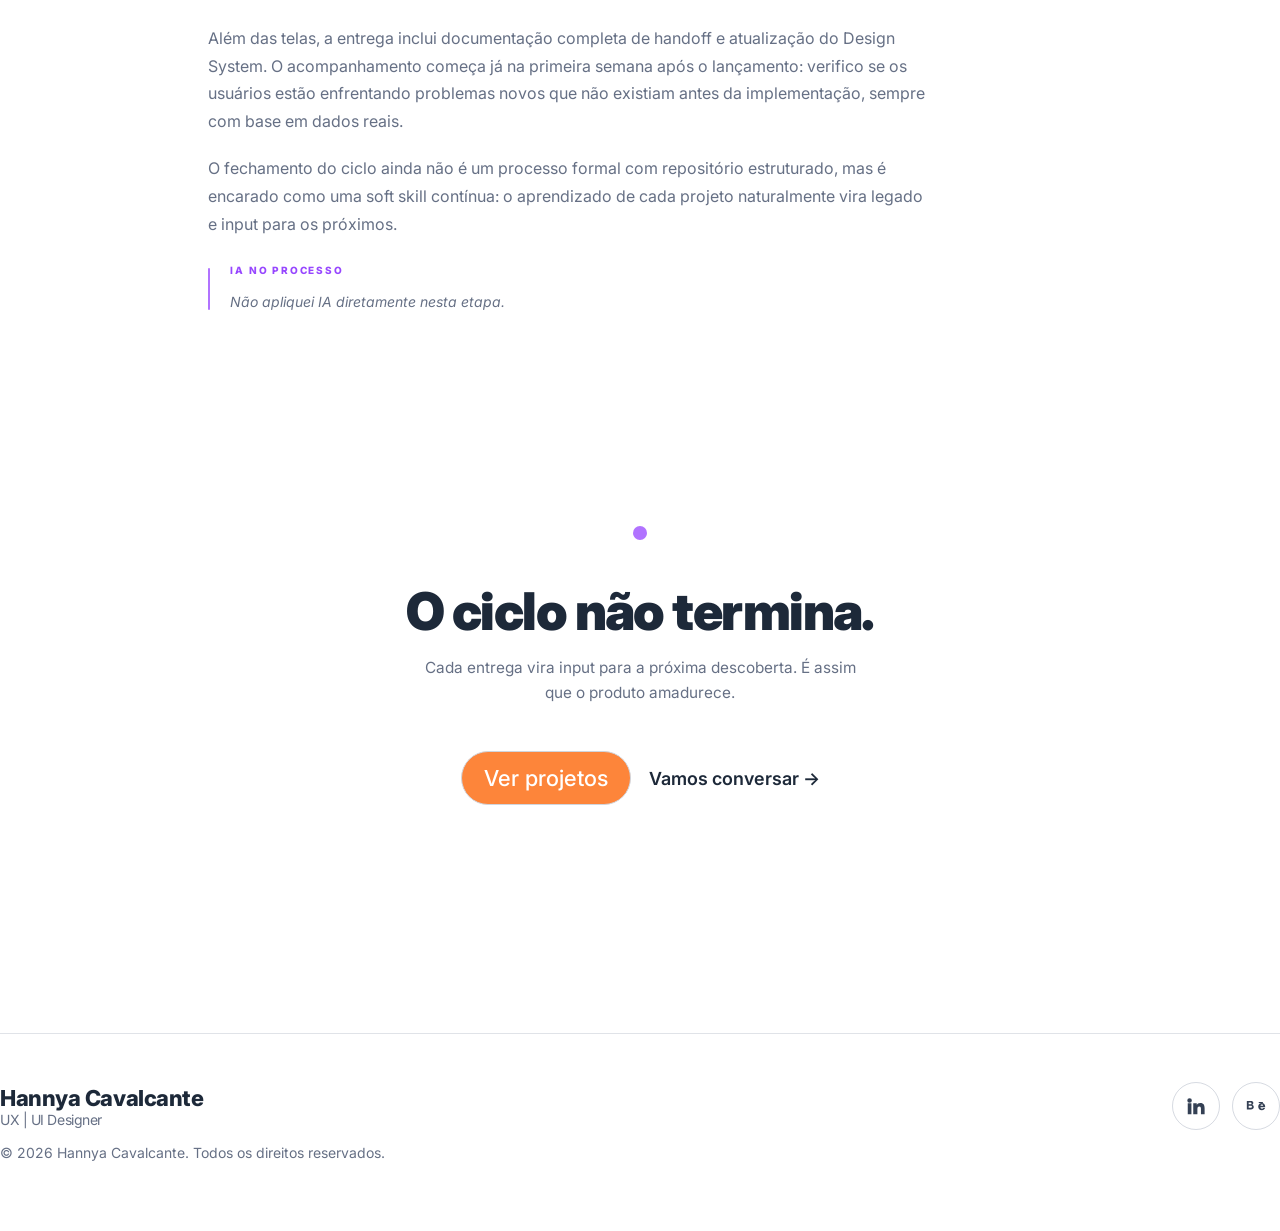
==== commit 4f0374c2: "content: descreve o uso de IA na etapa de Ideacao agil Substitui o "nao apliquei IA" da etapa 03 pel" ====
--- a/processo.html
+++ b/processo.html
@@ -116,7 +116,7 @@
         </p>
         <div class="proc-ai">
           <span class="proc-ai__label" data-i18n="proc.ai-label">IA no processo</span>
-          <p class="proc-ai__text">Não apliquei IA diretamente nesta etapa.</p>
+          <p class="proc-ai__text">Uso IA para acelerar a ideação e consolidar as ideias em menos ciclos. Isso encurta o caminho até a entrega e permite que a v1 chegue mais madura na validação, em vez de ser um esboço que ainda precisa de várias rodadas para ganhar forma.</p>
         </div>
       </div>
     </section>
--- a/styles.css
+++ b/styles.css
@@ -1403,18 +1403,22 @@
    ============================================================ */
 
 .proc {
+  /* usados para alinhar a trilha ao primeiro marcador */
+  --proc-pad-top: clamp(64px, 10vw, 132px);
+  --proc-mark-top: clamp(78px, 13vh, 142px);
+
   position: relative;
   max-width: 1180px;
   margin: 0 auto;
-  padding: clamp(20px, 5vw, 60px) clamp(20px, 5vw, 56px) clamp(80px, 10vw, 140px);
-}
-
-/* Trilha vertical contínua */
+  padding: var(--proc-pad-top) clamp(20px, 5vw, 56px) clamp(80px, 10vw, 140px);
+}
+
+/* Trilha vertical contínua — começa no 1º marcador e termina no último */
 .proc-path {
   position: absolute;
   left: clamp(20px, 5vw, 56px);
-  top: 0;
-  bottom: clamp(180px, 20vw, 260px);
+  top: calc(var(--proc-pad-top) + var(--proc-mark-top) + 5px);
+  bottom: clamp(250px, 28vw, 350px);
   width: 1px;
   background: color-mix(in srgb, var(--text-900) 8%, transparent);
 }
@@ -1467,7 +1471,7 @@
 .proc-chapter__mark {
   position: absolute;
   left: calc(clamp(20px, 5vw, 56px) - clamp(48px, 8vw, 120px) - 5px);
-  top: clamp(78px, 13vh, 142px);
+  top: var(--proc-mark-top);
   width: 11px;
   height: 11px;
   border-radius: 50%;
@@ -1629,15 +1633,19 @@
 
 /* Mobile */
 @media (max-width: 700px) {
-  .proc { padding: 8px 20px clamp(60px, 12vw, 90px); }
-  .proc-path { left: 20px; bottom: clamp(150px, 30vw, 200px); }
+  .proc {
+    --proc-pad-top: clamp(36px, 9vw, 60px);
+    --proc-mark-top: clamp(62px, 12vh, 92px);
+    padding: var(--proc-pad-top) 20px clamp(60px, 12vw, 90px);
+  }
+  .proc-path { left: 20px; bottom: clamp(190px, 38vw, 250px); }
   .proc-chapter { padding: clamp(56px, 11vh, 84px) 0 clamp(34px, 6vh, 52px) 34px; }
   .proc-chapter__ghost {
     left: 22px;
     top: clamp(20px, 4vh, 40px);
     font-size: clamp(110px, 40vw, 190px);
   }
-  .proc-chapter__mark { left: -19px; top: clamp(62px, 12vh, 92px); }
+  .proc-chapter__mark { left: -19px; }
   .proc-chapter__title { font-size: clamp(28px, 8.5vw, 44px); }
   .proc-end__cta { flex-direction: column; gap: 14px; }
 }
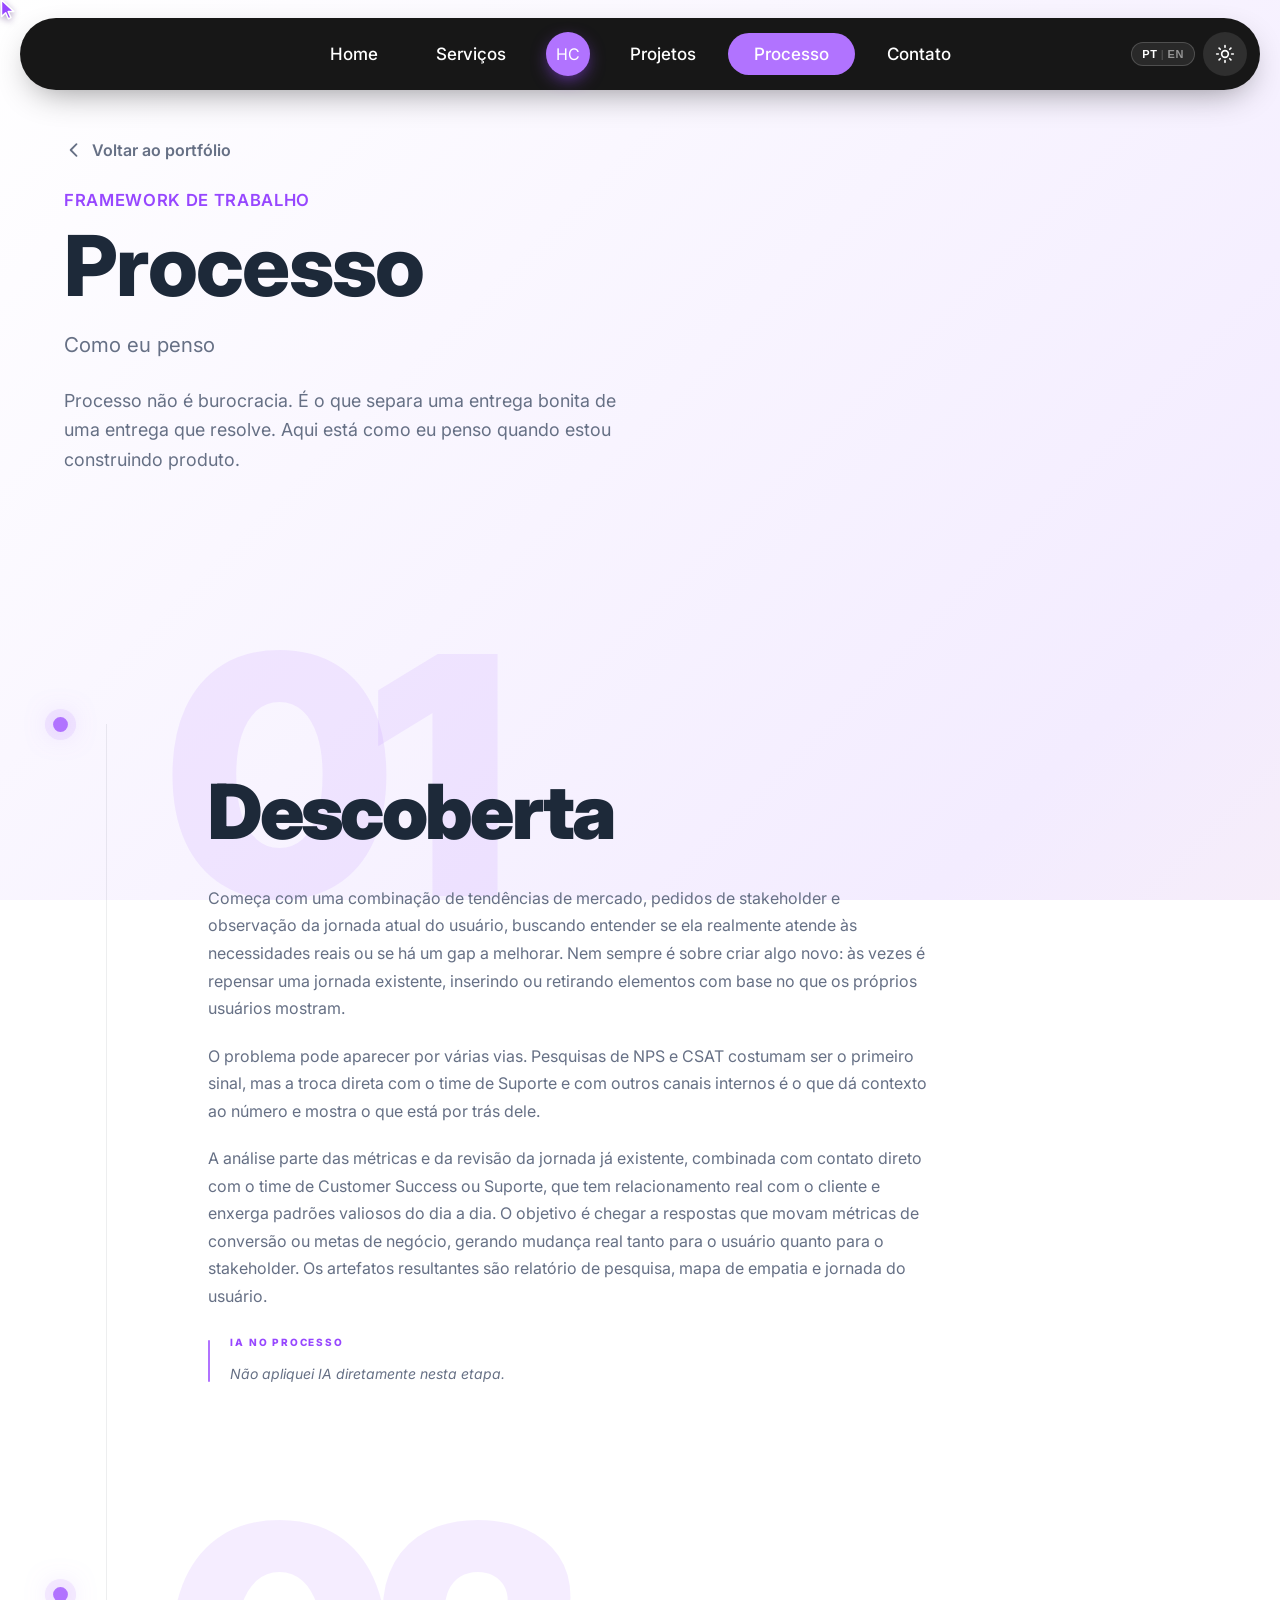
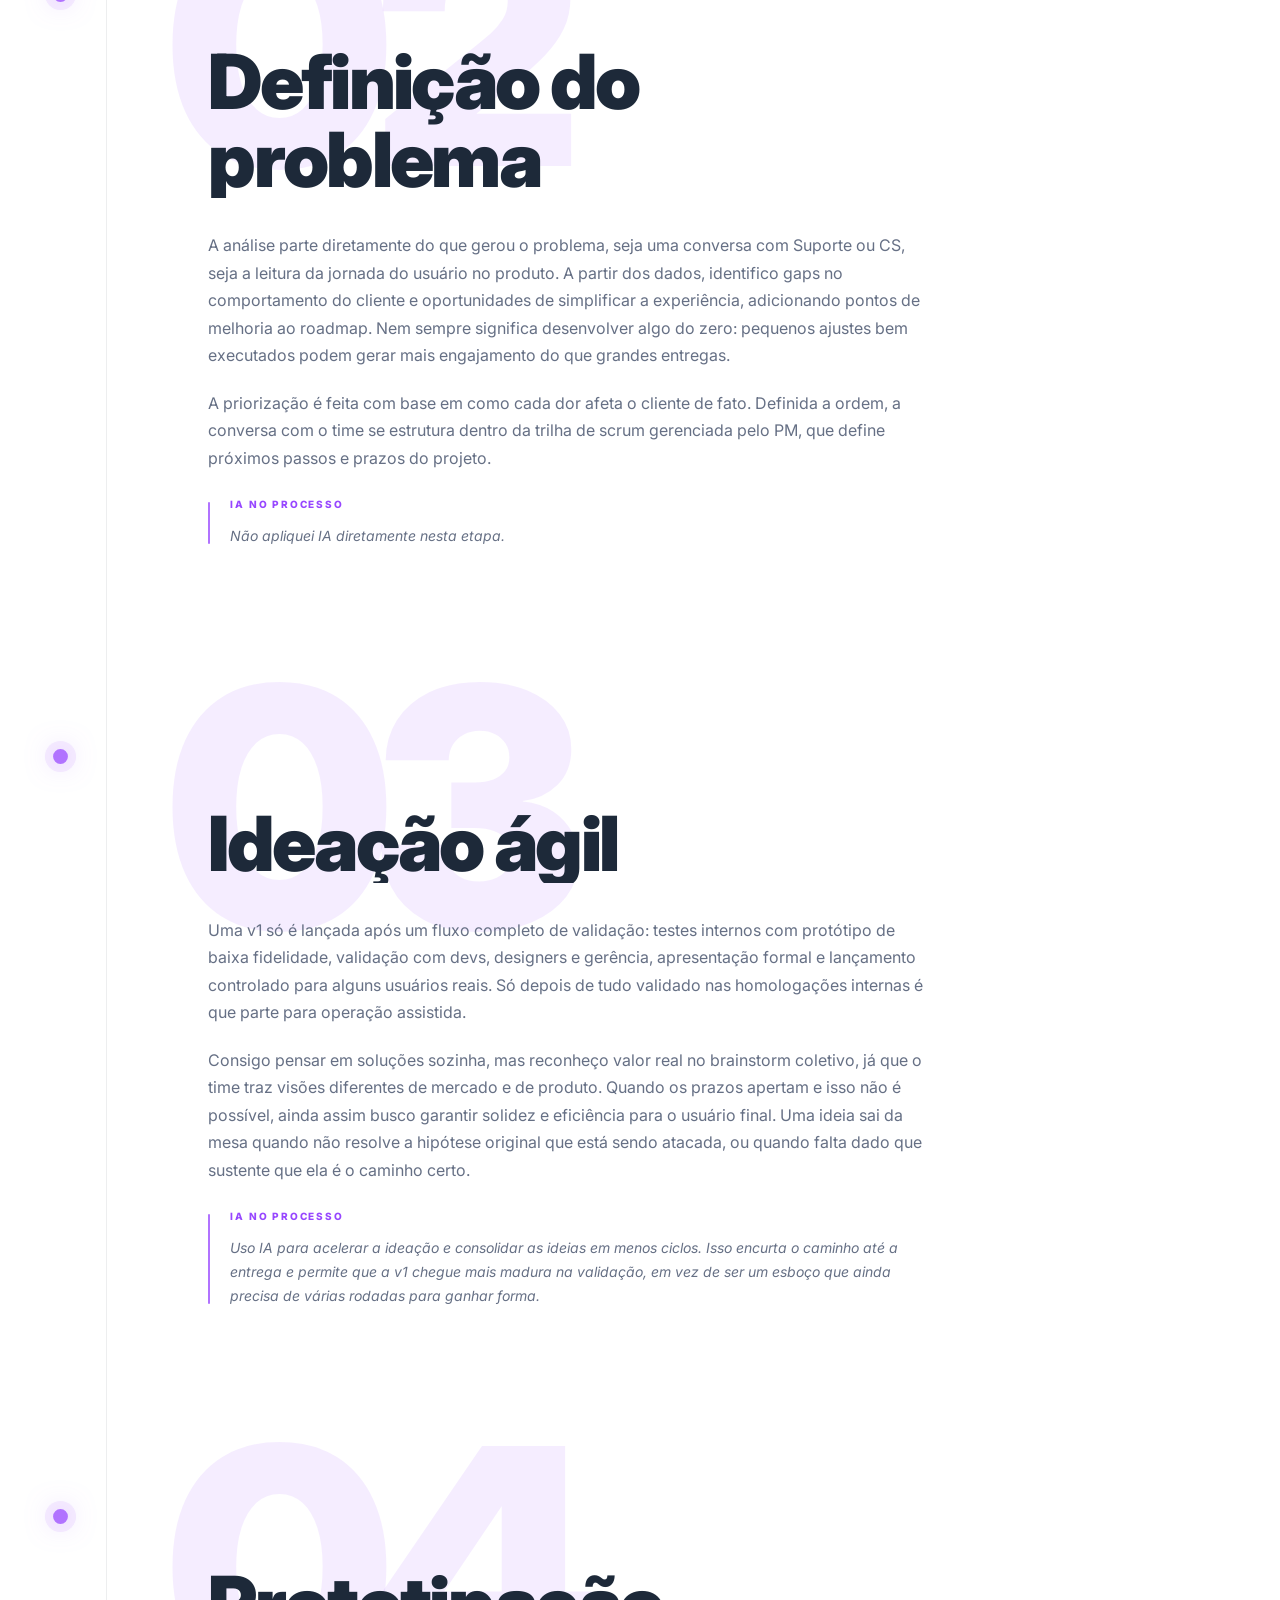
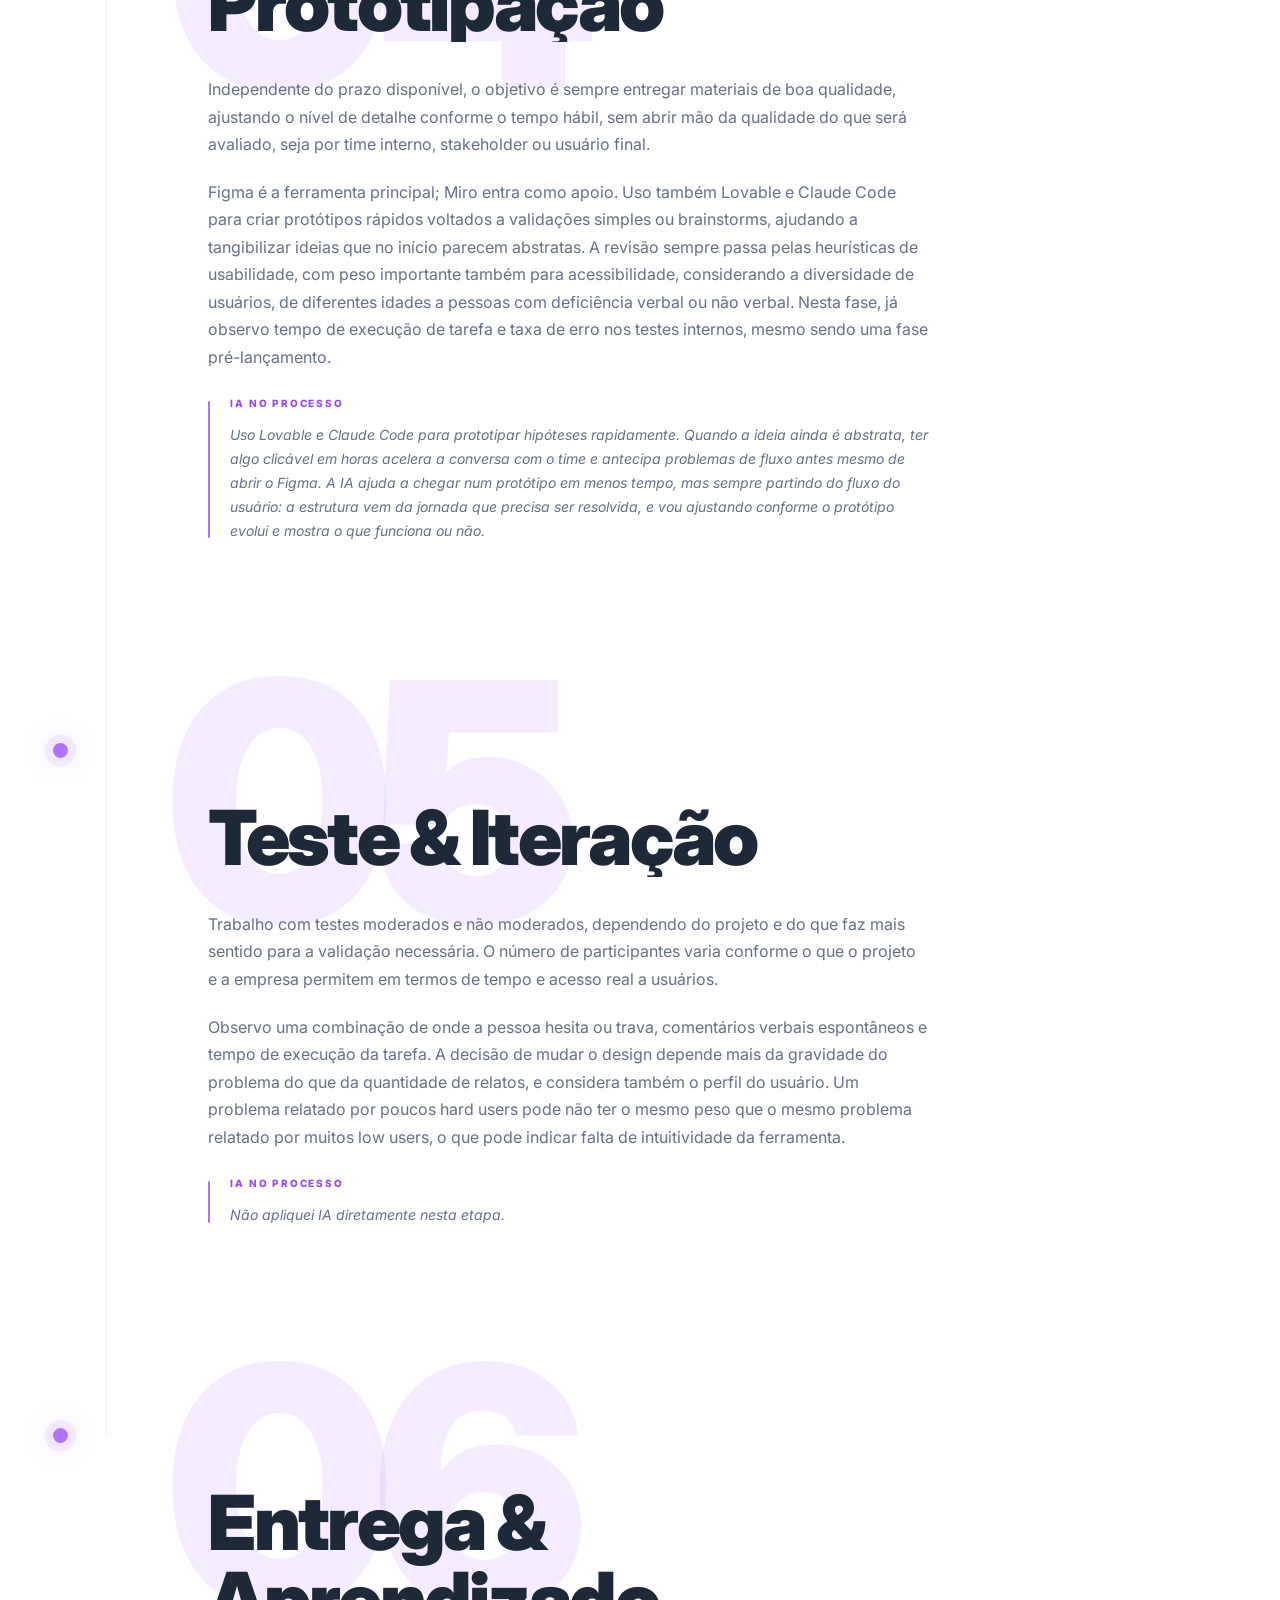
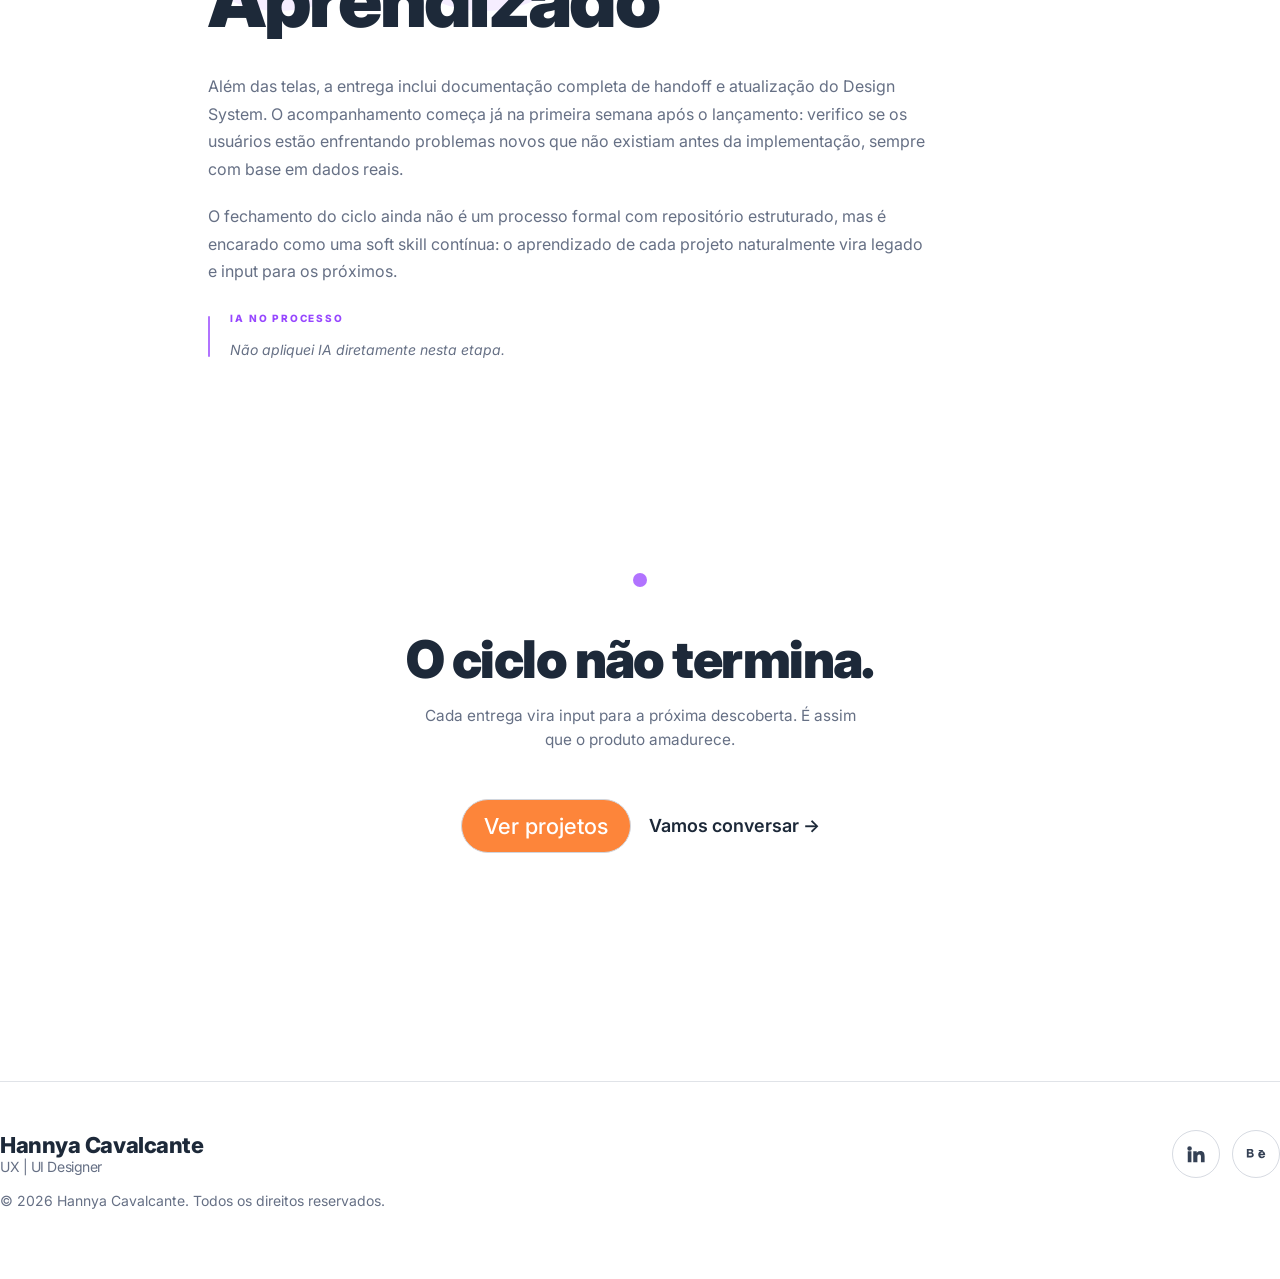
==== commit 8a04f2d1: "content: complementa o uso de IA na etapa de Prototipacao Acrescenta que a IA encurta o tempo ate o " ====
--- a/processo.html
+++ b/processo.html
@@ -135,7 +135,7 @@
         </p>
         <div class="proc-ai">
           <span class="proc-ai__label" data-i18n="proc.ai-label">IA no processo</span>
-          <p class="proc-ai__text">Uso Lovable e Claude Code para prototipar hipóteses rapidamente. Quando a ideia ainda é abstrata, ter algo clicável em horas acelera a conversa com o time e antecipa problemas de fluxo antes mesmo de abrir o Figma.</p>
+          <p class="proc-ai__text">Uso Lovable e Claude Code para prototipar hipóteses rapidamente. Quando a ideia ainda é abstrata, ter algo clicável em horas acelera a conversa com o time e antecipa problemas de fluxo antes mesmo de abrir o Figma. A IA ajuda a chegar num protótipo em menos tempo, mas sempre partindo do fluxo do usuário: a estrutura vem da jornada que precisa ser resolvida, e vou ajustando conforme o protótipo evolui e mostra o que funciona ou não.</p>
         </div>
       </div>
     </section>
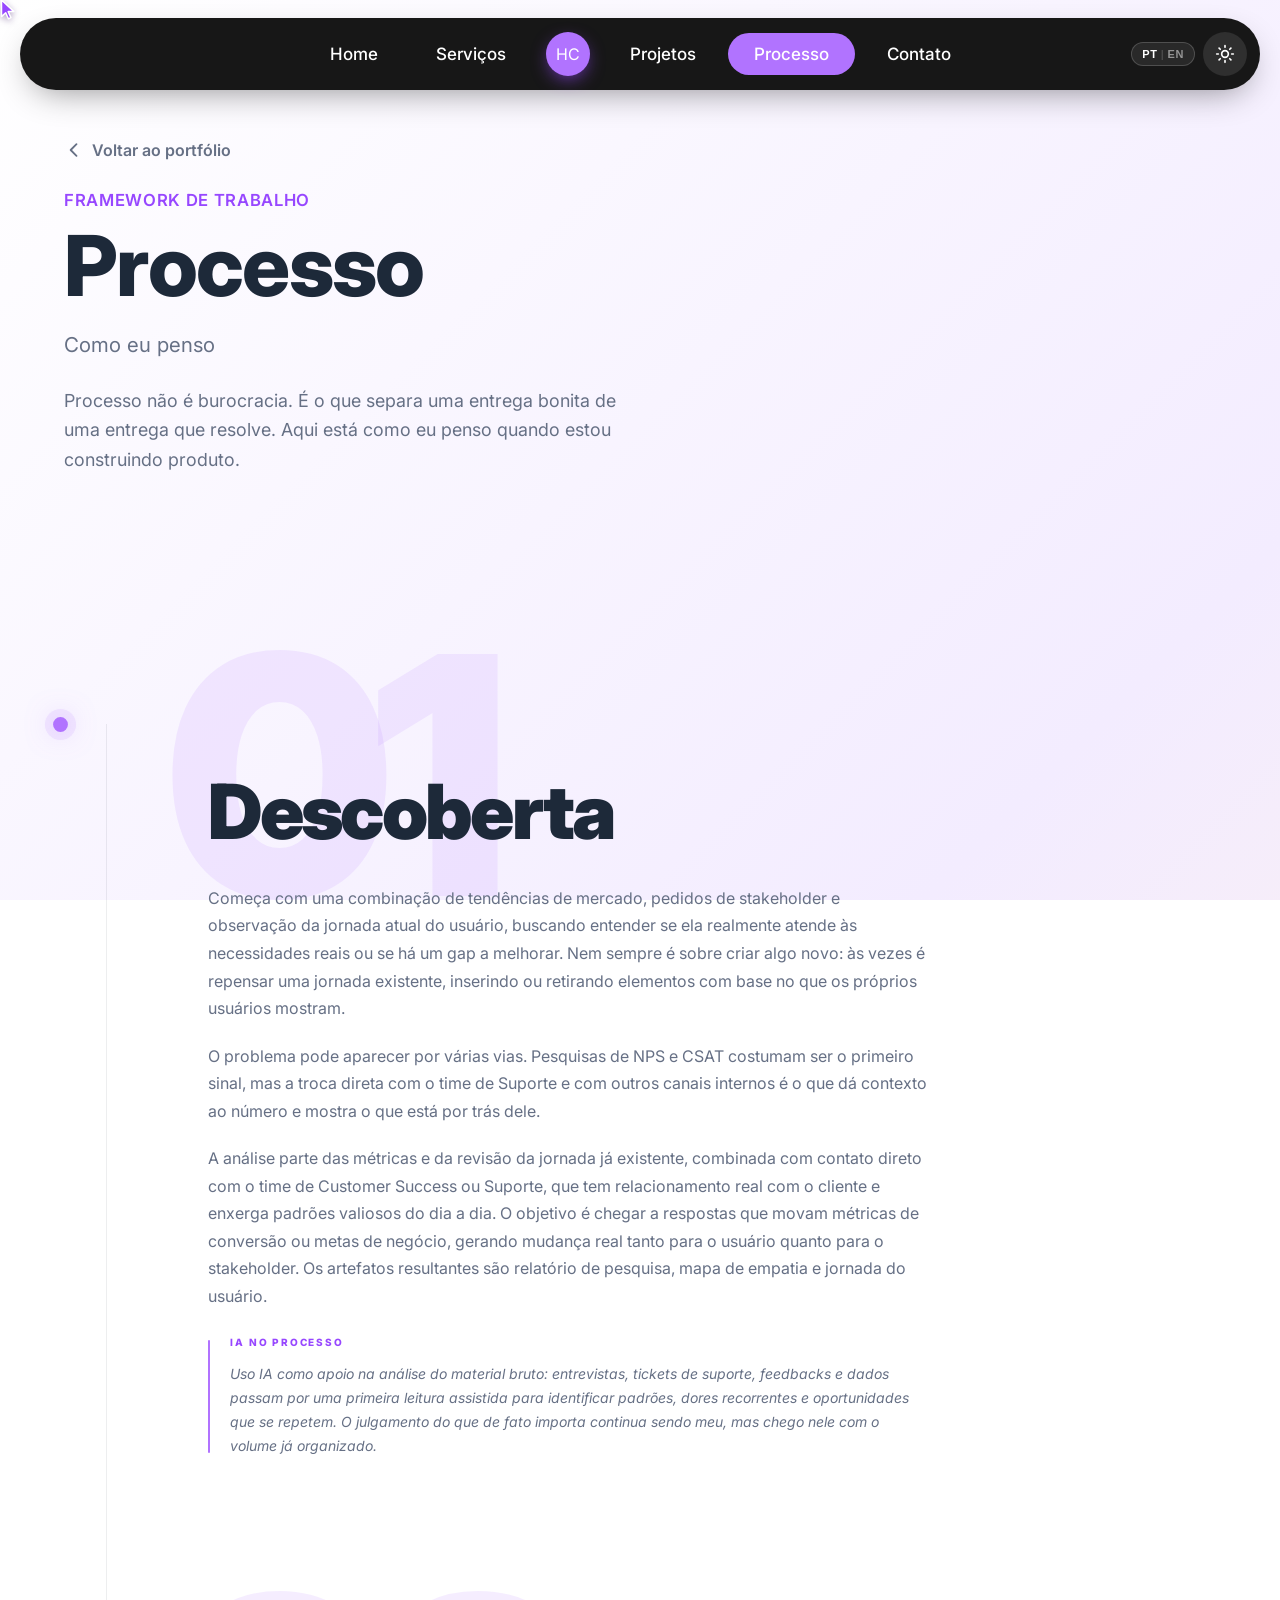
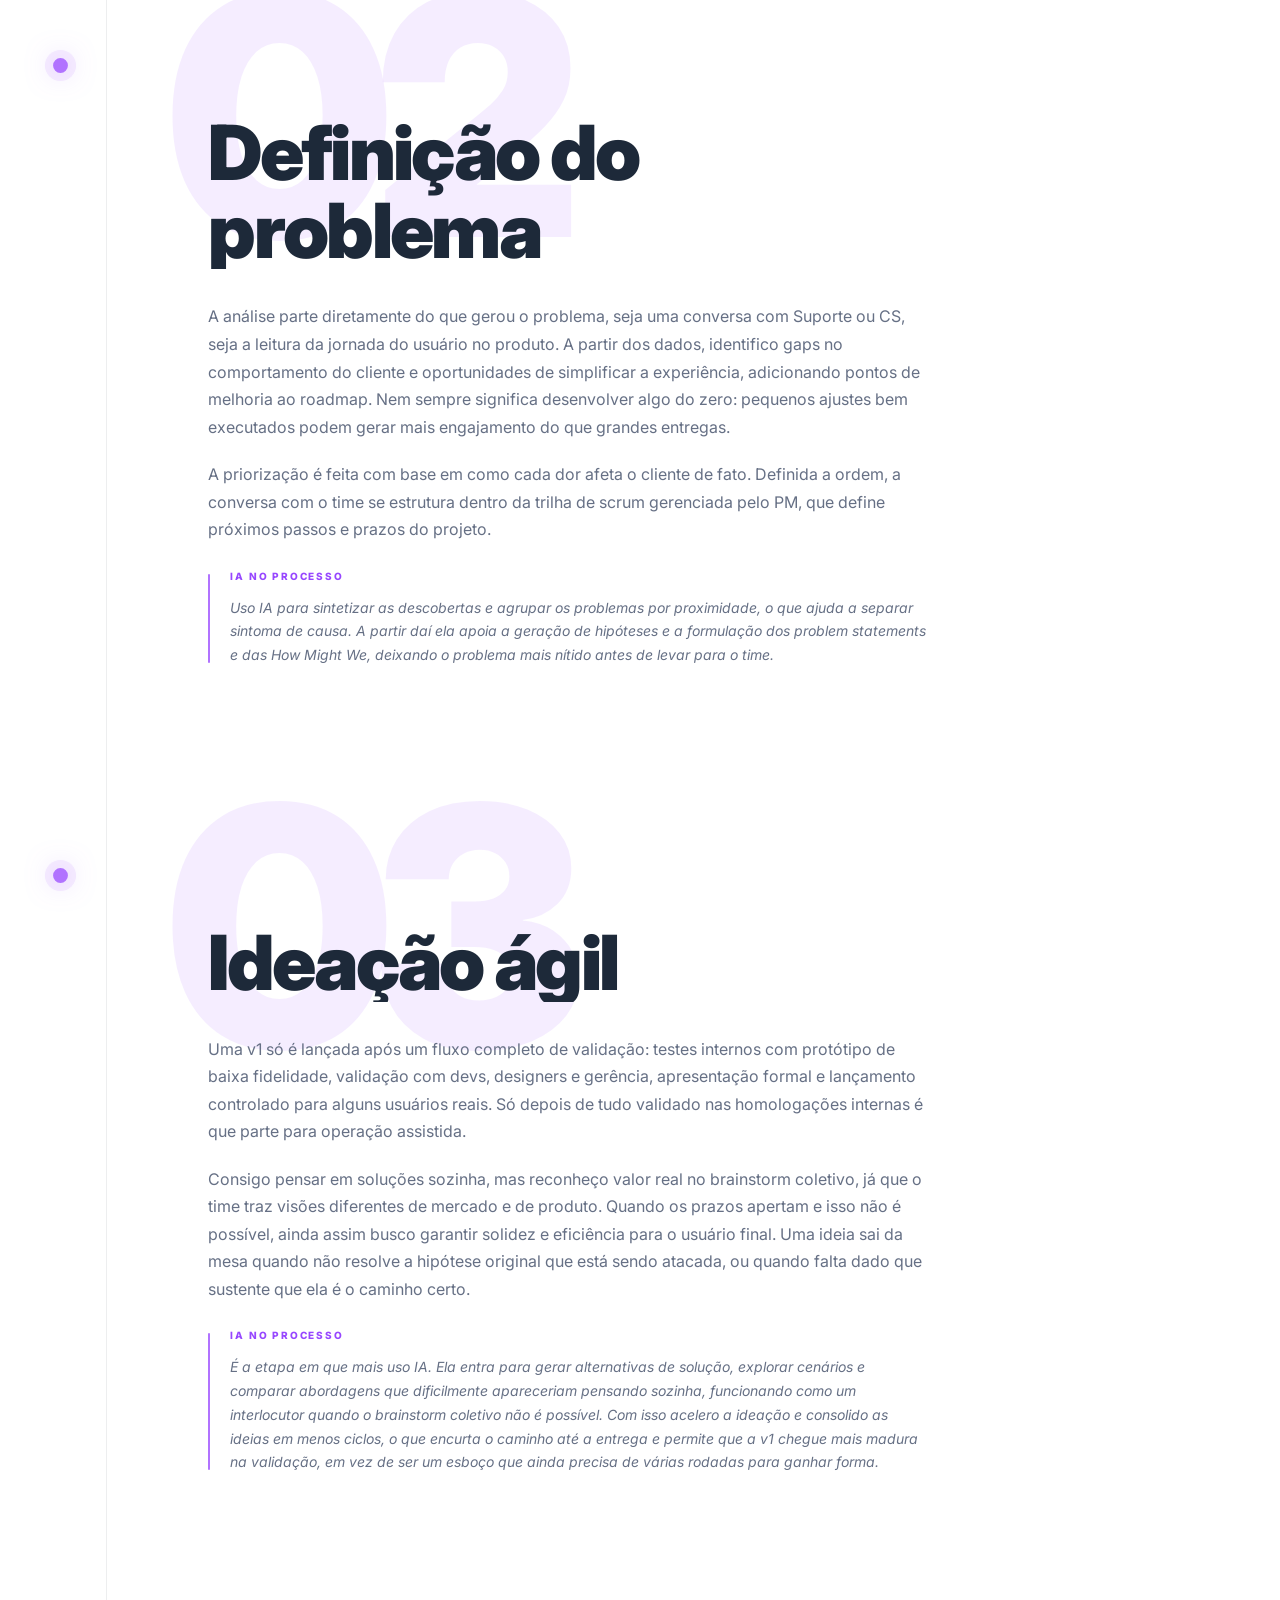
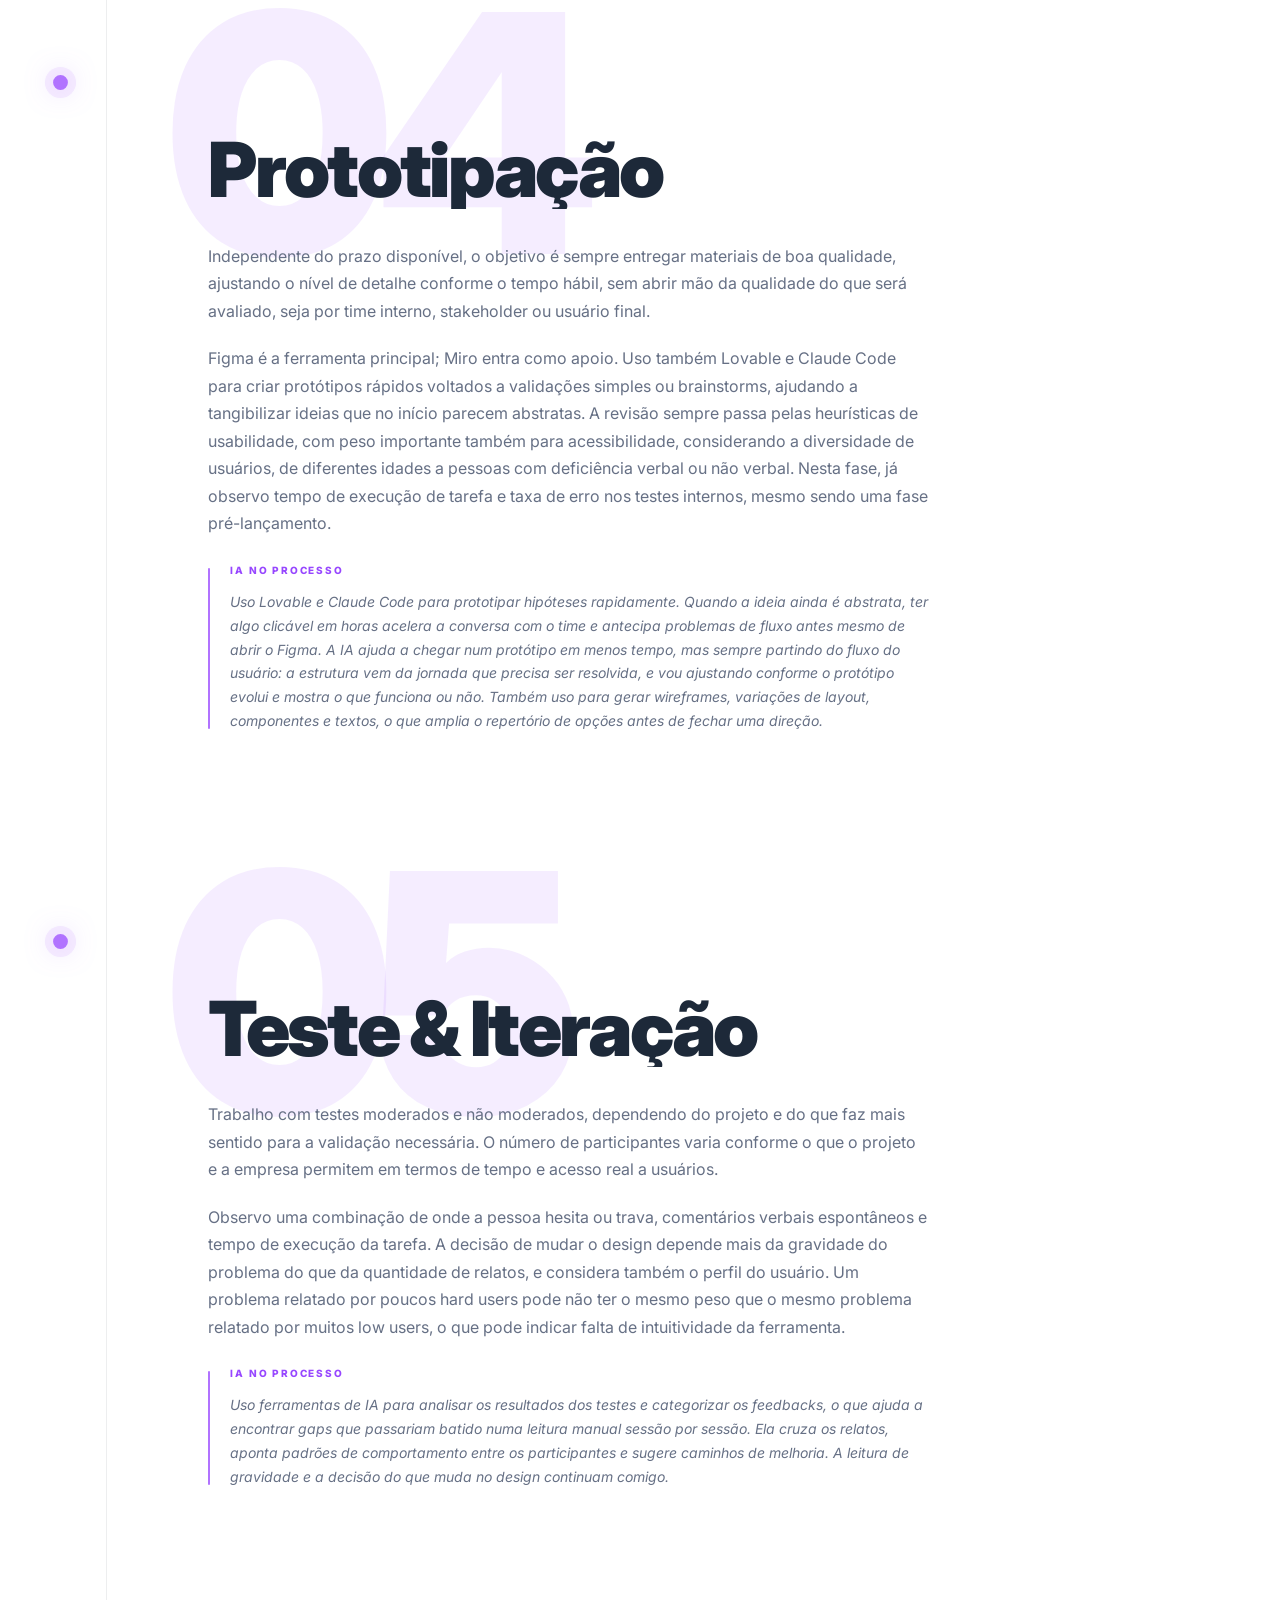
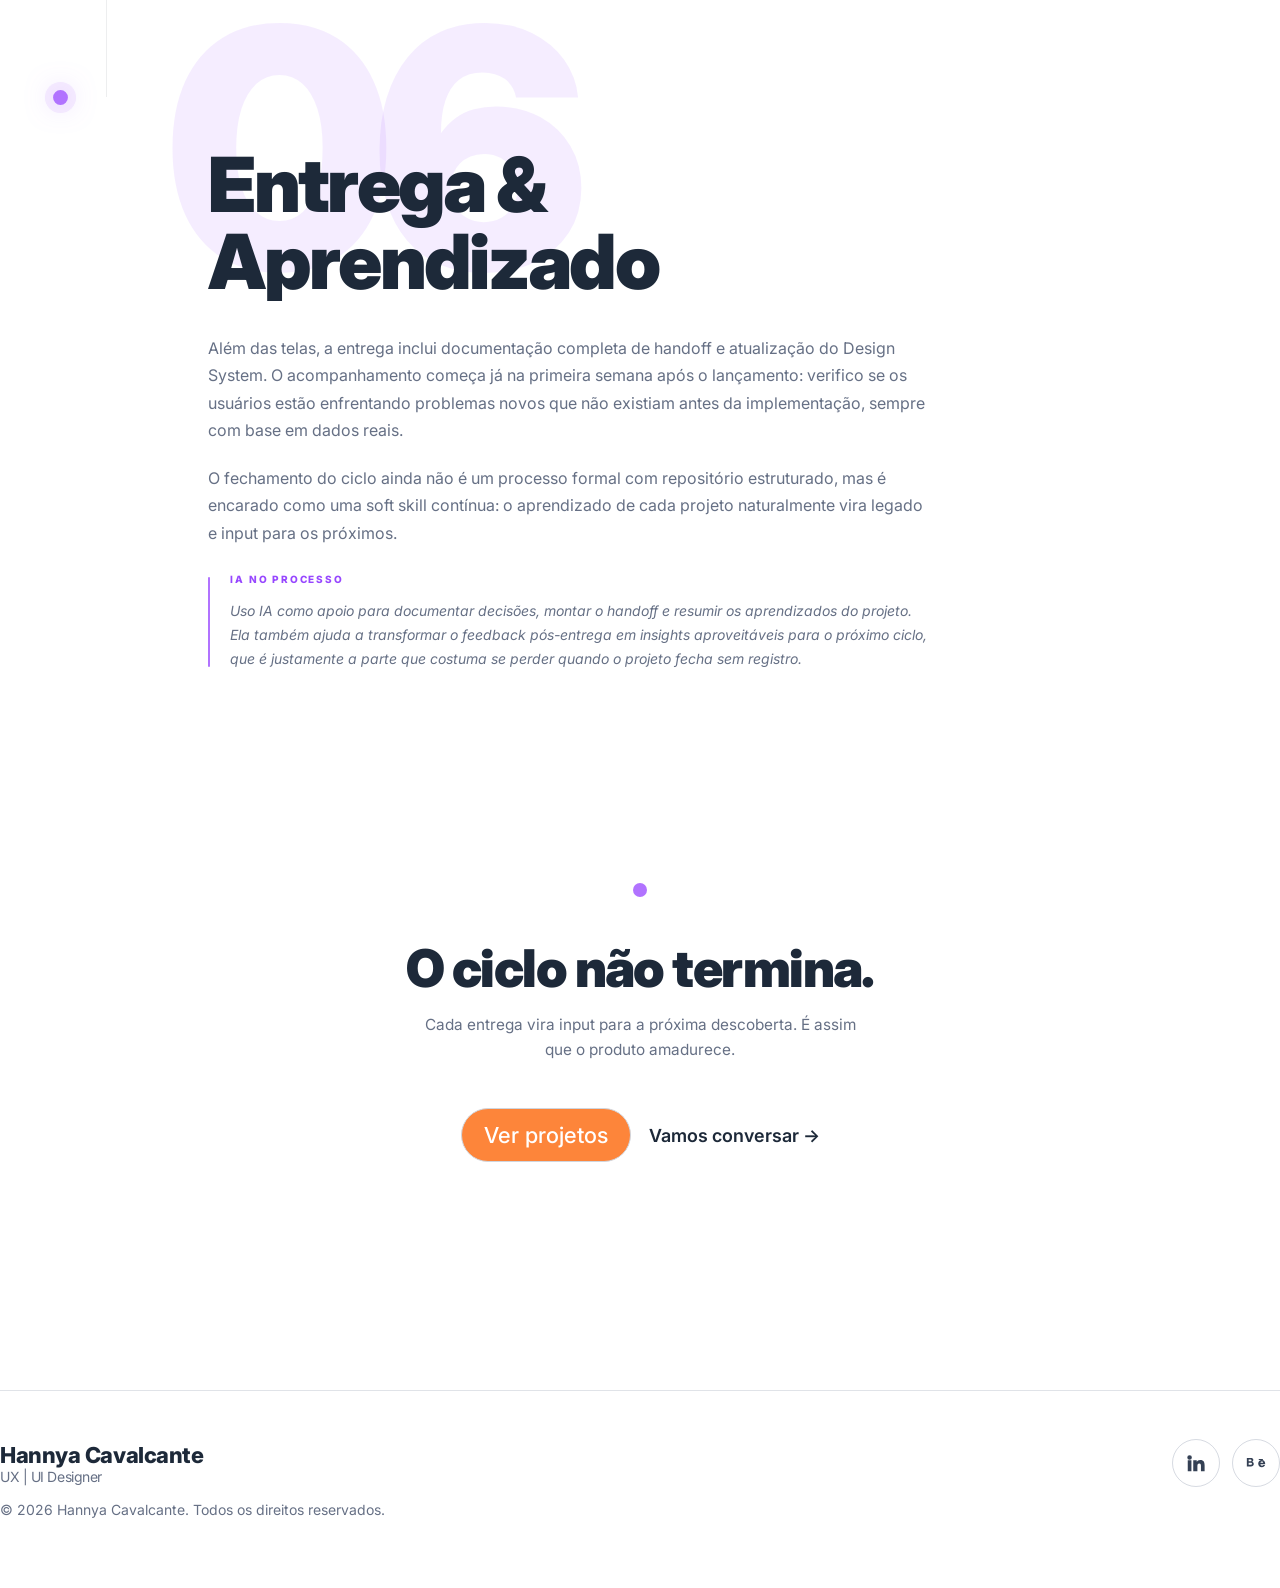
==== commit 48049b27: "content: descreve o uso de IA nas seis etapas do processo Substitui os quatro blocos "nao apliquei I" ====
--- a/processo.html
+++ b/processo.html
@@ -78,7 +78,7 @@
         </p>
         <div class="proc-ai">
           <span class="proc-ai__label" data-i18n="proc.ai-label">IA no processo</span>
-          <p class="proc-ai__text">Não apliquei IA diretamente nesta etapa.</p>
+          <p class="proc-ai__text">Uso IA como apoio na análise do material bruto: entrevistas, tickets de suporte, feedbacks e dados passam por uma primeira leitura assistida para identificar padrões, dores recorrentes e oportunidades que se repetem. O julgamento do que de fato importa continua sendo meu, mas chego nele com o volume já organizado.</p>
         </div>
       </div>
     </section>
@@ -97,7 +97,7 @@
         </p>
         <div class="proc-ai">
           <span class="proc-ai__label" data-i18n="proc.ai-label">IA no processo</span>
-          <p class="proc-ai__text">Não apliquei IA diretamente nesta etapa.</p>
+          <p class="proc-ai__text">Uso IA para sintetizar as descobertas e agrupar os problemas por proximidade, o que ajuda a separar sintoma de causa. A partir daí ela apoia a geração de hipóteses e a formulação dos problem statements e das How Might We, deixando o problema mais nítido antes de levar para o time.</p>
         </div>
       </div>
     </section>
@@ -116,7 +116,7 @@
         </p>
         <div class="proc-ai">
           <span class="proc-ai__label" data-i18n="proc.ai-label">IA no processo</span>
-          <p class="proc-ai__text">Uso IA para acelerar a ideação e consolidar as ideias em menos ciclos. Isso encurta o caminho até a entrega e permite que a v1 chegue mais madura na validação, em vez de ser um esboço que ainda precisa de várias rodadas para ganhar forma.</p>
+          <p class="proc-ai__text">É a etapa em que mais uso IA. Ela entra para gerar alternativas de solução, explorar cenários e comparar abordagens que dificilmente apareceriam pensando sozinha, funcionando como um interlocutor quando o brainstorm coletivo não é possível. Com isso acelero a ideação e consolido as ideias em menos ciclos, o que encurta o caminho até a entrega e permite que a v1 chegue mais madura na validação, em vez de ser um esboço que ainda precisa de várias rodadas para ganhar forma.</p>
         </div>
       </div>
     </section>
@@ -135,7 +135,7 @@
         </p>
         <div class="proc-ai">
           <span class="proc-ai__label" data-i18n="proc.ai-label">IA no processo</span>
-          <p class="proc-ai__text">Uso Lovable e Claude Code para prototipar hipóteses rapidamente. Quando a ideia ainda é abstrata, ter algo clicável em horas acelera a conversa com o time e antecipa problemas de fluxo antes mesmo de abrir o Figma. A IA ajuda a chegar num protótipo em menos tempo, mas sempre partindo do fluxo do usuário: a estrutura vem da jornada que precisa ser resolvida, e vou ajustando conforme o protótipo evolui e mostra o que funciona ou não.</p>
+          <p class="proc-ai__text">Uso Lovable e Claude Code para prototipar hipóteses rapidamente. Quando a ideia ainda é abstrata, ter algo clicável em horas acelera a conversa com o time e antecipa problemas de fluxo antes mesmo de abrir o Figma. A IA ajuda a chegar num protótipo em menos tempo, mas sempre partindo do fluxo do usuário: a estrutura vem da jornada que precisa ser resolvida, e vou ajustando conforme o protótipo evolui e mostra o que funciona ou não. Também uso para gerar wireframes, variações de layout, componentes e textos, o que amplia o repertório de opções antes de fechar uma direção.</p>
         </div>
       </div>
     </section>
@@ -154,7 +154,7 @@
         </p>
         <div class="proc-ai">
           <span class="proc-ai__label" data-i18n="proc.ai-label">IA no processo</span>
-          <p class="proc-ai__text">Não apliquei IA diretamente nesta etapa.</p>
+          <p class="proc-ai__text">Uso ferramentas de IA para analisar os resultados dos testes e categorizar os feedbacks, o que ajuda a encontrar gaps que passariam batido numa leitura manual sessão por sessão. Ela cruza os relatos, aponta padrões de comportamento entre os participantes e sugere caminhos de melhoria. A leitura de gravidade e a decisão do que muda no design continuam comigo.</p>
         </div>
       </div>
     </section>
@@ -173,7 +173,7 @@
         </p>
         <div class="proc-ai">
           <span class="proc-ai__label" data-i18n="proc.ai-label">IA no processo</span>
-          <p class="proc-ai__text">Não apliquei IA diretamente nesta etapa.</p>
+          <p class="proc-ai__text">Uso IA como apoio para documentar decisões, montar o handoff e resumir os aprendizados do projeto. Ela também ajuda a transformar o feedback pós-entrega em insights aproveitáveis para o próximo ciclo, que é justamente a parte que costuma se perder quando o projeto fecha sem registro.</p>
         </div>
       </div>
     </section>
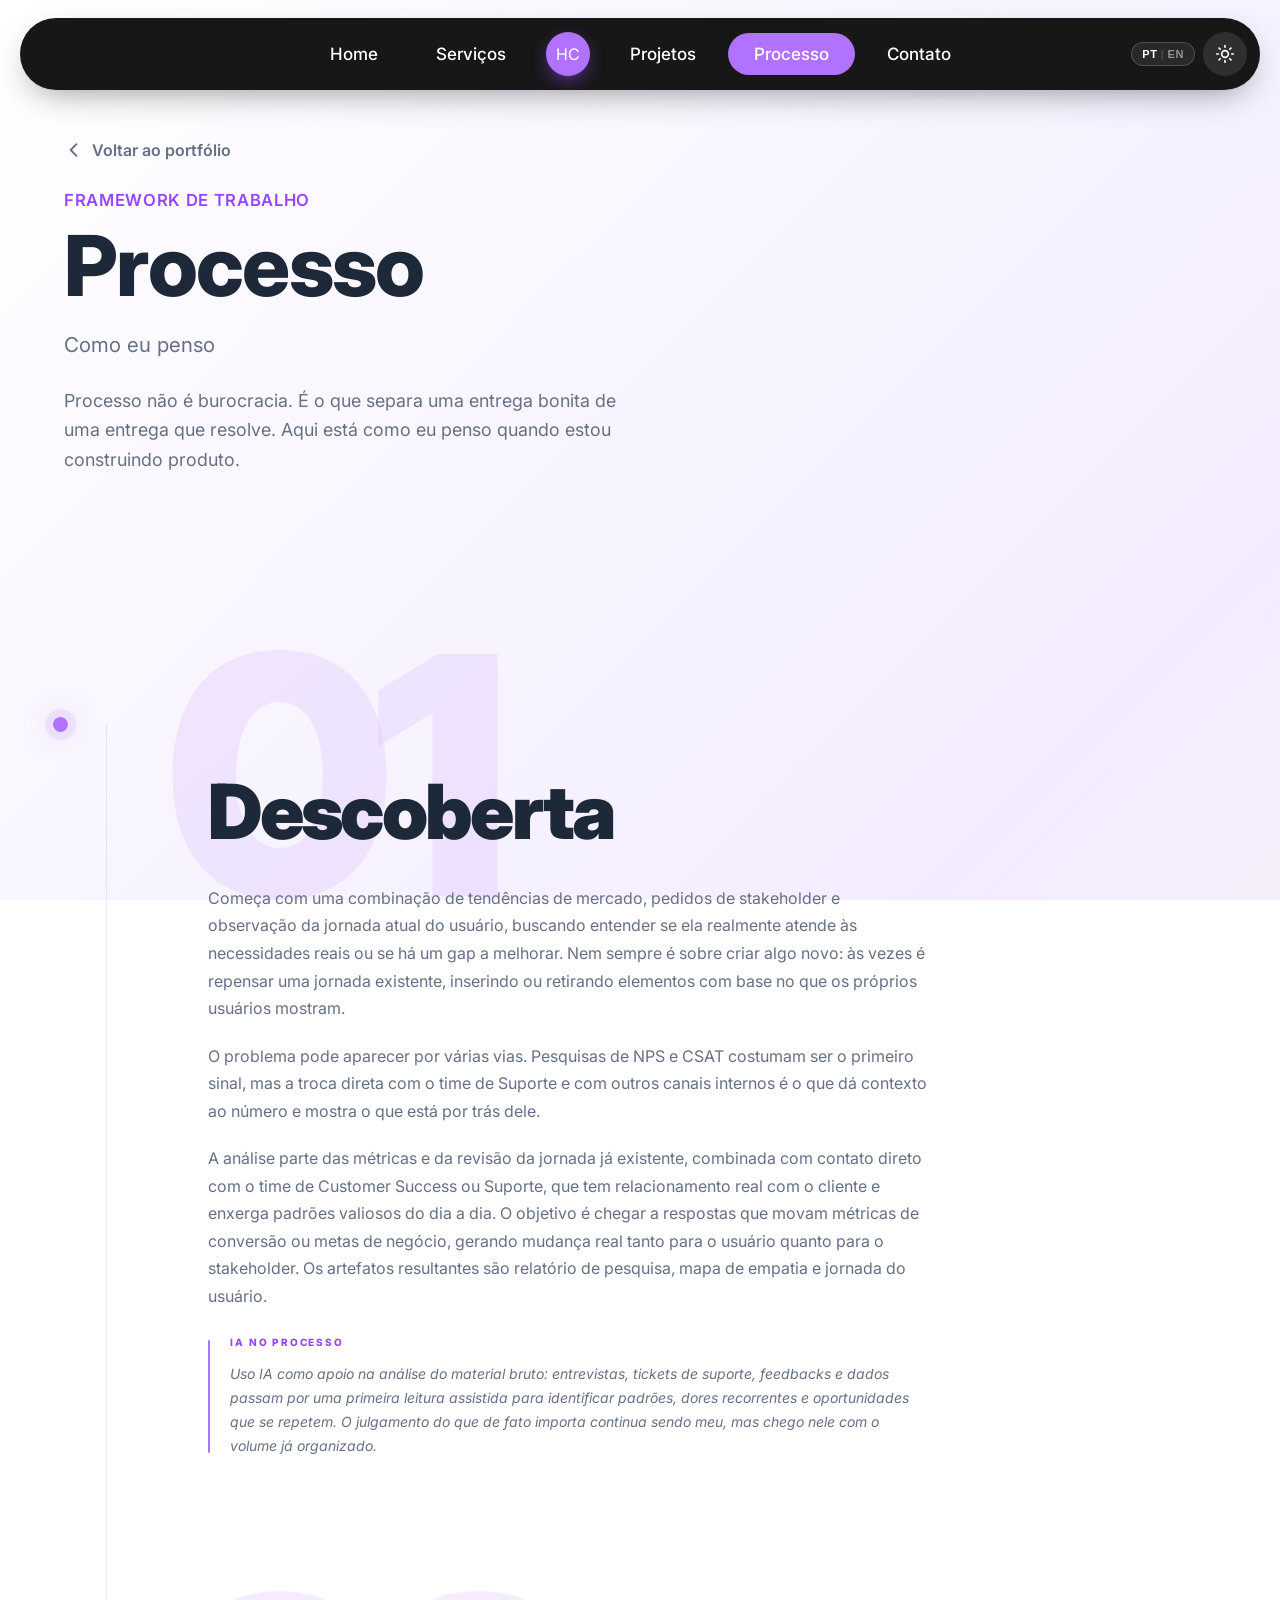
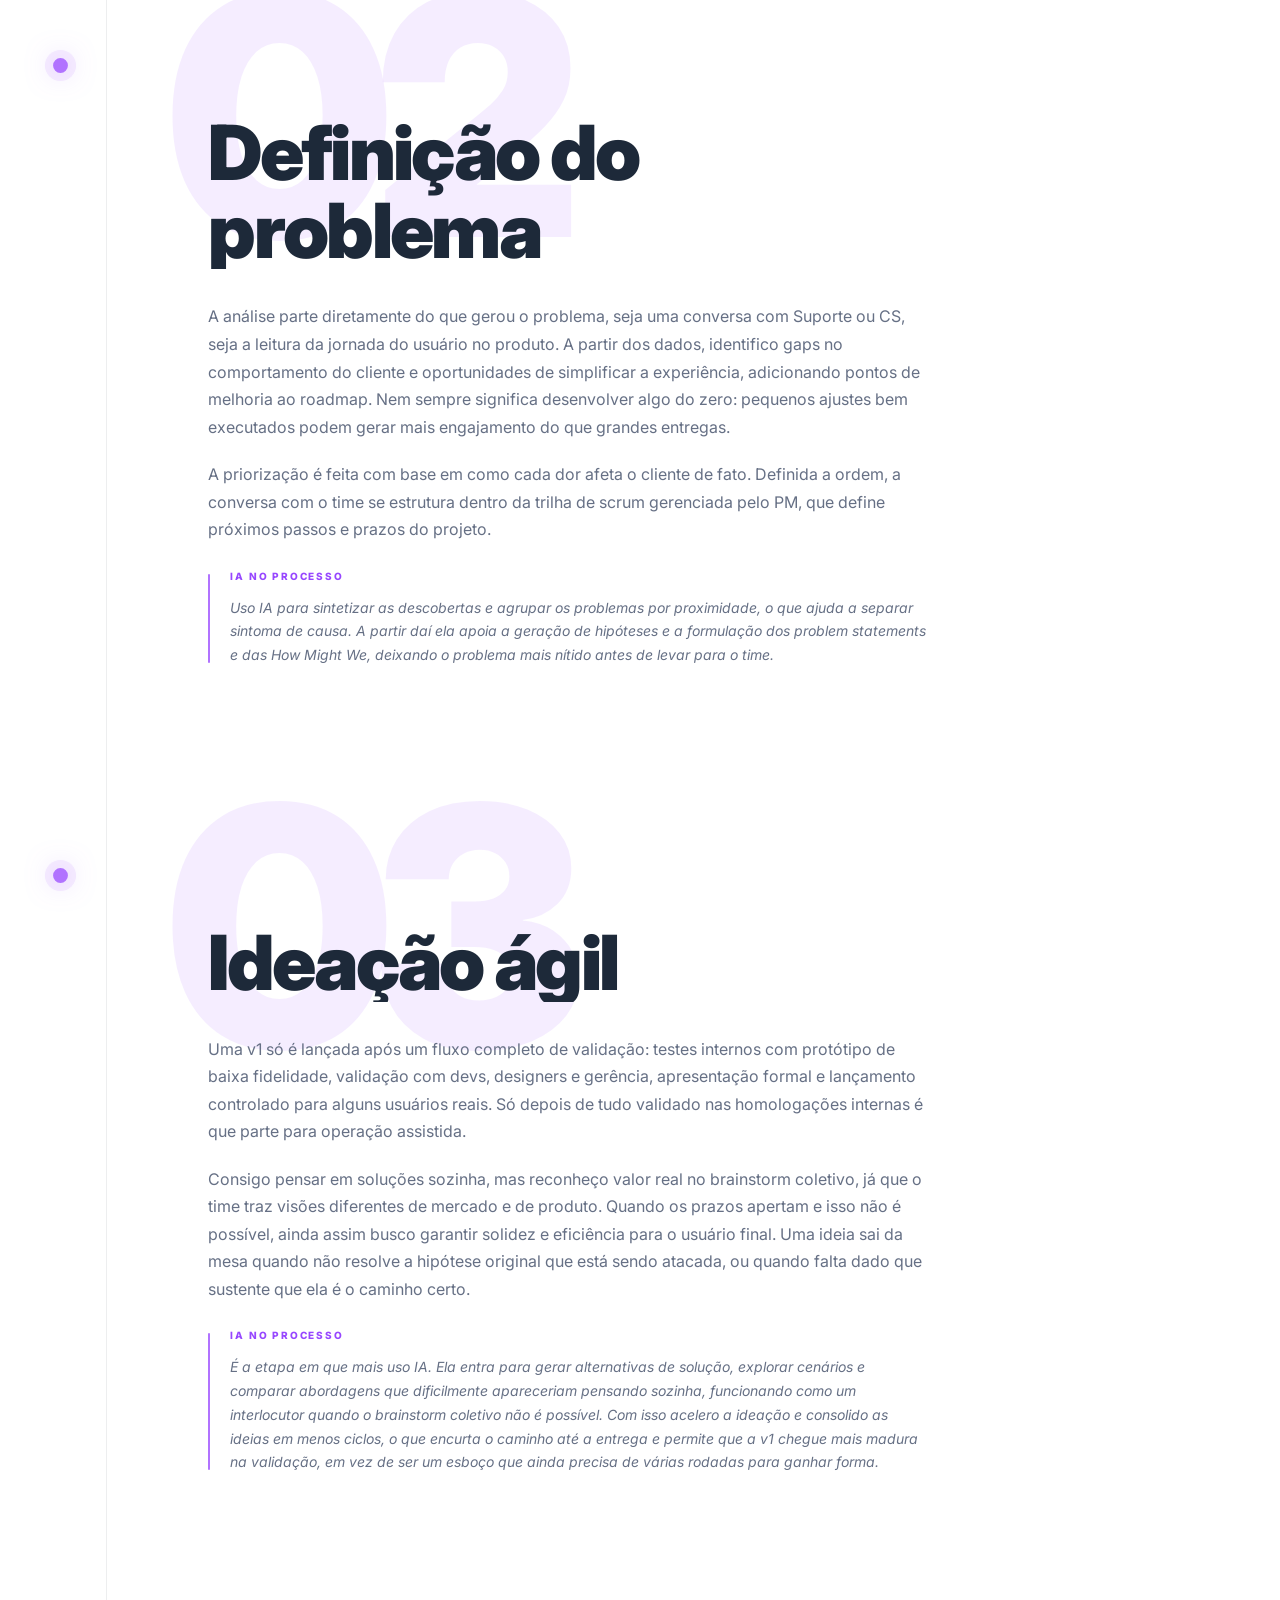
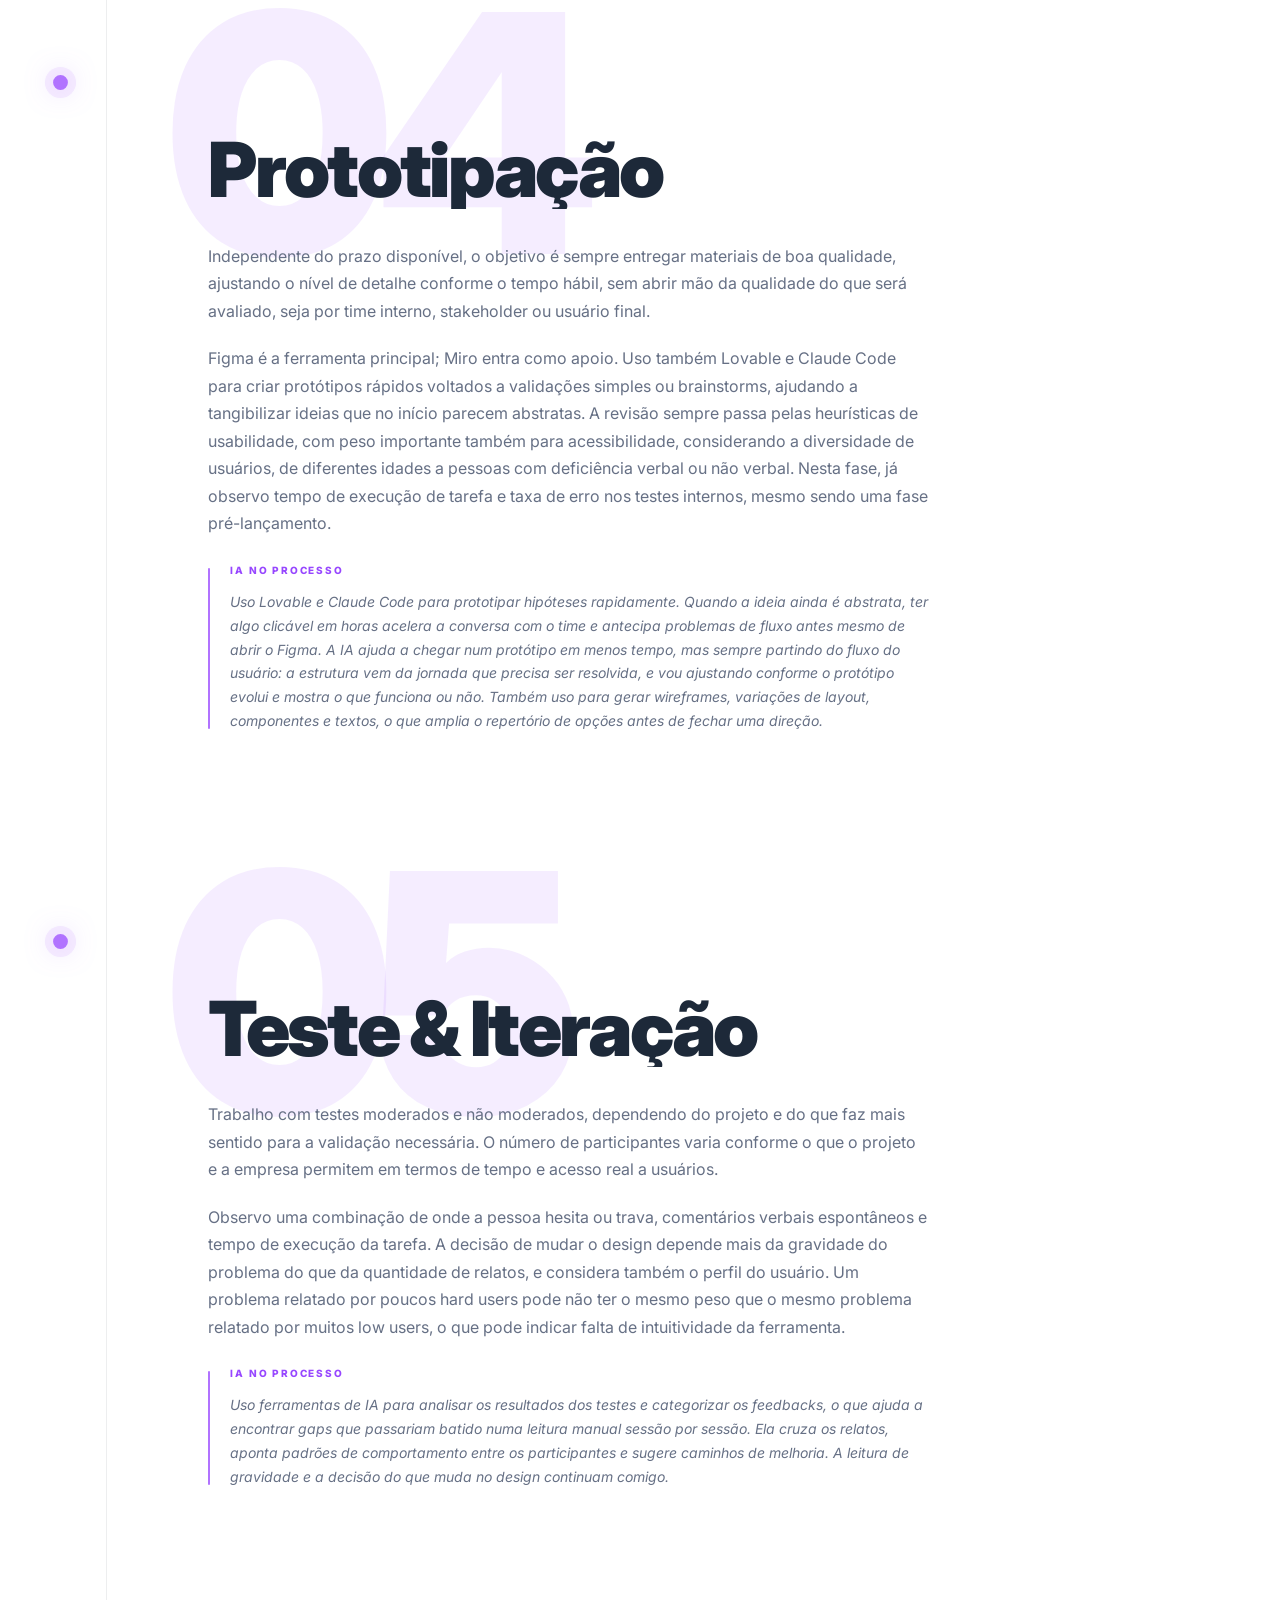
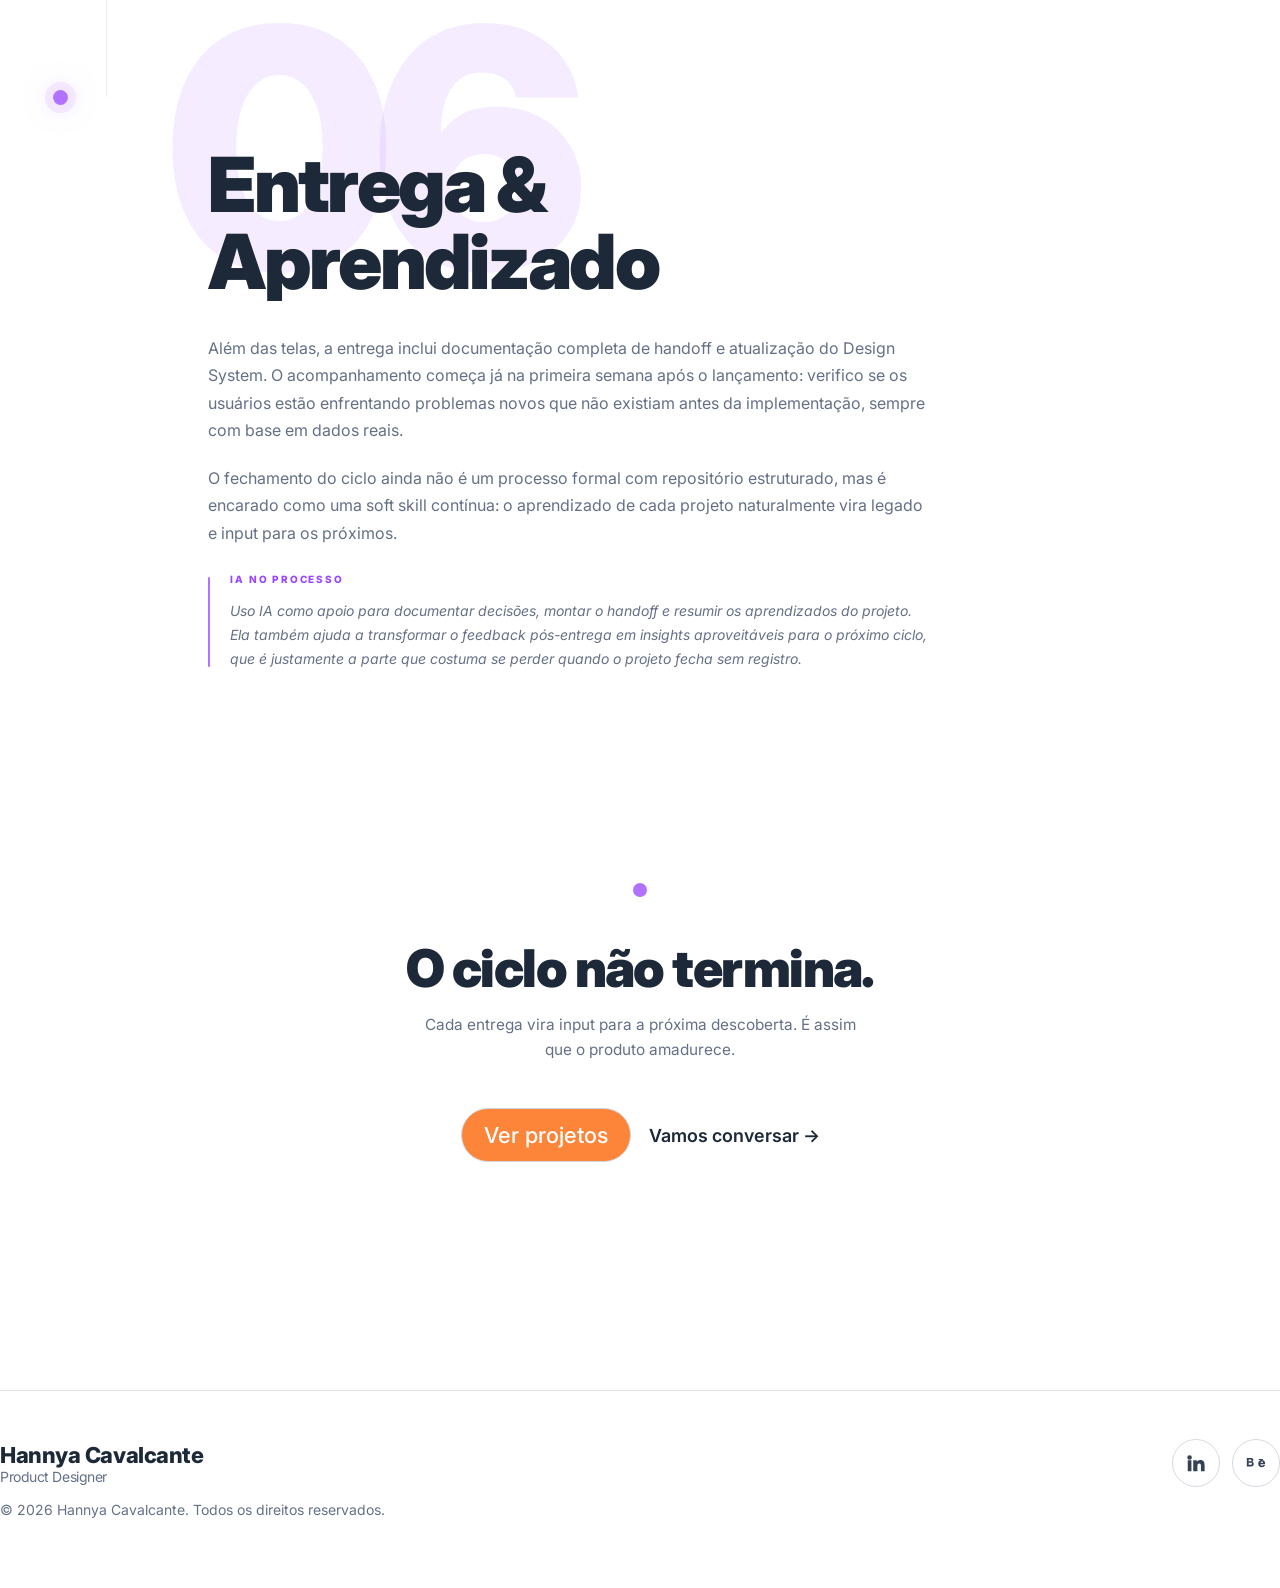
==== commit 8d509e62: "Reposiciona o portfolio como Product Designer e corrige o fallback sem JS Posicionamento (fonte: cur" ====
--- a/processo.html
+++ b/processo.html
@@ -3,6 +3,10 @@
 <head>
 <meta charset="UTF-8" />
 <meta name="viewport" content="width=device-width, initial-scale=1.0" />
+<!-- Marca que o JavaScript esta ativo. As animacoes de entrada so escondem o
+     conteudo sob .js, entao sem JavaScript tudo aparece normalmente. Inline e
+     no <head> para rodar antes da primeira pintura e nao piscar. -->
+<script>document.documentElement.classList.add("js");</script>
 <title>Processo — Hannya Cavalcante</title>
 <meta name="description" content="Como Hannya Cavalcante pensa e trabalha — framework de produto de ponta a ponta." />
 <link rel="preconnect" href="https://fonts.googleapis.com" />
@@ -199,7 +203,7 @@
 <!-- ============ FOOTER ============ -->
 <footer class="footer container">
   <div class="footer__inner">
-    <div class="footer__brand">Hannya Cavalcante<small>UX | UI Designer</small></div>
+    <div class="footer__brand">Hannya Cavalcante<small data-i18n="footer.role">Product Designer</small></div>
     <div class="footer__socials">
       <a class="social" href="https://www.linkedin.com/in/hannyacavalcante/" target="_blank" rel="noopener" aria-label="LinkedIn" data-cursor>
         <svg viewBox="0 0 24 24" fill="currentColor"><path d="M4.98 3.5A2.5 2.5 0 1 1 5 8.5a2.5 2.5 0 0 1 0-5zM3 9h4v12H3V9zm6 0h3.8v1.7h.05c.53-1 1.83-2.05 3.77-2.05 4.03 0 4.78 2.65 4.78 6.1V21h-4v-5.4c0-1.3 0-2.95-1.8-2.95-1.8 0-2.08 1.4-2.08 2.85V21H9V9z"/></svg>
--- a/styles.css
+++ b/styles.css
@@ -82,9 +82,55 @@
   body { animation: none; }
 }
 
-img { display: block; max-width: 100%; }
+/* height:auto é o par obrigatório de width/height no HTML: sem ele, a altura
+   do atributo vira px fixo enquanto a largura escala, e a imagem distorce.
+   Regras mais específicas (ex.: object-fit: cover) continuam sobrescrevendo. */
+img { display: block; max-width: 100%; height: auto; }
 
 a { color: inherit; text-decoration: none; }
+
+/* ---- Foco visível para navegação por teclado ----
+   :focus-visible só aparece no Tab, nunca no clique de mouse, então não
+   interfere no visual. O offset garante contraste sobre fundo claro e escuro. */
+:where(a, button, input, textarea, select, [tabindex]):focus-visible {
+  outline: 3px solid var(--primary-strong);
+  outline-offset: 3px;
+  border-radius: 4px;
+}
+/* Elementos redondos precisam do anel acompanhando a forma */
+.theme-toggle:focus-visible,
+.social:focus-visible,
+.service-card__arrow:focus-visible,
+.btn-pill:focus-visible,
+.btn-send:focus-visible {
+  border-radius: 999px;
+}
+/* Sobre o roxo escuro dos serviços o anel precisa clarear para ter contraste */
+.services .service-card__arrow:focus-visible,
+.nav :focus-visible {
+  outline-color: var(--primary);
+}
+/* O cursor customizado esconde o ponteiro nativo, entao escondê-lo tambem
+   deixaria a tela sem cursor nenhum. Quem controla isso e o JavaScript, que
+   so o oculta ao navegar por teclado (Tab) e o traz de volta no primeiro
+   movimento do mouse, via a classe .fcursor.is-hidden.
+   Nao use :focus-within aqui: ele casa tambem com foco vindo de clique. */
+
+/* Link para pular a navegação (primeiro Tab da página) */
+.skip-link {
+  position: absolute;
+  left: 12px;
+  top: -100px;
+  z-index: 9999;
+  padding: 12px 20px;
+  border-radius: 0 0 12px 12px;
+  background: var(--primary-strong);
+  color: #fff;
+  font-weight: 700;
+  font-size: 15px;
+  transition: top 0.2s var(--ease);
+}
+.skip-link:focus { top: 0; }
 
 .container {
   width: 100%;
@@ -935,6 +981,31 @@
   transition: background 0.25s var(--ease), transform 0.25s var(--ease);
 }
 .btn-send:hover { background: var(--primary-strong); transform: translateY(-2px); }
+
+/* Retorno do formulário: caminho alternativo quando o mailto não abre */
+.contact__status {
+  margin: 16px 0 0;
+  font-family: var(--font-body);
+  font-size: 15px;
+  line-height: 1.6;
+  color: var(--text-600);
+}
+.contact__status strong { color: var(--text-900); font-weight: 700; }
+.contact__copy {
+  margin-left: 6px;
+  padding: 3px 12px;
+  border: 1px solid color-mix(in srgb, var(--primary) 45%, transparent);
+  border-radius: 999px;
+  background: transparent;
+  color: var(--primary-strong);
+  font-family: inherit;
+  font-size: 13px;
+  font-weight: 700;
+  cursor: pointer;
+  transition: background 0.2s var(--ease), color 0.2s var(--ease);
+}
+.contact__copy:hover { background: var(--primary); color: #fff; border-color: var(--primary); }
+
 .contact__badge {
   display: inline-flex;
   align-items: center;
@@ -1024,19 +1095,23 @@
 /* ============================================================
    ENTRANCE ANIMATIONS
    ============================================================ */
-.reveal { opacity: 0; transform: translateY(34px); transition: opacity 0.8s var(--ease), transform 0.8s var(--ease); }
-.reveal.in-view { opacity: 1; transform: none; }
-.reveal[data-delay="1"] { transition-delay: 0.08s; }
-.reveal[data-delay="2"] { transition-delay: 0.16s; }
-.reveal[data-delay="3"] { transition-delay: 0.24s; }
+/* As animacoes de entrada escondem o elemento ate o JavaScript marcar
+   .in-view. Por isso o estado escondido so vale sob .js, classe que um script
+   no <head> adiciona. Sem JavaScript a classe nunca aparece, nenhuma destas
+   regras se aplica e o conteudo e exibido normalmente. */
+.js .reveal { opacity: 0; transform: translateY(34px); transition: opacity 0.8s var(--ease), transform 0.8s var(--ease); }
+.js .reveal.in-view { opacity: 1; transform: none; }
+.js .reveal[data-delay="1"] { transition-delay: 0.08s; }
+.js .reveal[data-delay="2"] { transition-delay: 0.16s; }
+.js .reveal[data-delay="3"] { transition-delay: 0.24s; }
 
 /* Reveal direcionais & variações */
-.reveal--left { transform: translateX(-46px); }
-.reveal--right { transform: translateX(46px); }
-.reveal--zoom { transform: scale(0.9); }
-.reveal--blur { filter: blur(12px); transition: opacity 0.9s var(--ease), transform 0.9s var(--ease), filter 0.9s var(--ease); }
-.reveal--left.in-view, .reveal--right.in-view, .reveal--zoom.in-view { transform: none; }
-.reveal--blur.in-view { filter: blur(0); }
+.js .reveal--left { transform: translateX(-46px); }
+.js .reveal--right { transform: translateX(46px); }
+.js .reveal--zoom { transform: scale(0.9); }
+.js .reveal--blur { filter: blur(12px); transition: opacity 0.9s var(--ease), transform 0.9s var(--ease), filter 0.9s var(--ease); }
+.js .reveal--left.in-view, .js .reveal--right.in-view, .js .reveal--zoom.in-view { transform: none; }
+.js .reveal--blur.in-view { filter: blur(0); }
 
 /* Barra de progresso de scroll */
 .scroll-progress {
@@ -1117,7 +1192,8 @@
 }
 
 @media (prefers-reduced-motion: reduce) {
-  .reveal { opacity: 1; transform: none; transition: none; }
+  /* mesma especificidade do estado escondido acima, senao esta regra perde */
+  .js .reveal { opacity: 1; transform: none; transition: none; }
 }
 
 /* ============================================================
@@ -1398,6 +1474,9 @@
   .pd-results { grid-template-columns: repeat(3, 1fr); }
 }
 
+/* Os estados escondidos abaixo dependem de .is-lit, adicionada pelo
+   JavaScript. Por isso vivem sob .js: sem JavaScript nada disso se aplica e a
+   pagina aparece inteira, estatica. */
 /* ============================================================
    PROCESSO — Editorial Journey
    ============================================================ */
@@ -1443,7 +1522,7 @@
 }
 
 /* Número fantasma gigante */
-.proc-chapter__ghost {
+.js .proc-chapter__ghost {
   position: absolute;
   left: clamp(16px, 5vw, 60px);
   top: clamp(30px, 6vh, 70px);
@@ -1507,7 +1586,7 @@
   margin-bottom: clamp(22px, 3vw, 34px);
   overflow: hidden;
 }
-.proc-chapter__title span {
+.js .proc-chapter__title span {
   display: block;
   transform: translateY(105%);
   transition: transform 0.95s 0.12s cubic-bezier(0.16, 1, 0.3, 1);
@@ -1515,7 +1594,7 @@
 .proc-chapter.is-lit .proc-chapter__title span { transform: none; }
 
 /* Parágrafos com stagger */
-.proc-chapter__text {
+.js .proc-chapter__text {
   font-size: clamp(15px, 1.25vw, 18px);
   line-height: 1.72;
   color: var(--text-600);
@@ -1530,7 +1609,7 @@
 .proc-chapter.is-lit .proc-chapter__text:nth-of-type(2) { transition-delay: 0.38s; }
 
 /* Nota de IA — inline, sem caixa */
-.proc-ai {
+.js .proc-ai {
   position: relative;
   padding-left: 22px;
   margin-top: 26px;
@@ -1540,7 +1619,7 @@
               transform 0.8s 0.48s cubic-bezier(0.16,1,0.3,1);
 }
 .proc-chapter.is-lit .proc-ai { opacity: 1; transform: none; }
-.proc-ai::before {
+.js .proc-ai::before {
   content: '';
   position: absolute;
   left: 0; top: 4px; bottom: 4px;
@@ -1569,7 +1648,7 @@
 }
 
 /* ---- Final ---- */
-.proc-end {
+.js .proc-end {
   position: relative;
   text-align: center;
   padding: clamp(90px, 14vh, 170px) 20px 0;
